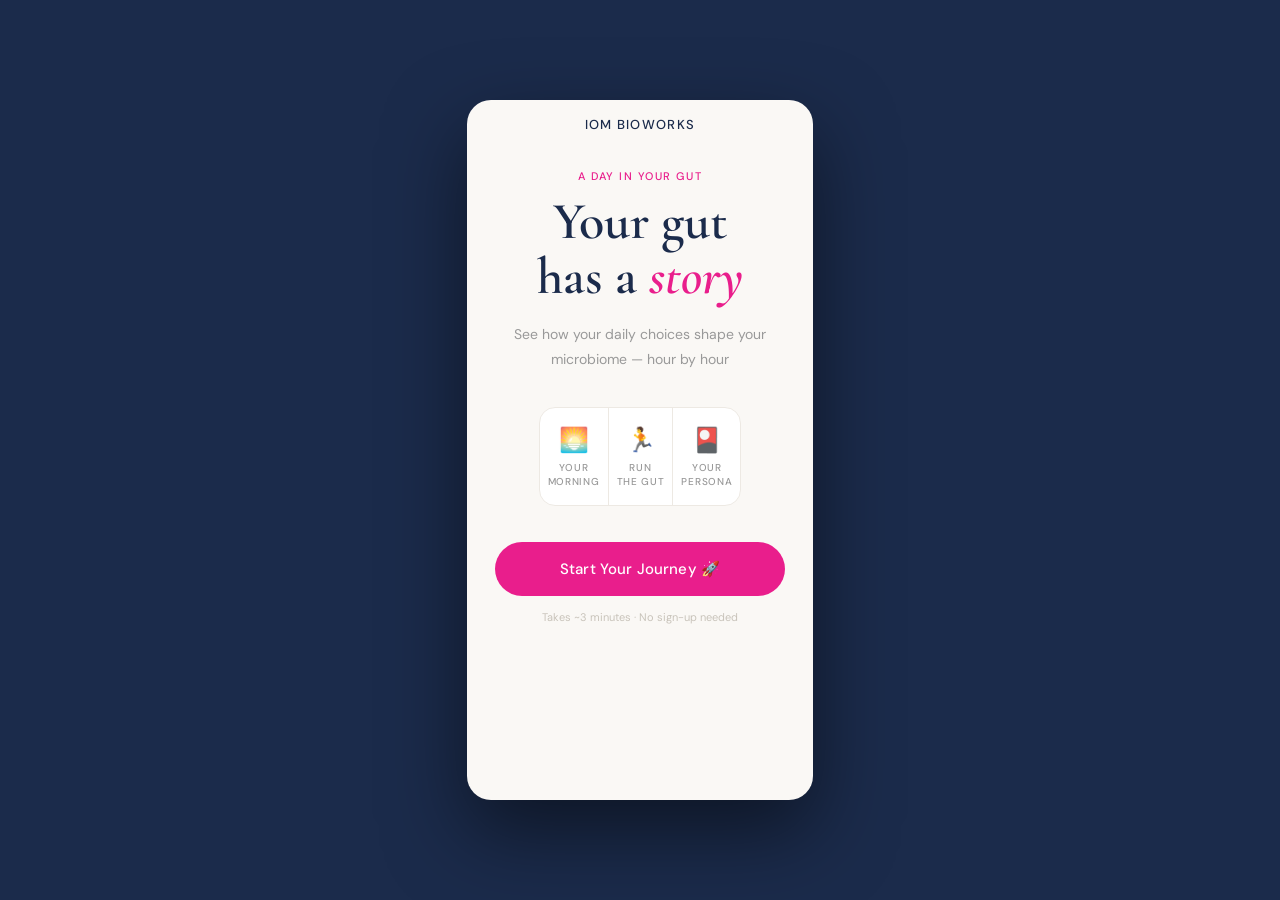
==== index.html @ d0a03de6 "Add files via upload" ====
<!DOCTYPE html>
<html lang="en">
<head>
<meta charset="UTF-8">
<meta name="viewport" content="width=device-width, initial-scale=1.0, maximum-scale=1.0, user-scalable=no">
<meta name="theme-color" content="#FAF8F5">
<title>A Day in Your Gut — iom Bioworks</title>
<link rel="preconnect" href="https://fonts.googleapis.com">
<link href="https://fonts.googleapis.com/css2?family=Cormorant+Garamond:ital,wght@0,400;0,600;1,400;1,600&family=DM+Sans:wght@300;400;500&display=swap" rel="stylesheet">
<link rel="stylesheet" href="css/style.css">
</head>
<body>
<div id="gut-app">

  <!-- SCREEN 1: LANDING -->
  <div id="screen-landing" class="screen active">
    <div class="particle-bg" id="particles"></div>
    <div style="padding:16px 20px;display:flex;justify-content:center;position:relative;z-index:2;flex-shrink:0;">
      <a href="https://iombio.com" target="_blank" class="header-logo">
        <img src="https://iombio.com/wp-content/uploads/2025/11/IOM_BLACK.png" alt="iom Bioworks" style="height:28px;width:auto;" onerror="this.style.display='none';this.nextElementSibling.style.display='block';">
        <span class="logo-fallback" style="display:none;">iom Bioworks</span>
      </a>
    </div>
    <div style="flex:1;display:flex;flex-direction:column;align-items:center;justify-content:center;padding:20px 28px 40px;text-align:center;position:relative;z-index:2;">
      <div style="font-size:11px;font-weight:500;letter-spacing:0.14em;text-transform:uppercase;color:var(--pink);margin-bottom:12px;">A Day in Your Gut</div>
      <h1 class="serif" style="font-size:52px;color:var(--navy);line-height:1.05;margin-bottom:18px;font-weight:600;">Your gut<br>has a <em style="color:var(--pink);">story</em></h1>
      <p style="font-size:14px;color:var(--muted);line-height:1.75;margin-bottom:36px;max-width:290px;">See how your daily choices shape your microbiome — hour by hour</p>
      <div class="landing-icons">
        <div class="landing-icon-item"><span class="landing-icon-emoji">🌅</span><div class="landing-icon-label">Your<br>Morning</div></div>
        <div class="landing-icon-item"><span class="landing-icon-emoji">🏃</span><div class="landing-icon-label">Run<br>The Gut</div></div>
        <div class="landing-icon-item"><span class="landing-icon-emoji">🎴</span><div class="landing-icon-label">Your<br>Persona</div></div>
      </div>
      <button class="btn-primary" id="start-btn" style="max-width:320px;">Start Your Journey 🚀</button>
      <p style="font-size:11px;color:#C8C3BA;margin-top:14px;">Takes ~3 minutes · No sign-up needed</p>
    </div>
  </div>

  <!-- SCREEN 2: PERSONALISE -->
  <div id="screen-personalise" class="screen">
    <div class="header">
      <button class="back-btn" id="back-to-landing">← Back</button>
      <div class="logo-text">iom Bioworks</div>
      <div style="width:48px;"></div>
    </div>
    <div style="padding:28px 22px 36px;flex:1;">
      <div class="time-stamp" style="margin-bottom:10px;">Let's trace your gut day</div>
      <h2 class="serif" style="font-size:34px;color:var(--navy);line-height:1.15;margin-bottom:8px;font-weight:600;">What should<br>we call you?</h2>
      <p style="font-size:13px;color:var(--muted);margin-bottom:28px;line-height:1.6;">Your journey adapts to your choices</p>
      <input class="name-input" type="text" id="name-input" placeholder="Your name" maxlength="20" autocomplete="off" autocorrect="off" />
      <p style="font-size:13px;font-weight:500;color:var(--navy);margin:28px 0 14px;">Choose your gut explorer</p>
      <div style="display:flex;gap:14px;margin-bottom:36px;">
        <div class="avatar-card" id="av-male"><span class="avatar-emoji">🚶</span><div class="avatar-label">Explorer</div></div>
        <div class="avatar-card" id="av-female"><span class="avatar-emoji">🚶‍♀️</span><div class="avatar-label">Explorer</div></div>
      </div>
      <button class="btn-primary" id="btn-go" disabled>Let's Go 🚀</button>
    </div>
  </div>

  <!-- SCREEN 3: HEALTH GOAL -->
  <div id="screen-goal" class="screen">
    <div class="header">
      <button class="back-btn" id="back-to-personalise">← Back</button>
      <div class="pill">Gut Goal</div>
      <button class="mute-btn" id="mute-btn">🔊</button>
    </div>
    <div style="padding:24px 22px 36px;flex:1;">
      <div class="time-stamp">Your gut goal</div>
      <h2 class="serif" style="font-size:32px;color:var(--navy);line-height:1.2;margin-bottom:8px;font-weight:600;"><span id="goal-name">Hey</span>, what does<br>your gut <em style="color:var(--pink);">want most?</em></h2>
      <p style="font-size:13px;color:var(--muted);margin-bottom:22px;line-height:1.6;">Choose one — your journey adapts to it</p>
      <div style="display:flex;flex-direction:column;gap:11px;margin-bottom:28px;">
        <div class="option-card" data-goal="mood"><span class="option-emoji">🧠</span><div style="flex:1;padding-right:28px;"><div class="option-title">Better Mood</div><div class="option-sub">Your gut makes 90% of your serotonin. Let's fix the source.</div></div><div class="option-check">✓</div></div>
        <div class="option-card" data-goal="immunity"><span class="option-emoji">🛡️</span><div style="flex:1;padding-right:28px;"><div class="option-title">Stronger Immunity</div><div class="option-sub">70% of your immune system lives in your gut. Feed it right.</div></div><div class="option-check">✓</div></div>
        <div class="option-card" data-goal="energy"><span class="option-emoji">⚡</span><div style="flex:1;padding-right:28px;"><div class="option-title">More Energy</div><div class="option-sub">Your gut bacteria fuel every cell. Let's power you up.</div></div><div class="option-check">✓</div></div>
      </div>
      <button class="btn-primary" id="btn-goal-next" disabled>Next →</button>
    </div>
  </div>

  <div id="footer-landing"></div>
</div>

<script src="js/state.js"></script>
<script src="js/constants.js"></script>
<script src="js/components.js"></script>
<script>
  GS.clear();

  /* Render shared components */
  const hP = document.getElementById('header-personalise');
  if (hP) { hP.innerHTML = renderHeader({ showBack:true, backHref:'#', backLabel:'Back' }); }
  const hG = document.getElementById('header-goal');
  if (hG) { hG.innerHTML = renderHeader({ pill:'Gut Goal', showMute:true }); }
  const fL = document.getElementById('footer-landing');
  if (fL) { fL.innerHTML = renderFooter(); }
  /* Re-bind back buttons after innerHTML render */
  const backToLanding = document.querySelector('#header-personalise .back-btn');
  if (backToLanding) backToLanding.addEventListener('click', (e) => { e.preventDefault(); goTo('landing'); });
  const backToPersonalise = document.querySelector('#header-goal .back-btn');
  if (backToPersonalise) backToPersonalise.addEventListener('click', (e) => { e.preventDefault(); goTo('personalise'); });

  /* Read URL parameters on game start and save to state */
  (function readUrlParams() {
    const params = new URLSearchParams(window.location.search);
    const wa  = params.get('wa')  || '';
    const utm = params.get('utm_source') || 'direct';
    if (wa || utm !== 'direct') {
      GS.save({ whatsapp_number: wa, channel: utm });
    }
  })();

  function goTo(id) {
    document.querySelectorAll('.screen').forEach(s => {
      if (s.classList.contains('active')) { s.classList.remove('active'); s.classList.add('exit'); setTimeout(() => s.classList.remove('exit'), 400); }
    });
    setTimeout(() => document.getElementById('screen-' + id).classList.add('active'), 60);
  }

  document.getElementById('start-btn').addEventListener('click', () => goTo('personalise'));
  document.getElementById('back-to-landing').addEventListener('click', () => goTo('landing'));
  document.getElementById('back-to-personalise').addEventListener('click', () => goTo('personalise'));

  let avatar = null;
  document.getElementById('av-male').addEventListener('click', () => { avatar = 'male'; document.getElementById('av-male').classList.add('selected'); document.getElementById('av-female').classList.remove('selected'); check(); });
  document.getElementById('av-female').addEventListener('click', () => { avatar = 'female'; document.getElementById('av-female').classList.add('selected'); document.getElementById('av-male').classList.remove('selected'); check(); });

  document.getElementById('name-input').addEventListener('input', check);

  function check() {
    const name = document.getElementById('name-input').value.trim();
    document.getElementById('btn-go').disabled = !(name.length > 0 && avatar);
  }

  document.getElementById('btn-go').addEventListener('click', () => {
    const name = document.getElementById('name-input').value.trim();
    GS.save({ name, avatar });
    document.getElementById('goal-name').textContent = name;
    goTo('goal');
  });

  let goal = null;
  document.querySelectorAll('[data-goal]').forEach(card => {
    card.addEventListener('click', () => {
      document.querySelectorAll('[data-goal]').forEach(c => c.classList.remove('selected'));
      card.classList.add('selected');
      goal = card.dataset.goal;
      document.getElementById('btn-goal-next').disabled = false;
    });
  });

  document.getElementById('btn-goal-next').addEventListener('click', () => {
    GS.save({ goal });
    window.location.href = 'game.html';
  });

  let muted = false;
  document.getElementById('mute-btn').addEventListener('click', () => { muted = !muted; document.getElementById('mute-btn').textContent = muted ? '🔇' : '🔊'; });

  const pBg = document.getElementById('particles');
  const pColors = ['#E91E8C','#4CAF50','#1B2B4B'];
  for (let i = 0; i < 22; i++) {
    const d = document.createElement('div'); d.className = 'particle';
    const size = 6 + Math.random() * 32;
    d.style.cssText = `width:${size}px;height:${size}px;background:${pColors[Math.floor(Math.random()*3)]};left:${Math.random()*100}%;top:${Math.random()*100}%;animation-duration:${8+Math.random()*12}s;animation-delay:${-Math.random()*12}s;`;
    pBg.appendChild(d);
  }
</script>
</body>
</html>
---- css/style.css ----
@import url('https://fonts.googleapis.com/css2?family=Cormorant+Garamond:ital,wght@0,400;0,600;1,400;1,600&family=DM+Sans:wght@300;400;500&display=swap');
*,*::before,*::after{box-sizing:border-box;margin:0;padding:0;}
:root{--navy:#1B2B4B;--pink:#E91E8C;--green:#4CAF50;--green-light:#81C784;--cream:#FAF8F5;--border:#EDE9E3;--muted:#999;--runner-bg:#0d1f3c;}
html,body{height:100%;background:var(--navy);display:flex;align-items:center;justify-content:center;overscroll-behavior:none;-webkit-font-smoothing:antialiased;}
#gut-app{font-family:'DM Sans',sans-serif;background:var(--cream);width:100%;max-width:430px;min-height:100vh;position:relative;overflow:hidden;display:flex;flex-direction:column;}
@media(min-width:500px){#gut-app{min-height:700px;max-height:860px;border-radius:24px;box-shadow:0 32px 80px rgba(0,0,0,0.5);}html,body{padding:24px;}}
.screen{position:absolute;inset:0;display:flex;flex-direction:column;opacity:0;pointer-events:none;transition:opacity 0.32s ease,transform 0.32s ease;transform:translateX(40px);overflow-y:auto;-webkit-overflow-scrolling:touch;}
.screen.active{opacity:1;pointer-events:all;transform:translateX(0);position:relative;z-index:1;}
.screen.exit{position:absolute;opacity:0;transform:translateX(-40px);pointer-events:none;z-index:0;}
.header{display:flex;align-items:center;justify-content:space-between;padding:14px 20px;border-bottom:1px solid rgba(27,43,75,0.08);background:var(--cream);position:sticky;top:0;z-index:10;min-height:54px;flex-shrink:0;}
.logo-text{font-size:11px;font-weight:500;letter-spacing:0.14em;color:var(--navy);text-transform:uppercase;}
.pill{background:var(--navy);color:white;font-size:11px;font-weight:500;padding:5px 14px;border-radius:20px;letter-spacing:0.04em;white-space:nowrap;}
.mute-btn{background:none;border:none;cursor:pointer;font-size:18px;padding:4px 8px;opacity:0.5;transition:opacity 0.2s;line-height:1;}
.mute-btn:hover{opacity:1;}
.back-btn{background:none;border:none;cursor:pointer;font-size:13px;color:var(--navy);font-family:'DM Sans',sans-serif;display:flex;align-items:center;gap:4px;opacity:0.55;transition:opacity 0.2s;padding:4px 0;text-decoration:none;}
.back-btn:hover{opacity:1;}
.btn-primary{background:var(--pink);color:white;border:none;border-radius:50px;padding:17px 24px;font-family:'DM Sans',sans-serif;font-size:15px;font-weight:500;cursor:pointer;transition:transform 0.15s,opacity 0.15s;width:100%;letter-spacing:0.01em;-webkit-tap-highlight-color:transparent;position:relative;z-index:2;}
.btn-primary:hover{opacity:0.9;}
.btn-primary:active{transform:scale(0.97);}
.btn-primary:disabled{background:#D5D0C8;cursor:not-allowed;color:var(--cream);}
.btn-secondary{background:white;color:var(--navy);border:1.5px solid var(--navy);border-radius:50px;padding:15px 24px;font-family:'DM Sans',sans-serif;font-size:14px;font-weight:500;cursor:pointer;transition:transform 0.15s,background 0.15s;width:100%;-webkit-tap-highlight-color:transparent;}
.btn-secondary:hover{background:#f0f0f0;}
.btn-secondary:active{transform:scale(0.97);}
.btn-wa{background:#25D366;color:white;border:none;border-radius:50px;padding:17px 24px;font-family:'DM Sans',sans-serif;font-size:15px;font-weight:500;cursor:pointer;width:100%;-webkit-tap-highlight-color:transparent;transition:transform 0.15s,opacity 0.15s;}
.btn-wa:active{transform:scale(0.97);}
.btn-ig{background:white;color:var(--navy);border:1.5px solid var(--navy);border-radius:50px;padding:15px 24px;font-family:'DM Sans',sans-serif;font-size:14px;font-weight:500;cursor:pointer;width:100%;-webkit-tap-highlight-color:transparent;transition:transform 0.15s;}
.btn-ig:active{transform:scale(0.97);}
.serif{font-family:'Cormorant Garamond',serif;}
.time-stamp{font-size:12px;font-weight:500;color:var(--pink);letter-spacing:0.08em;text-transform:uppercase;margin-bottom:8px;}
.option-card{background:white;border:1.5px solid var(--border);border-radius:16px;padding:15px 16px;cursor:pointer;display:flex;align-items:flex-start;gap:13px;transition:border-color 0.2s,transform 0.15s,box-shadow 0.2s;position:relative;-webkit-tap-highlight-color:transparent;}
.option-card:active{transform:scale(0.98);}
.option-card.selected{border-color:var(--pink);background:#FFF5FB;box-shadow:0 0 0 3px rgba(233,30,140,0.08);}
.option-emoji{font-size:24px;flex-shrink:0;margin-top:1px;}
.option-title{font-size:15px;font-weight:500;color:var(--navy);margin-bottom:3px;line-height:1.3;}
.option-sub{font-size:12px;color:var(--muted);line-height:1.55;}
.option-check{position:absolute;right:14px;top:50%;transform:translateY(-50%);width:22px;height:22px;border-radius:50%;background:var(--pink);display:none;align-items:center;justify-content:center;color:white;font-size:12px;flex-shrink:0;}
.option-card.selected .option-check{display:flex;}
.avatar-card{background:white;border:2px solid var(--border);border-radius:18px;padding:22px 12px;cursor:pointer;text-align:center;transition:border-color 0.2s,transform 0.15s,box-shadow 0.2s;flex:1;-webkit-tap-highlight-color:transparent;}
.avatar-card:active{transform:scale(0.97);}
.avatar-card.selected{border-color:var(--pink);background:#FFF5FB;box-shadow:0 0 0 3px rgba(233,30,140,0.08);}
.avatar-emoji{font-size:40px;display:block;margin-bottom:10px;}
.avatar-label{font-size:13px;font-weight:500;color:var(--navy);}
.name-input{width:100%;padding:15px 20px;border:1.5px solid var(--border);border-radius:50px;font-family:'DM Sans',sans-serif;font-size:16px;color:var(--navy);background:white;outline:none;transition:border-color 0.2s,box-shadow 0.2s;-webkit-appearance:none;}
.name-input:focus{border-color:var(--pink);box-shadow:0 0 0 3px rgba(233,30,140,0.08);}
.name-input::placeholder{color:#C8C3BA;}
.runner-header{background:var(--runner-bg);padding:12px 18px 8px;display:flex;justify-content:space-between;align-items:center;flex-shrink:0;}
.runner-label{font-size:11px;color:rgba(255,255,255,0.5);text-transform:uppercase;letter-spacing:0.1em;}
.orb-count{font-size:13px;font-weight:500;color:var(--green);font-family:'DM Sans',sans-serif;}
.timer-bar-wrap{height:3px;background:rgba(255,255,255,0.15);margin:0 18px 10px;}
.timer-bar-fill{height:3px;background:var(--pink);transition:width 0.1s linear;}
.flash-overlay{position:absolute;inset:0;display:flex;flex-direction:column;align-items:center;justify-content:center;background:rgba(20,80,40,0.95);opacity:0;pointer-events:none;transition:opacity 0.4s;z-index:5;padding:28px 24px;text-align:center;}
.flash-overlay.visible{opacity:1;}
.flash-tag{font-size:11px;font-weight:500;color:rgba(255,255,255,0.7);letter-spacing:0.14em;text-transform:uppercase;margin-bottom:10px;border:1px solid rgba(255,255,255,0.25);padding:4px 14px;border-radius:20px;}
.flash-main{font-family:'Cormorant Garamond',serif;font-size:30px;color:white;line-height:1.25;margin-bottom:10px;font-style:italic;}
.flash-sub{font-size:13px;color:rgba(255,255,255,0.75);line-height:1.6;max-width:270px;}
.summary-overlay{position:absolute;inset:0;display:flex;flex-direction:column;align-items:center;justify-content:center;background:rgba(13,31,60,0.97);opacity:0;pointer-events:none;transition:opacity 0.4s;z-index:6;padding:32px 28px;text-align:center;overflow-y:auto;}
.summary-overlay.visible{opacity:1;pointer-events:all;}
.summary-label-top{font-size:11px;color:rgba(255,255,255,0.4);text-transform:uppercase;letter-spacing:0.12em;margin-bottom:16px;}
.summary-score{font-family:'Cormorant Garamond',serif;font-size:72px;color:var(--green);font-weight:600;line-height:1;margin-bottom:4px;}
.summary-of{font-size:13px;color:rgba(255,255,255,0.4);margin-bottom:24px;text-transform:uppercase;letter-spacing:0.08em;}
.summary-bar-wrap{width:100%;height:6px;background:rgba(255,255,255,0.1);border-radius:3px;overflow:hidden;margin-bottom:24px;}
.summary-bar-fill{height:100%;background:var(--green);border-radius:3px;transition:width 1.2s cubic-bezier(0.4,0,0.2,1);width:0%;}
.summary-msg{font-size:14px;color:rgba(255,255,255,0.8);line-height:1.65;margin-bottom:14px;}
.summary-hint{font-size:12px;color:var(--pink);line-height:1.55;margin-bottom:28px;padding:10px 16px;background:rgba(233,30,140,0.1);border-radius:10px;border:1px solid rgba(233,30,140,0.2);}
.prerunner-overlay{position:absolute;inset:0;display:flex;flex-direction:column;align-items:center;justify-content:center;background:var(--runner-bg);z-index:8;padding:36px 28px;text-align:center;opacity:0;pointer-events:none;transition:opacity 0.35s;}
.prerunner-overlay.visible{opacity:1;pointer-events:all;}
.prerunner-icon{font-size:44px;margin-bottom:18px;}
.prerunner-title{font-family:'Cormorant Garamond',serif;font-size:26px;color:white;margin-bottom:14px;line-height:1.3;font-style:italic;}
.prerunner-body{font-size:14px;color:rgba(255,255,255,0.65);line-height:1.7;margin-bottom:24px;max-width:290px;}
.tap-hint{display:flex;gap:12px;margin-bottom:24px;width:100%;max-width:280px;}
.tap-hint-item{flex:1;background:rgba(255,255,255,0.06);border:1px solid rgba(255,255,255,0.12);border-radius:12px;padding:12px 8px;text-align:center;}
.tap-hint-arrow{font-size:20px;margin-bottom:6px;}
.tap-hint-label{font-size:11px;color:rgba(255,255,255,0.5);line-height:1.4;}
.prerunner-countdown{font-size:13px;color:rgba(255,255,255,0.35);letter-spacing:0.06em;}
.plate-section{margin-bottom:18px;}
.plate-section-label{font-size:12px;font-weight:500;color:var(--navy);text-transform:uppercase;letter-spacing:0.08em;margin-bottom:8px;}
.plate-options{display:flex;gap:8px;flex-wrap:wrap;}
.plate-chip{padding:8px 14px;border-radius:50px;border:1.5px solid var(--border);background:white;font-size:13px;color:var(--navy);cursor:pointer;transition:all 0.2s;-webkit-tap-highlight-color:transparent;white-space:nowrap;}
.plate-chip:active{transform:scale(0.96);}
.plate-chip.selected{border-color:var(--pink);background:#FFF5FB;color:var(--pink);font-weight:500;}
.persona-card{width:100%;border-radius:24px;overflow:hidden;box-shadow:0 20px 60px rgba(0,0,0,0.4);}
.persona-card-header{padding:28px 24px 20px;display:flex;flex-direction:column;align-items:center;text-align:center;}
.persona-card-body{background:white;padding:20px 24px;}
.persona-card-footer{background:#F8F6F2;padding:16px 24px 20px;}
.stat-bar-row{display:flex;align-items:center;gap:10px;margin-bottom:12px;}
.stat-bar-label{font-size:11px;color:var(--muted);width:80px;flex-shrink:0;text-transform:uppercase;letter-spacing:0.06em;}
.stat-bar-wrap{flex:1;height:6px;background:#F0EBE3;border-radius:3px;overflow:hidden;}
.stat-bar-fill{height:100%;background:var(--green);border-radius:3px;transition:width 1s ease;width:0%;}
.stat-bar-val{font-size:12px;font-weight:500;color:var(--navy);width:28px;text-align:right;}
.product-card{background:white;border-radius:16px;border:1.5px solid var(--border);overflow:hidden;margin-bottom:14px;}
.product-card-img{width:100%;height:140px;background:#F5F2EE;display:flex;align-items:center;justify-content:center;border-bottom:1px solid var(--border);}
.product-card-img img{max-width:100%;max-height:100%;object-fit:contain;padding:12px;}
.img-placeholder{text-align:center;color:var(--muted);font-size:13px;}
.product-card-body{padding:16px 18px 18px;}
.product-label{font-size:10px;font-weight:500;text-transform:uppercase;letter-spacing:0.1em;padding:3px 10px;border-radius:20px;display:inline-block;margin-bottom:10px;}
.product-label.primary{background:var(--pink);color:white;}
.product-label.secondary{background:var(--navy);color:white;}
.product-label.tertiary{background:#F0EBE3;color:var(--navy);}
.product-name{font-size:18px;font-weight:500;color:var(--navy);margin-bottom:6px;}
.product-why{font-size:13px;color:var(--muted);line-height:1.65;margin-bottom:14px;}
.product-stat{font-size:11px;color:var(--pink);margin-bottom:14px;}
.edu-strip{background:#F0FFF4;border-left:3px solid var(--green);padding:12px 16px;border-radius:0 10px 10px 0;margin-bottom:14px;}
.edu-strip-title{font-size:13px;font-weight:500;color:var(--navy);margin-bottom:4px;}
.edu-strip-body{font-size:12px;color:var(--muted);line-height:1.6;}
.particle-bg{position:absolute;inset:0;pointer-events:none;overflow:hidden;z-index:0;}
.particle{position:absolute;border-radius:50%;opacity:0.1;animation:floatP linear infinite;}
@keyframes floatP{0%{transform:translateY(20px) rotate(0deg);}50%{transform:translateY(-40px) rotate(180deg);}100%{transform:translateY(20px) rotate(360deg);}}
.landing-icons{display:flex;gap:0;background:white;border-radius:16px;overflow:hidden;border:1px solid var(--border);margin-bottom:36px;}
.landing-icon-item{flex:1;padding:16px 8px;text-align:center;border-right:1px solid var(--border);}
.landing-icon-item:last-child{border-right:none;}
.landing-icon-emoji{font-size:24px;display:block;margin-bottom:6px;}
.landing-icon-label{font-size:10px;color:var(--muted);font-weight:500;text-transform:uppercase;letter-spacing:0.07em;line-height:1.4;}
.toast{position:fixed;bottom:24px;left:50%;transform:translateX(-50%) translateY(80px);background:var(--navy);color:white;padding:12px 20px;border-radius:50px;font-size:13px;font-weight:500;transition:transform 0.35s ease;z-index:100;white-space:nowrap;max-width:320px;text-align:center;}
.toast.visible{transform:translateX(-50%) translateY(0);}

/* Runner screen height fixes */
#screen-runner1,
#screen-runner2,
#screen-runner3 {
  min-height: 100%;
}

#screen-runner1.active,
#screen-runner2.active,
#screen-runner3.active {
  min-height: 100vh;
}

#screen-runner1 canvas,
#screen-runner2 canvas,
#screen-runner3 canvas {
  display: block;
  width: 100%;
  height: 100%;
  touch-action: none;
}

/* Fix gut-app overflow for runner screens */
#gut-app {
  overflow: visible;
}

/* Plate visual transitions */
#plate-items span {
  transition: opacity 0.3s ease, transform 0.2s ease;
  display: flex;
  align-items: center;
  justify-content: center;
  width: 100%;
  height: 100%;
}

/* ── Shared Header ── */
.site-header {
  display: flex;
  align-items: center;
  justify-content: space-between;
  padding: 12px 20px;
  border-bottom: 1px solid rgba(27,43,75,0.08);
  background: #FAF8F5;
  position: sticky;
  top: 0;
  z-index: 10;
  min-height: 54px;
  flex-shrink: 0;
}

.site-header.dark {
  background: #0d1f3c;
  border-bottom-color: rgba(255,255,255,0.06);
}

.header-logo {
  display: flex;
  align-items: center;
  text-decoration: none;
  flex-shrink: 0;
}

.header-logo img {
  height: 28px;
  width: auto;
  display: block;
}

.header-logo .logo-fallback {
  font-size: 13px;
  font-weight: 500;
  letter-spacing: 0.1em;
  text-transform: uppercase;
  color: var(--navy);
}

.site-header.dark .logo-fallback { color: rgba(255,255,255,0.7); }

.header-center {
  position: absolute;
  left: 50%;
  transform: translateX(-50%);
}

.header-right {
  display: flex;
  align-items: center;
  gap: 8px;
  flex-shrink: 0;
}

/* ── Shared Footer ── */
.site-footer {
  background: #FAF8F5;
  border-top: 1px solid rgba(27,43,75,0.08);
  padding: 24px 20px 32px;
  flex-shrink: 0;
}

.site-footer.dark {
  background: #0d1f3c;
  border-top-color: rgba(255,255,255,0.06);
}

.footer-logo {
  display: flex;
  justify-content: center;
  margin-bottom: 14px;
}

.footer-logo img { height: 24px; width: auto; }

.footer-tagline {
  text-align: center;
  font-size: 12px;
  color: var(--muted);
  margin-bottom: 16px;
  line-height: 1.6;
}

.footer-links {
  display: flex;
  justify-content: center;
  gap: 20px;
  flex-wrap: wrap;
  margin-bottom: 16px;
}

.footer-link {
  font-size: 12px;
  color: var(--muted);
  text-decoration: none;
  transition: color 0.2s;
}
.footer-link:hover { color: var(--navy); }

.site-footer.dark .footer-link { color: rgba(255,255,255,0.35); }
.site-footer.dark .footer-link:hover { color: rgba(255,255,255,0.7); }
.site-footer.dark .footer-tagline { color: rgba(255,255,255,0.3); }

.footer-copy {
  text-align: center;
  font-size: 11px;
  color: #C8C3BA;
}

.site-footer.dark .footer-copy { color: rgba(255,255,255,0.2); }
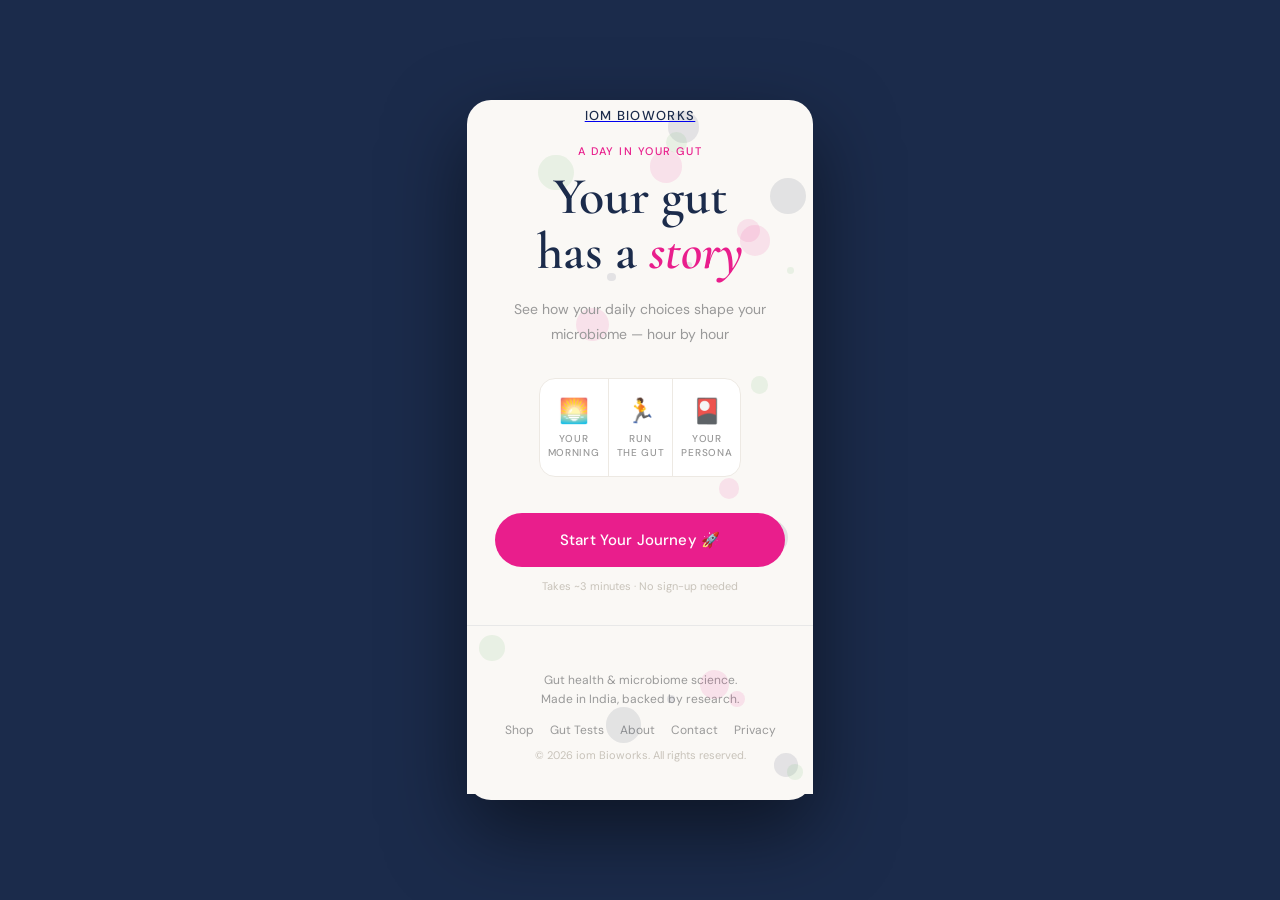
==== commit 739fd741: "Add files via upload" ====
--- a/index.html
+++ b/index.html
@@ -8,6 +8,25 @@
 <link rel="preconnect" href="https://fonts.googleapis.com">
 <link href="https://fonts.googleapis.com/css2?family=Cormorant+Garamond:ital,wght@0,400;0,600;1,400;1,600&family=DM+Sans:wght@300;400;500&display=swap" rel="stylesheet">
 <link rel="stylesheet" href="css/style.css">
+<style>
+.iom-logo { height:28px; width:auto; display:block; }
+.site-footer-inline {
+  background:#FAF8F5;
+  border-top:1px solid rgba(27,43,75,0.08);
+  padding:24px 20px 32px;
+  text-align:center;
+  flex-shrink:0;
+}
+.footer-links-row {
+  display:flex; justify-content:center; gap:16px;
+  flex-wrap:wrap; margin:12px 0 10px;
+}
+.footer-link-item {
+  font-size:12px; color:#999; text-decoration:none;
+  transition:color 0.2s;
+}
+.footer-link-item:hover { color:#1B2B4B; }
+</style>
 </head>
 <body>
 <div id="gut-app">
@@ -16,22 +35,41 @@
   <div id="screen-landing" class="screen active">
     <div class="particle-bg" id="particles"></div>
     <div style="padding:16px 20px;display:flex;justify-content:center;position:relative;z-index:2;flex-shrink:0;">
-      <a href="https://iombio.com" target="_blank" class="header-logo">
-        <img src="https://iombio.com/wp-content/uploads/2025/11/IOM_BLACK.png" alt="iom Bioworks" style="height:28px;width:auto;" onerror="this.style.display='none';this.nextElementSibling.style.display='block';">
-        <span class="logo-fallback" style="display:none;">iom Bioworks</span>
-      </a>
-    </div>
-    <div style="flex:1;display:flex;flex-direction:column;align-items:center;justify-content:center;padding:20px 28px 40px;text-align:center;position:relative;z-index:2;">
-      <div style="font-size:11px;font-weight:500;letter-spacing:0.14em;text-transform:uppercase;color:var(--pink);margin-bottom:12px;">A Day in Your Gut</div>
-      <h1 class="serif" style="font-size:52px;color:var(--navy);line-height:1.05;margin-bottom:18px;font-weight:600;">Your gut<br>has a <em style="color:var(--pink);">story</em></h1>
-      <p style="font-size:14px;color:var(--muted);line-height:1.75;margin-bottom:36px;max-width:290px;">See how your daily choices shape your microbiome — hour by hour</p>
+      <a href="https://iombio.com" target="_blank" style="display:block;line-height:0;">
+        <img src="https://iombio.com/wp-content/uploads/2025/11/IOM_BLACK.png"
+             alt="iom Bioworks" class="iom-logo"
+             onerror="this.style.display='none';this.nextElementSibling.style.display='block';">
+        <span style="display:none;font-size:13px;font-weight:500;letter-spacing:0.1em;text-transform:uppercase;color:#1B2B4B;">iom Bioworks</span>
+      </a>
+    </div>
+    <div style="flex:1;display:flex;flex-direction:column;align-items:center;justify-content:center;padding:12px 28px 32px;text-align:center;position:relative;z-index:2;">
+      <div style="font-size:11px;font-weight:500;letter-spacing:0.14em;text-transform:uppercase;color:#E91E8C;margin-bottom:12px;">A Day in Your Gut</div>
+      <h1 class="serif" style="font-size:52px;color:#1B2B4B;line-height:1.05;margin-bottom:18px;font-weight:600;">Your gut<br>has a <em style="color:#E91E8C;">story</em></h1>
+      <p style="font-size:14px;color:#999;line-height:1.75;margin-bottom:32px;max-width:290px;">See how your daily choices shape your microbiome — hour by hour</p>
       <div class="landing-icons">
         <div class="landing-icon-item"><span class="landing-icon-emoji">🌅</span><div class="landing-icon-label">Your<br>Morning</div></div>
         <div class="landing-icon-item"><span class="landing-icon-emoji">🏃</span><div class="landing-icon-label">Run<br>The Gut</div></div>
         <div class="landing-icon-item"><span class="landing-icon-emoji">🎴</span><div class="landing-icon-label">Your<br>Persona</div></div>
       </div>
-      <button class="btn-primary" id="start-btn" style="max-width:320px;">Start Your Journey 🚀</button>
-      <p style="font-size:11px;color:#C8C3BA;margin-top:14px;">Takes ~3 minutes · No sign-up needed</p>
+      <button class="btn-primary" id="start-btn" style="max-width:320px;margin-bottom:12px;">Start Your Journey 🚀</button>
+      <p style="font-size:11px;color:#C8C3BA;">Takes ~3 minutes · No sign-up needed</p>
+    </div>
+    <!-- FOOTER on landing -->
+    <div class="site-footer-inline">
+      <a href="https://iombio.com" target="_blank" style="display:inline-block;line-height:0;margin-bottom:12px;">
+        <img src="https://iombio.com/wp-content/uploads/2025/11/IOM_BLACK.png"
+             alt="iom Bioworks" style="height:22px;width:auto;"
+             onerror="this.style.display='none';">
+      </a>
+      <p style="font-size:12px;color:#999;line-height:1.6;margin-bottom:10px;">Gut health &amp; microbiome science.<br>Made in India, backed by research.</p>
+      <div class="footer-links-row">
+        <a href="https://iombio.com/shop" target="_blank" class="footer-link-item">Shop</a>
+        <a href="https://iombio.com/gut-microbiome-tests" target="_blank" class="footer-link-item">Gut Tests</a>
+        <a href="https://iombio.com/about" target="_blank" class="footer-link-item">About</a>
+        <a href="https://iombio.com/contact" target="_blank" class="footer-link-item">Contact</a>
+        <a href="https://iombio.com/privacy-policy" target="_blank" class="footer-link-item">Privacy</a>
+      </div>
+      <p style="font-size:11px;color:#C8C3BA;">&copy; 2026 iom Bioworks. All rights reserved.</p>
     </div>
   </div>
 
@@ -39,15 +77,20 @@
   <div id="screen-personalise" class="screen">
     <div class="header">
       <button class="back-btn" id="back-to-landing">← Back</button>
-      <div class="logo-text">iom Bioworks</div>
+      <a href="https://iombio.com" target="_blank" style="position:absolute;left:50%;transform:translateX(-50%);line-height:0;">
+        <img src="https://iombio.com/wp-content/uploads/2025/11/IOM_BLACK.png"
+             alt="iom Bioworks" class="iom-logo"
+             onerror="this.style.display='none';this.nextElementSibling.style.display='block';">
+        <span style="display:none;font-size:11px;font-weight:500;letter-spacing:0.1em;text-transform:uppercase;color:#1B2B4B;">iom Bioworks</span>
+      </a>
       <div style="width:48px;"></div>
     </div>
     <div style="padding:28px 22px 36px;flex:1;">
       <div class="time-stamp" style="margin-bottom:10px;">Let's trace your gut day</div>
-      <h2 class="serif" style="font-size:34px;color:var(--navy);line-height:1.15;margin-bottom:8px;font-weight:600;">What should<br>we call you?</h2>
-      <p style="font-size:13px;color:var(--muted);margin-bottom:28px;line-height:1.6;">Your journey adapts to your choices</p>
+      <h2 class="serif" style="font-size:34px;color:#1B2B4B;line-height:1.15;margin-bottom:8px;font-weight:600;">What should<br>we call you?</h2>
+      <p style="font-size:13px;color:#999;margin-bottom:28px;line-height:1.6;">Your journey adapts to your choices</p>
       <input class="name-input" type="text" id="name-input" placeholder="Your name" maxlength="20" autocomplete="off" autocorrect="off" />
-      <p style="font-size:13px;font-weight:500;color:var(--navy);margin:28px 0 14px;">Choose your gut explorer</p>
+      <p style="font-size:13px;font-weight:500;color:#1B2B4B;margin:28px 0 14px;">Choose your gut explorer</p>
       <div style="display:flex;gap:14px;margin-bottom:36px;">
         <div class="avatar-card" id="av-male"><span class="avatar-emoji">🚶</span><div class="avatar-label">Explorer</div></div>
         <div class="avatar-card" id="av-female"><span class="avatar-emoji">🚶‍♀️</span><div class="avatar-label">Explorer</div></div>
@@ -60,109 +103,142 @@
   <div id="screen-goal" class="screen">
     <div class="header">
       <button class="back-btn" id="back-to-personalise">← Back</button>
-      <div class="pill">Gut Goal</div>
-      <button class="mute-btn" id="mute-btn">🔊</button>
+      <a href="https://iombio.com" target="_blank" style="position:absolute;left:50%;transform:translateX(-50%);line-height:0;">
+        <img src="https://iombio.com/wp-content/uploads/2025/11/IOM_BLACK.png"
+             alt="iom Bioworks" class="iom-logo"
+             onerror="this.style.display='none';this.nextElementSibling.style.display='block';">
+        <span style="display:none;font-size:11px;font-weight:500;letter-spacing:0.1em;text-transform:uppercase;color:#1B2B4B;">iom Bioworks</span>
+      </a>
+      <div class="pill" id="pill-goal" style="position:relative;z-index:2;">1 of 4</div>
     </div>
     <div style="padding:24px 22px 36px;flex:1;">
       <div class="time-stamp">Your gut goal</div>
-      <h2 class="serif" style="font-size:32px;color:var(--navy);line-height:1.2;margin-bottom:8px;font-weight:600;"><span id="goal-name">Hey</span>, what does<br>your gut <em style="color:var(--pink);">want most?</em></h2>
-      <p style="font-size:13px;color:var(--muted);margin-bottom:22px;line-height:1.6;">Choose one — your journey adapts to it</p>
+      <h2 class="serif" style="font-size:32px;color:#1B2B4B;line-height:1.2;margin-bottom:8px;font-weight:600;"><span id="goal-name">Hey</span>, what does<br>your gut <em style="color:#E91E8C;">want most?</em></h2>
+      <p style="font-size:13px;color:#999;margin-bottom:22px;line-height:1.6;">Choose one — your journey adapts to it</p>
       <div style="display:flex;flex-direction:column;gap:11px;margin-bottom:28px;">
-        <div class="option-card" data-goal="mood"><span class="option-emoji">🧠</span><div style="flex:1;padding-right:28px;"><div class="option-title">Better Mood</div><div class="option-sub">Your gut makes 90% of your serotonin. Let's fix the source.</div></div><div class="option-check">✓</div></div>
-        <div class="option-card" data-goal="immunity"><span class="option-emoji">🛡️</span><div style="flex:1;padding-right:28px;"><div class="option-title">Stronger Immunity</div><div class="option-sub">70% of your immune system lives in your gut. Feed it right.</div></div><div class="option-check">✓</div></div>
-        <div class="option-card" data-goal="energy"><span class="option-emoji">⚡</span><div style="flex:1;padding-right:28px;"><div class="option-title">More Energy</div><div class="option-sub">Your gut bacteria fuel every cell. Let's power you up.</div></div><div class="option-check">✓</div></div>
+        <div class="option-card" data-goal="mood">
+          <span class="option-emoji">🧠</span>
+          <div style="flex:1;padding-right:28px;"><div class="option-title">Better Mood</div><div class="option-sub">Your gut makes 90% of your serotonin. Let's fix the source.</div></div>
+          <div class="option-check">✓</div>
+        </div>
+        <div class="option-card" data-goal="immunity">
+          <span class="option-emoji">🛡️</span>
+          <div style="flex:1;padding-right:28px;"><div class="option-title">Stronger Immunity</div><div class="option-sub">70% of your immune system lives in your gut. Feed it right.</div></div>
+          <div class="option-check">✓</div>
+        </div>
+        <div class="option-card" data-goal="energy">
+          <span class="option-emoji">⚡</span>
+          <div style="flex:1;padding-right:28px;"><div class="option-title">More Energy</div><div class="option-sub">Your gut bacteria fuel every cell. Let's power you up.</div></div>
+          <div class="option-check">✓</div>
+        </div>
       </div>
       <button class="btn-primary" id="btn-goal-next" disabled>Next →</button>
     </div>
   </div>
 
-  <div id="footer-landing"></div>
 </div>
 
 <script src="js/state.js"></script>
 <script src="js/constants.js"></script>
-<script src="js/components.js"></script>
 <script>
-  GS.clear();
-
-  /* Render shared components */
-  const hP = document.getElementById('header-personalise');
-  if (hP) { hP.innerHTML = renderHeader({ showBack:true, backHref:'#', backLabel:'Back' }); }
-  const hG = document.getElementById('header-goal');
-  if (hG) { hG.innerHTML = renderHeader({ pill:'Gut Goal', showMute:true }); }
-  const fL = document.getElementById('footer-landing');
-  if (fL) { fL.innerHTML = renderFooter(); }
-  /* Re-bind back buttons after innerHTML render */
-  const backToLanding = document.querySelector('#header-personalise .back-btn');
-  if (backToLanding) backToLanding.addEventListener('click', (e) => { e.preventDefault(); goTo('landing'); });
-  const backToPersonalise = document.querySelector('#header-goal .back-btn');
-  if (backToPersonalise) backToPersonalise.addEventListener('click', (e) => { e.preventDefault(); goTo('personalise'); });
-
-  /* Read URL parameters on game start and save to state */
-  (function readUrlParams() {
-    const params = new URLSearchParams(window.location.search);
-    const wa  = params.get('wa')  || '';
-    const utm = params.get('utm_source') || 'direct';
-    if (wa || utm !== 'direct') {
-      GS.save({ whatsapp_number: wa, channel: utm });
+
+/* ── All functions at TOP LEVEL — never inside DOMContentLoaded ── */
+
+function goTo(id) {
+  document.querySelectorAll('.screen').forEach(s => {
+    if (s.classList.contains('active')) {
+      s.classList.remove('active');
+      s.classList.add('exit');
+      setTimeout(() => s.classList.remove('exit'), 400);
     }
-  })();
-
-  function goTo(id) {
-    document.querySelectorAll('.screen').forEach(s => {
-      if (s.classList.contains('active')) { s.classList.remove('active'); s.classList.add('exit'); setTimeout(() => s.classList.remove('exit'), 400); }
-    });
-    setTimeout(() => document.getElementById('screen-' + id).classList.add('active'), 60);
-  }
-
-  document.getElementById('start-btn').addEventListener('click', () => goTo('personalise'));
-  document.getElementById('back-to-landing').addEventListener('click', () => goTo('landing'));
-  document.getElementById('back-to-personalise').addEventListener('click', () => goTo('personalise'));
-
-  let avatar = null;
-  document.getElementById('av-male').addEventListener('click', () => { avatar = 'male'; document.getElementById('av-male').classList.add('selected'); document.getElementById('av-female').classList.remove('selected'); check(); });
-  document.getElementById('av-female').addEventListener('click', () => { avatar = 'female'; document.getElementById('av-female').classList.add('selected'); document.getElementById('av-male').classList.remove('selected'); check(); });
-
-  document.getElementById('name-input').addEventListener('input', check);
-
-  function check() {
-    const name = document.getElementById('name-input').value.trim();
-    document.getElementById('btn-go').disabled = !(name.length > 0 && avatar);
-  }
-
-  document.getElementById('btn-go').addEventListener('click', () => {
-    const name = document.getElementById('name-input').value.trim();
-    GS.save({ name, avatar });
-    document.getElementById('goal-name').textContent = name;
-    goTo('goal');
   });
-
-  let goal = null;
-  document.querySelectorAll('[data-goal]').forEach(card => {
-    card.addEventListener('click', () => {
-      document.querySelectorAll('[data-goal]').forEach(c => c.classList.remove('selected'));
-      card.classList.add('selected');
-      goal = card.dataset.goal;
-      document.getElementById('btn-goal-next').disabled = false;
-    });
+  setTimeout(() => {
+    const el = document.getElementById('screen-' + id);
+    if (el) el.classList.add('active');
+  }, 60);
+}
+
+/* ── Init on load ── */
+GS.clear();
+
+/* Read URL parameters */
+(function() {
+  const p = new URLSearchParams(window.location.search);
+  const wa  = p.get('wa')  || '';
+  const utm = p.get('utm_source') || 'direct';
+  if (wa || utm !== 'direct') GS.save({ whatsapp_number: wa, channel: utm });
+})();
+
+/* Start button */
+document.getElementById('start-btn').addEventListener('click', function() {
+  goTo('personalise');
+});
+
+/* Back buttons */
+document.getElementById('back-to-landing').addEventListener('click', function() {
+  goTo('landing');
+});
+document.getElementById('back-to-personalise').addEventListener('click', function() {
+  goTo('personalise');
+});
+
+/* Avatar selection */
+var selectedAvatar = null;
+document.getElementById('av-male').addEventListener('click', function() {
+  selectedAvatar = 'male';
+  document.getElementById('av-male').classList.add('selected');
+  document.getElementById('av-female').classList.remove('selected');
+  checkPersonalise();
+});
+document.getElementById('av-female').addEventListener('click', function() {
+  selectedAvatar = 'female';
+  document.getElementById('av-female').classList.add('selected');
+  document.getElementById('av-male').classList.remove('selected');
+  checkPersonalise();
+});
+
+function checkPersonalise() {
+  var name = document.getElementById('name-input').value.trim();
+  document.getElementById('btn-go').disabled = !(name.length > 0 && selectedAvatar);
+}
+
+document.getElementById('name-input').addEventListener('input', checkPersonalise);
+
+/* Let's Go button */
+document.getElementById('btn-go').addEventListener('click', function() {
+  var name = document.getElementById('name-input').value.trim();
+  GS.save({ name: name, avatar: selectedAvatar });
+  document.getElementById('goal-name').textContent = name;
+  goTo('goal');
+});
+
+/* Goal selection */
+var selectedGoal = null;
+document.querySelectorAll('[data-goal]').forEach(function(card) {
+  card.addEventListener('click', function() {
+    document.querySelectorAll('[data-goal]').forEach(function(c) { c.classList.remove('selected'); });
+    card.classList.add('selected');
+    selectedGoal = card.dataset.goal;
+    document.getElementById('btn-goal-next').disabled = false;
   });
-
-  document.getElementById('btn-goal-next').addEventListener('click', () => {
-    GS.save({ goal });
-    window.location.href = 'game.html';
-  });
-
-  let muted = false;
-  document.getElementById('mute-btn').addEventListener('click', () => { muted = !muted; document.getElementById('mute-btn').textContent = muted ? '🔇' : '🔊'; });
-
-  const pBg = document.getElementById('particles');
-  const pColors = ['#E91E8C','#4CAF50','#1B2B4B'];
-  for (let i = 0; i < 22; i++) {
-    const d = document.createElement('div'); d.className = 'particle';
-    const size = 6 + Math.random() * 32;
-    d.style.cssText = `width:${size}px;height:${size}px;background:${pColors[Math.floor(Math.random()*3)]};left:${Math.random()*100}%;top:${Math.random()*100}%;animation-duration:${8+Math.random()*12}s;animation-delay:${-Math.random()*12}s;`;
-    pBg.appendChild(d);
-  }
+});
+
+/* Goal next */
+document.getElementById('btn-goal-next').addEventListener('click', function() {
+  GS.save({ goal: selectedGoal });
+  window.location.href = 'game.html';
+});
+
+/* Floating particles */
+var pBg = document.getElementById('particles');
+var pColors = ['#E91E8C','#4CAF50','#1B2B4B'];
+for (var i = 0; i < 22; i++) {
+  var d = document.createElement('div');
+  d.className = 'particle';
+  var size = 6 + Math.random() * 32;
+  d.style.cssText = 'width:'+size+'px;height:'+size+'px;background:'+pColors[Math.floor(Math.random()*3)]+';left:'+Math.random()*100+'%;top:'+Math.random()*100+'%;animation-duration:'+(8+Math.random()*12)+'s;animation-delay:'+(-Math.random()*12)+'s;';
+  pBg.appendChild(d);
+}
 </script>
 </body>
 </html>
--- a/css/style.css
+++ b/css/style.css
@@ -197,6 +197,15 @@
   position: absolute;
   left: 50%;
   transform: translateX(-50%);
+  pointer-events: auto;
+  z-index: 1;
+}
+
+/* Back btn and right controls sit above the centered logo */
+.site-header .back-btn,
+.site-header .header-right {
+  position: relative;
+  z-index: 2;
 }
 
 .header-right {
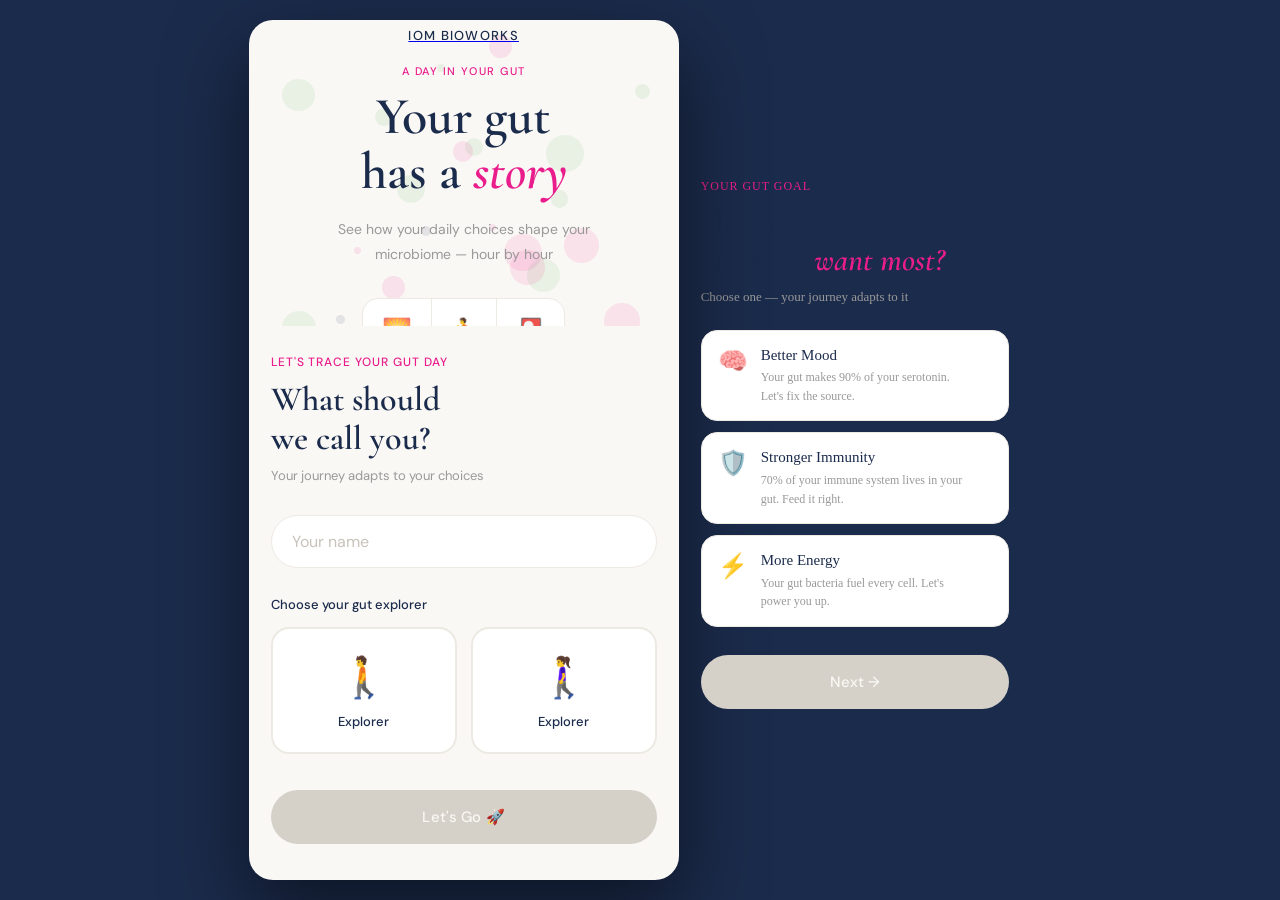
==== commit b303165f: "Add files via upload" ====
--- a/index.html
+++ b/index.html
@@ -75,15 +75,17 @@
 
   <!-- SCREEN 2: PERSONALISE -->
   <div id="screen-personalise" class="screen">
-    <div class="header">
-      <button class="back-btn" id="back-to-landing">← Back</button>
-      <a href="https://iombio.com" target="_blank" style="position:absolute;left:50%;transform:translateX(-50%);line-height:0;">
-        <img src="https://iombio.com/wp-content/uploads/2025/11/IOM_BLACK.png"
-             alt="iom Bioworks" class="iom-logo"
-             onerror="this.style.display='none';this.nextElementSibling.style.display='block';">
-        <span style="display:none;font-size:11px;font-weight:500;letter-spacing:0.1em;text-transform:uppercase;color:#1B2B4B;">iom Bioworks</span>
-      </a>
-      <div style="width:48px;"></div>
+    <div class="header" style="">
+      <div class="header-left"><button class="back-btn" id="back-to-landing">← Back</button></div>
+      <div class="header-mid">
+        <a href="https://iombio.com" target="_blank" style="line-height:0;">
+          <img src="https://iombio.com/wp-content/uploads/2025/11/IOM_BLACK.png" alt="iom Bioworks" style="height:24px;width:auto;"
+               onerror="this.style.display='none';this.nextElementSibling.style.display='block';">
+          <span style="display:none;font-size:11px;font-weight:500;color:#1B2B4B;letter-spacing:0.08em;text-transform:uppercase;">iom</span>
+        </a>
+      </div>
+      <div class="header-right"><div style="width:36px;"></div></div>
+    </div>
     </div>
     <div style="padding:28px 22px 36px;flex:1;">
       <div class="time-stamp" style="margin-bottom:10px;">Let's trace your gut day</div>
@@ -101,15 +103,17 @@
 
   <!-- SCREEN 3: HEALTH GOAL -->
   <div id="screen-goal" class="screen">
-    <div class="header">
-      <button class="back-btn" id="back-to-personalise">← Back</button>
-      <a href="https://iombio.com" target="_blank" style="position:absolute;left:50%;transform:translateX(-50%);line-height:0;">
-        <img src="https://iombio.com/wp-content/uploads/2025/11/IOM_BLACK.png"
-             alt="iom Bioworks" class="iom-logo"
-             onerror="this.style.display='none';this.nextElementSibling.style.display='block';">
-        <span style="display:none;font-size:11px;font-weight:500;letter-spacing:0.1em;text-transform:uppercase;color:#1B2B4B;">iom Bioworks</span>
-      </a>
-      <div class="pill" id="pill-goal" style="position:relative;z-index:2;">1 of 4</div>
+    <div class="header" style="">
+      <div class="header-left"><button class="back-btn" id="back-to-personalise">← Back</button></div>
+      <div class="header-mid">
+        <a href="https://iombio.com" target="_blank" style="line-height:0;">
+          <img src="https://iombio.com/wp-content/uploads/2025/11/IOM_BLACK.png" alt="iom Bioworks" style="height:24px;width:auto;"
+               onerror="this.style.display='none';this.nextElementSibling.style.display='block';">
+          <span style="display:none;font-size:11px;font-weight:500;color:#1B2B4B;letter-spacing:0.08em;text-transform:uppercase;">iom</span>
+        </a>
+      </div>
+      <div class="header-right"><div class="pill">1 of 4</div></div>
+    </div>
     </div>
     <div style="padding:24px 22px 36px;flex:1;">
       <div class="time-stamp">Your gut goal</div>
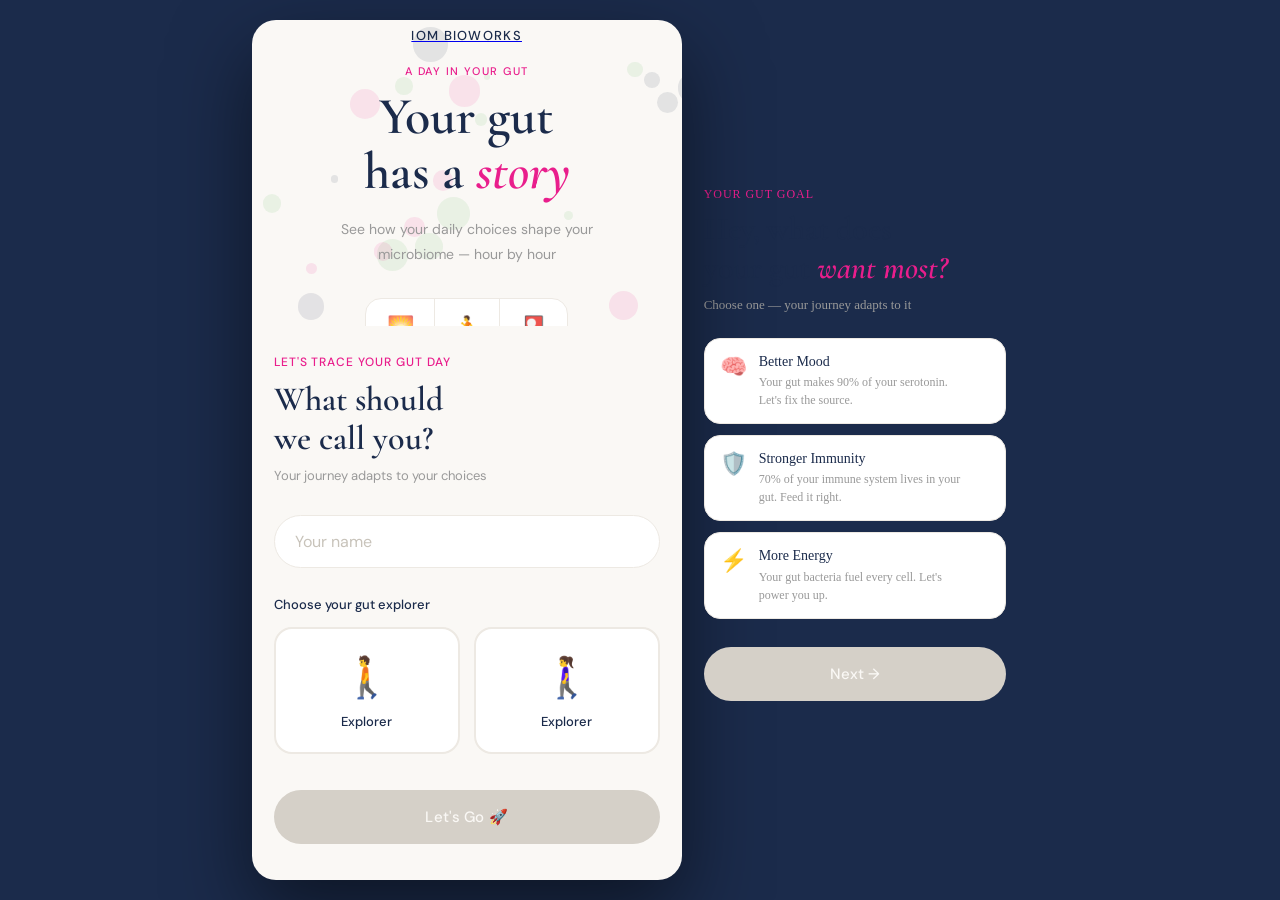
==== commit 932832e3: "Refactor goTo function to simplify screen transitions" ====
--- a/index.html
+++ b/index.html
@@ -149,17 +149,9 @@
 /* ── All functions at TOP LEVEL — never inside DOMContentLoaded ── */
 
 function goTo(id) {
-  document.querySelectorAll('.screen').forEach(s => {
-    if (s.classList.contains('active')) {
-      s.classList.remove('active');
-      s.classList.add('exit');
-      setTimeout(() => s.classList.remove('exit'), 400);
-    }
-  });
-  setTimeout(() => {
-    const el = document.getElementById('screen-' + id);
-    if (el) el.classList.add('active');
-  }, 60);
+  document.querySelectorAll('.screen').forEach(s => s.classList.remove('active'));
+  const el = document.getElementById('screen-' + id);
+  if (el) el.classList.add('active');
 }
 
 /* ── Init on load ── */
--- a/css/style.css
+++ b/css/style.css
@@ -1,273 +1,354 @@
 @import url('https://fonts.googleapis.com/css2?family=Cormorant+Garamond:ital,wght@0,400;0,600;1,400;1,600&family=DM+Sans:wght@300;400;500&display=swap');
-*,*::before,*::after{box-sizing:border-box;margin:0;padding:0;}
-:root{--navy:#1B2B4B;--pink:#E91E8C;--green:#4CAF50;--green-light:#81C784;--cream:#FAF8F5;--border:#EDE9E3;--muted:#999;--runner-bg:#0d1f3c;}
-html,body{height:100%;background:var(--navy);display:flex;align-items:center;justify-content:center;overscroll-behavior:none;-webkit-font-smoothing:antialiased;}
-#gut-app{font-family:'DM Sans',sans-serif;background:var(--cream);width:100%;max-width:430px;min-height:100vh;position:relative;overflow:hidden;display:flex;flex-direction:column;}
-@media(min-width:500px){#gut-app{min-height:700px;max-height:860px;border-radius:24px;box-shadow:0 32px 80px rgba(0,0,0,0.5);}html,body{padding:24px;}}
-.screen{position:absolute;inset:0;display:flex;flex-direction:column;opacity:0;pointer-events:none;transition:opacity 0.32s ease,transform 0.32s ease;transform:translateX(40px);overflow-y:auto;-webkit-overflow-scrolling:touch;}
-.screen.active{opacity:1;pointer-events:all;transform:translateX(0);position:relative;z-index:1;}
-.screen.exit{position:absolute;opacity:0;transform:translateX(-40px);pointer-events:none;z-index:0;}
-.header{display:flex;align-items:center;justify-content:space-between;padding:14px 20px;border-bottom:1px solid rgba(27,43,75,0.08);background:var(--cream);position:sticky;top:0;z-index:10;min-height:54px;flex-shrink:0;}
-.logo-text{font-size:11px;font-weight:500;letter-spacing:0.14em;color:var(--navy);text-transform:uppercase;}
-.pill{background:var(--navy);color:white;font-size:11px;font-weight:500;padding:5px 14px;border-radius:20px;letter-spacing:0.04em;white-space:nowrap;}
-.mute-btn{background:none;border:none;cursor:pointer;font-size:18px;padding:4px 8px;opacity:0.5;transition:opacity 0.2s;line-height:1;}
-.mute-btn:hover{opacity:1;}
-.back-btn{background:none;border:none;cursor:pointer;font-size:13px;color:var(--navy);font-family:'DM Sans',sans-serif;display:flex;align-items:center;gap:4px;opacity:0.55;transition:opacity 0.2s;padding:4px 0;text-decoration:none;}
-.back-btn:hover{opacity:1;}
-.btn-primary{background:var(--pink);color:white;border:none;border-radius:50px;padding:17px 24px;font-family:'DM Sans',sans-serif;font-size:15px;font-weight:500;cursor:pointer;transition:transform 0.15s,opacity 0.15s;width:100%;letter-spacing:0.01em;-webkit-tap-highlight-color:transparent;position:relative;z-index:2;}
-.btn-primary:hover{opacity:0.9;}
-.btn-primary:active{transform:scale(0.97);}
-.btn-primary:disabled{background:#D5D0C8;cursor:not-allowed;color:var(--cream);}
-.btn-secondary{background:white;color:var(--navy);border:1.5px solid var(--navy);border-radius:50px;padding:15px 24px;font-family:'DM Sans',sans-serif;font-size:14px;font-weight:500;cursor:pointer;transition:transform 0.15s,background 0.15s;width:100%;-webkit-tap-highlight-color:transparent;}
-.btn-secondary:hover{background:#f0f0f0;}
-.btn-secondary:active{transform:scale(0.97);}
-.btn-wa{background:#25D366;color:white;border:none;border-radius:50px;padding:17px 24px;font-family:'DM Sans',sans-serif;font-size:15px;font-weight:500;cursor:pointer;width:100%;-webkit-tap-highlight-color:transparent;transition:transform 0.15s,opacity 0.15s;}
-.btn-wa:active{transform:scale(0.97);}
-.btn-ig{background:white;color:var(--navy);border:1.5px solid var(--navy);border-radius:50px;padding:15px 24px;font-family:'DM Sans',sans-serif;font-size:14px;font-weight:500;cursor:pointer;width:100%;-webkit-tap-highlight-color:transparent;transition:transform 0.15s;}
-.btn-ig:active{transform:scale(0.97);}
-.serif{font-family:'Cormorant Garamond',serif;}
-.time-stamp{font-size:12px;font-weight:500;color:var(--pink);letter-spacing:0.08em;text-transform:uppercase;margin-bottom:8px;}
-.option-card{background:white;border:1.5px solid var(--border);border-radius:16px;padding:15px 16px;cursor:pointer;display:flex;align-items:flex-start;gap:13px;transition:border-color 0.2s,transform 0.15s,box-shadow 0.2s;position:relative;-webkit-tap-highlight-color:transparent;}
-.option-card:active{transform:scale(0.98);}
-.option-card.selected{border-color:var(--pink);background:#FFF5FB;box-shadow:0 0 0 3px rgba(233,30,140,0.08);}
-.option-emoji{font-size:24px;flex-shrink:0;margin-top:1px;}
-.option-title{font-size:15px;font-weight:500;color:var(--navy);margin-bottom:3px;line-height:1.3;}
-.option-sub{font-size:12px;color:var(--muted);line-height:1.55;}
-.option-check{position:absolute;right:14px;top:50%;transform:translateY(-50%);width:22px;height:22px;border-radius:50%;background:var(--pink);display:none;align-items:center;justify-content:center;color:white;font-size:12px;flex-shrink:0;}
-.option-card.selected .option-check{display:flex;}
-.avatar-card{background:white;border:2px solid var(--border);border-radius:18px;padding:22px 12px;cursor:pointer;text-align:center;transition:border-color 0.2s,transform 0.15s,box-shadow 0.2s;flex:1;-webkit-tap-highlight-color:transparent;}
-.avatar-card:active{transform:scale(0.97);}
-.avatar-card.selected{border-color:var(--pink);background:#FFF5FB;box-shadow:0 0 0 3px rgba(233,30,140,0.08);}
-.avatar-emoji{font-size:40px;display:block;margin-bottom:10px;}
-.avatar-label{font-size:13px;font-weight:500;color:var(--navy);}
-.name-input{width:100%;padding:15px 20px;border:1.5px solid var(--border);border-radius:50px;font-family:'DM Sans',sans-serif;font-size:16px;color:var(--navy);background:white;outline:none;transition:border-color 0.2s,box-shadow 0.2s;-webkit-appearance:none;}
-.name-input:focus{border-color:var(--pink);box-shadow:0 0 0 3px rgba(233,30,140,0.08);}
-.name-input::placeholder{color:#C8C3BA;}
-.runner-header{background:var(--runner-bg);padding:12px 18px 8px;display:flex;justify-content:space-between;align-items:center;flex-shrink:0;}
-.runner-label{font-size:11px;color:rgba(255,255,255,0.5);text-transform:uppercase;letter-spacing:0.1em;}
-.orb-count{font-size:13px;font-weight:500;color:var(--green);font-family:'DM Sans',sans-serif;}
-.timer-bar-wrap{height:3px;background:rgba(255,255,255,0.15);margin:0 18px 10px;}
-.timer-bar-fill{height:3px;background:var(--pink);transition:width 0.1s linear;}
-.flash-overlay{position:absolute;inset:0;display:flex;flex-direction:column;align-items:center;justify-content:center;background:rgba(20,80,40,0.95);opacity:0;pointer-events:none;transition:opacity 0.4s;z-index:5;padding:28px 24px;text-align:center;}
-.flash-overlay.visible{opacity:1;}
-.flash-tag{font-size:11px;font-weight:500;color:rgba(255,255,255,0.7);letter-spacing:0.14em;text-transform:uppercase;margin-bottom:10px;border:1px solid rgba(255,255,255,0.25);padding:4px 14px;border-radius:20px;}
-.flash-main{font-family:'Cormorant Garamond',serif;font-size:30px;color:white;line-height:1.25;margin-bottom:10px;font-style:italic;}
-.flash-sub{font-size:13px;color:rgba(255,255,255,0.75);line-height:1.6;max-width:270px;}
-.summary-overlay{position:absolute;inset:0;display:flex;flex-direction:column;align-items:center;justify-content:center;background:rgba(13,31,60,0.97);opacity:0;pointer-events:none;transition:opacity 0.4s;z-index:6;padding:32px 28px;text-align:center;overflow-y:auto;}
-.summary-overlay.visible{opacity:1;pointer-events:all;}
-.summary-label-top{font-size:11px;color:rgba(255,255,255,0.4);text-transform:uppercase;letter-spacing:0.12em;margin-bottom:16px;}
-.summary-score{font-family:'Cormorant Garamond',serif;font-size:72px;color:var(--green);font-weight:600;line-height:1;margin-bottom:4px;}
-.summary-of{font-size:13px;color:rgba(255,255,255,0.4);margin-bottom:24px;text-transform:uppercase;letter-spacing:0.08em;}
-.summary-bar-wrap{width:100%;height:6px;background:rgba(255,255,255,0.1);border-radius:3px;overflow:hidden;margin-bottom:24px;}
-.summary-bar-fill{height:100%;background:var(--green);border-radius:3px;transition:width 1.2s cubic-bezier(0.4,0,0.2,1);width:0%;}
-.summary-msg{font-size:14px;color:rgba(255,255,255,0.8);line-height:1.65;margin-bottom:14px;}
-.summary-hint{font-size:12px;color:var(--pink);line-height:1.55;margin-bottom:28px;padding:10px 16px;background:rgba(233,30,140,0.1);border-radius:10px;border:1px solid rgba(233,30,140,0.2);}
-.prerunner-overlay{position:absolute;inset:0;display:flex;flex-direction:column;align-items:center;justify-content:center;background:var(--runner-bg);z-index:8;padding:36px 28px;text-align:center;opacity:0;pointer-events:none;transition:opacity 0.35s;}
-.prerunner-overlay.visible{opacity:1;pointer-events:all;}
-.prerunner-icon{font-size:44px;margin-bottom:18px;}
-.prerunner-title{font-family:'Cormorant Garamond',serif;font-size:26px;color:white;margin-bottom:14px;line-height:1.3;font-style:italic;}
-.prerunner-body{font-size:14px;color:rgba(255,255,255,0.65);line-height:1.7;margin-bottom:24px;max-width:290px;}
-.tap-hint{display:flex;gap:12px;margin-bottom:24px;width:100%;max-width:280px;}
-.tap-hint-item{flex:1;background:rgba(255,255,255,0.06);border:1px solid rgba(255,255,255,0.12);border-radius:12px;padding:12px 8px;text-align:center;}
-.tap-hint-arrow{font-size:20px;margin-bottom:6px;}
-.tap-hint-label{font-size:11px;color:rgba(255,255,255,0.5);line-height:1.4;}
-.prerunner-countdown{font-size:13px;color:rgba(255,255,255,0.35);letter-spacing:0.06em;}
-.plate-section{margin-bottom:18px;}
-.plate-section-label{font-size:12px;font-weight:500;color:var(--navy);text-transform:uppercase;letter-spacing:0.08em;margin-bottom:8px;}
-.plate-options{display:flex;gap:8px;flex-wrap:wrap;}
-.plate-chip{padding:8px 14px;border-radius:50px;border:1.5px solid var(--border);background:white;font-size:13px;color:var(--navy);cursor:pointer;transition:all 0.2s;-webkit-tap-highlight-color:transparent;white-space:nowrap;}
-.plate-chip:active{transform:scale(0.96);}
-.plate-chip.selected{border-color:var(--pink);background:#FFF5FB;color:var(--pink);font-weight:500;}
-.persona-card{width:100%;border-radius:24px;overflow:hidden;box-shadow:0 20px 60px rgba(0,0,0,0.4);}
-.persona-card-header{padding:28px 24px 20px;display:flex;flex-direction:column;align-items:center;text-align:center;}
-.persona-card-body{background:white;padding:20px 24px;}
-.persona-card-footer{background:#F8F6F2;padding:16px 24px 20px;}
-.stat-bar-row{display:flex;align-items:center;gap:10px;margin-bottom:12px;}
-.stat-bar-label{font-size:11px;color:var(--muted);width:80px;flex-shrink:0;text-transform:uppercase;letter-spacing:0.06em;}
-.stat-bar-wrap{flex:1;height:6px;background:#F0EBE3;border-radius:3px;overflow:hidden;}
-.stat-bar-fill{height:100%;background:var(--green);border-radius:3px;transition:width 1s ease;width:0%;}
-.stat-bar-val{font-size:12px;font-weight:500;color:var(--navy);width:28px;text-align:right;}
-.product-card{background:white;border-radius:16px;border:1.5px solid var(--border);overflow:hidden;margin-bottom:14px;}
-.product-card-img{width:100%;height:140px;background:#F5F2EE;display:flex;align-items:center;justify-content:center;border-bottom:1px solid var(--border);}
-.product-card-img img{max-width:100%;max-height:100%;object-fit:contain;padding:12px;}
-.img-placeholder{text-align:center;color:var(--muted);font-size:13px;}
-.product-card-body{padding:16px 18px 18px;}
-.product-label{font-size:10px;font-weight:500;text-transform:uppercase;letter-spacing:0.1em;padding:3px 10px;border-radius:20px;display:inline-block;margin-bottom:10px;}
-.product-label.primary{background:var(--pink);color:white;}
-.product-label.secondary{background:var(--navy);color:white;}
-.product-label.tertiary{background:#F0EBE3;color:var(--navy);}
-.product-name{font-size:18px;font-weight:500;color:var(--navy);margin-bottom:6px;}
-.product-why{font-size:13px;color:var(--muted);line-height:1.65;margin-bottom:14px;}
-.product-stat{font-size:11px;color:var(--pink);margin-bottom:14px;}
-.edu-strip{background:#F0FFF4;border-left:3px solid var(--green);padding:12px 16px;border-radius:0 10px 10px 0;margin-bottom:14px;}
-.edu-strip-title{font-size:13px;font-weight:500;color:var(--navy);margin-bottom:4px;}
-.edu-strip-body{font-size:12px;color:var(--muted);line-height:1.6;}
-.particle-bg{position:absolute;inset:0;pointer-events:none;overflow:hidden;z-index:0;}
-.particle{position:absolute;border-radius:50%;opacity:0.1;animation:floatP linear infinite;}
-@keyframes floatP{0%{transform:translateY(20px) rotate(0deg);}50%{transform:translateY(-40px) rotate(180deg);}100%{transform:translateY(20px) rotate(360deg);}}
-.landing-icons{display:flex;gap:0;background:white;border-radius:16px;overflow:hidden;border:1px solid var(--border);margin-bottom:36px;}
-.landing-icon-item{flex:1;padding:16px 8px;text-align:center;border-right:1px solid var(--border);}
-.landing-icon-item:last-child{border-right:none;}
-.landing-icon-emoji{font-size:24px;display:block;margin-bottom:6px;}
-.landing-icon-label{font-size:10px;color:var(--muted);font-weight:500;text-transform:uppercase;letter-spacing:0.07em;line-height:1.4;}
-.toast{position:fixed;bottom:24px;left:50%;transform:translateX(-50%) translateY(80px);background:var(--navy);color:white;padding:12px 20px;border-radius:50px;font-size:13px;font-weight:500;transition:transform 0.35s ease;z-index:100;white-space:nowrap;max-width:320px;text-align:center;}
-.toast.visible{transform:translateX(-50%) translateY(0);}
-
-/* Runner screen height fixes */
-#screen-runner1,
-#screen-runner2,
-#screen-runner3 {
-  min-height: 100%;
-}
-
-#screen-runner1.active,
-#screen-runner2.active,
-#screen-runner3.active {
-  min-height: 100vh;
-}
-
-#screen-runner1 canvas,
-#screen-runner2 canvas,
-#screen-runner3 canvas {
-  display: block;
-  width: 100%;
+
+*, *::before, *::after { box-sizing: border-box; margin: 0; padding: 0; }
+
+:root {
+  --navy: #1B2B4B;
+  --pink: #E91E8C;
+  --green: #4CAF50;
+  --green-light: #81C784;
+  --cream: #FAF8F5;
+  --border: #EDE9E3;
+  --muted: #999;
+  --runner-bg: #0d1f3c;
+}
+
+html, body {
   height: 100%;
-  touch-action: none;
-}
-
-/* Fix gut-app overflow for runner screens */
-#gut-app {
-  overflow: visible;
-}
-
-/* Plate visual transitions */
-#plate-items span {
-  transition: opacity 0.3s ease, transform 0.2s ease;
+  background: var(--navy);
   display: flex;
   align-items: center;
   justify-content: center;
+  overscroll-behavior: none;
+  -webkit-font-smoothing: antialiased;
+}
+
+#gut-app {
+  font-family: 'DM Sans', sans-serif;
+  background: var(--cream);
   width: 100%;
-  height: 100%;
-}
-
-/* ── Shared Header ── */
-.site-header {
+  max-width: 430px;
+  min-height: 100vh;
+  position: relative;
+  overflow: hidden;
   display: flex;
+  flex-direction: column;
+}
+
+@media (min-width: 500px) {
+  #gut-app {
+    min-height: 700px;
+    max-height: 860px;
+    border-radius: 24px;
+    box-shadow: 0 32px 80px rgba(0,0,0,0.5);
+  }
+  html, body { padding: 24px; }
+}
+
+/* ── Screen transitions ── */
+.screen {
+  position: absolute;
+  inset: 0;
+  display: flex;
+  flex-direction: column;
+  opacity: 0;
+  pointer-events: none;
+  transition: opacity 0.32s ease, transform 0.32s ease;
+  transform: translateX(40px);
+  overflow-y: auto;
+  -webkit-overflow-scrolling: touch;
+}
+
+.screen.active {
+  opacity: 1;
+  pointer-events: all;
+  transform: translateX(0);
+  position: relative;
+  z-index: 1;
+}
+
+.screen.exit {
+  position: absolute;
+  opacity: 0;
+  transform: translateX(-40px);
+  pointer-events: none;
+  z-index: 0;
+}
+
+/* ── Header — 3-column grid, works at any width ── */
+.header {
+  display: grid;
+  grid-template-columns: 1fr auto 1fr;
   align-items: center;
-  justify-content: space-between;
-  padding: 12px 20px;
+  gap: 4px;
+  padding: 10px 14px;
   border-bottom: 1px solid rgba(27,43,75,0.08);
-  background: #FAF8F5;
+  background: var(--cream);
   position: sticky;
   top: 0;
   z-index: 10;
-  min-height: 54px;
+  min-height: 50px;
   flex-shrink: 0;
 }
 
-.site-header.dark {
-  background: #0d1f3c;
-  border-bottom-color: rgba(255,255,255,0.06);
-}
-
-.header-logo {
-  display: flex;
-  align-items: center;
-  text-decoration: none;
-  flex-shrink: 0;
-}
-
-.header-logo img {
-  height: 28px;
-  width: auto;
-  display: block;
-}
-
-.header-logo .logo-fallback {
-  font-size: 13px;
+.header-left  { display: flex; align-items: center; justify-content: flex-start; min-width: 0; }
+.header-mid   { display: flex; align-items: center; justify-content: center; flex-shrink: 0; }
+.header-right { display: flex; align-items: center; justify-content: flex-end; gap: 6px; min-width: 0; }
+.header-mid img { height: 24px; width: auto; display: block; }
+
+/* ── Pill ── */
+.pill {
+  background: var(--navy);
+  color: white;
+  font-size: 10px;
   font-weight: 500;
-  letter-spacing: 0.1em;
-  text-transform: uppercase;
-  color: var(--navy);
-}
-
-.site-header.dark .logo-fallback { color: rgba(255,255,255,0.7); }
-
-.header-center {
-  position: absolute;
-  left: 50%;
-  transform: translateX(-50%);
-  pointer-events: auto;
-  z-index: 1;
-}
-
-/* Back btn and right controls sit above the centered logo */
-.site-header .back-btn,
-.site-header .header-right {
-  position: relative;
-  z-index: 2;
-}
-
-.header-right {
-  display: flex;
-  align-items: center;
-  gap: 8px;
-  flex-shrink: 0;
-}
-
-/* ── Shared Footer ── */
-.site-footer {
-  background: #FAF8F5;
-  border-top: 1px solid rgba(27,43,75,0.08);
-  padding: 24px 20px 32px;
-  flex-shrink: 0;
-}
-
-.site-footer.dark {
-  background: #0d1f3c;
-  border-top-color: rgba(255,255,255,0.06);
-}
-
-.footer-logo {
-  display: flex;
-  justify-content: center;
-  margin-bottom: 14px;
-}
-
-.footer-logo img { height: 24px; width: auto; }
-
-.footer-tagline {
-  text-align: center;
-  font-size: 12px;
-  color: var(--muted);
-  margin-bottom: 16px;
-  line-height: 1.6;
-}
-
-.footer-links {
-  display: flex;
-  justify-content: center;
-  gap: 20px;
-  flex-wrap: wrap;
-  margin-bottom: 16px;
-}
-
-.footer-link {
-  font-size: 12px;
-  color: var(--muted);
-  text-decoration: none;
-  transition: color 0.2s;
-}
-.footer-link:hover { color: var(--navy); }
-
-.site-footer.dark .footer-link { color: rgba(255,255,255,0.35); }
-.site-footer.dark .footer-link:hover { color: rgba(255,255,255,0.7); }
-.site-footer.dark .footer-tagline { color: rgba(255,255,255,0.3); }
-
-.footer-copy {
-  text-align: center;
-  font-size: 11px;
-  color: #C8C3BA;
-}
-
-.site-footer.dark .footer-copy { color: rgba(255,255,255,0.2); }
+  padding: 4px 9px;
+  border-radius: 20px;
+  white-space: nowrap;
+  max-width: 130px;
+  overflow: hidden;
+  text-overflow: ellipsis;
+}
+
+/* ── Buttons ── */
+.mute-btn { background: none; border: none; cursor: pointer; font-size: 18px; padding: 4px 8px; opacity: 0.5; transition: opacity 0.2s; line-height: 1; }
+.mute-btn:hover { opacity: 1; }
+
+.back-btn {
+  background: none; border: none; cursor: pointer; font-size: 13px;
+  color: var(--navy); font-family: 'DM Sans', sans-serif;
+  display: flex; align-items: center; gap: 4px;
+  opacity: 0.55; transition: opacity 0.2s; padding: 4px 0;
+  text-decoration: none; white-space: nowrap; flex-shrink: 0;
+}
+.back-btn:hover { opacity: 1; }
+
+.btn-primary {
+  background: var(--pink); color: white; border: none;
+  border-radius: 50px; padding: 17px 24px;
+  font-family: 'DM Sans', sans-serif; font-size: 15px; font-weight: 500;
+  cursor: pointer; transition: transform 0.15s, opacity 0.15s;
+  width: 100%; letter-spacing: 0.01em; -webkit-tap-highlight-color: transparent;
+  position: relative; z-index: 2;
+}
+.btn-primary:hover { opacity: 0.9; }
+.btn-primary:active { transform: scale(0.97); }
+.btn-primary:disabled { background: #D5D0C8; cursor: not-allowed; color: var(--cream); }
+
+.btn-secondary {
+  background: white; color: var(--navy); border: 1.5px solid var(--navy);
+  border-radius: 50px; padding: 15px 24px;
+  font-family: 'DM Sans', sans-serif; font-size: 14px; font-weight: 500;
+  cursor: pointer; transition: transform 0.15s, background 0.15s;
+  width: 100%; -webkit-tap-highlight-color: transparent;
+}
+.btn-secondary:hover { background: #f0f0f0; }
+.btn-secondary:active { transform: scale(0.97); }
+
+.btn-wa {
+  background: #25D366; color: white; border: none; border-radius: 50px;
+  padding: 17px 24px; font-family: 'DM Sans', sans-serif;
+  font-size: 15px; font-weight: 500; cursor: pointer; width: 100%;
+  -webkit-tap-highlight-color: transparent; transition: transform 0.15s;
+}
+.btn-wa:active { transform: scale(0.97); }
+
+.btn-ig {
+  background: white; color: var(--navy); border: 1.5px solid var(--navy);
+  border-radius: 50px; padding: 15px 24px; font-family: 'DM Sans', sans-serif;
+  font-size: 14px; font-weight: 500; cursor: pointer; width: 100%;
+  -webkit-tap-highlight-color: transparent; transition: transform 0.15s;
+}
+.btn-ig:active { transform: scale(0.97); }
+
+/* ── Typography ── */
+.serif { font-family: 'Cormorant Garamond', serif; }
+
+.time-stamp {
+  font-size: 12px; font-weight: 500; color: var(--pink);
+  letter-spacing: 0.08em; text-transform: uppercase; margin-bottom: 8px;
+}
+
+/* ── Option cards ── */
+.option-card {
+  background: white; border: 1.5px solid var(--border); border-radius: 16px;
+  padding: 14px 15px; cursor: pointer; display: flex; align-items: flex-start;
+  gap: 12px; transition: border-color 0.2s, transform 0.15s;
+  position: relative; -webkit-tap-highlight-color: transparent;
+}
+.option-card:active { transform: scale(0.98); }
+.option-card.selected { border-color: var(--pink); background: #FFF5FB; box-shadow: 0 0 0 3px rgba(233,30,140,0.08); }
+
+.option-emoji { font-size: 22px; flex-shrink: 0; margin-top: 1px; }
+.option-title { font-size: 14px; font-weight: 500; color: var(--navy); margin-bottom: 2px; line-height: 1.3; }
+.option-sub { font-size: 12px; color: var(--muted); line-height: 1.5; }
+
+.option-check {
+  position: absolute; right: 13px; top: 50%; transform: translateY(-50%);
+  width: 20px; height: 20px; border-radius: 50%; background: var(--pink);
+  display: none; align-items: center; justify-content: center;
+  color: white; font-size: 11px; flex-shrink: 0;
+}
+.option-card.selected .option-check { display: flex; }
+
+/* ── Avatar cards ── */
+.avatar-card {
+  background: white; border: 2px solid var(--border); border-radius: 18px;
+  padding: 22px 12px; cursor: pointer; text-align: center;
+  transition: border-color 0.2s, transform 0.15s; flex: 1;
+  -webkit-tap-highlight-color: transparent;
+}
+.avatar-card:active { transform: scale(0.97); }
+.avatar-card.selected { border-color: var(--pink); background: #FFF5FB; box-shadow: 0 0 0 3px rgba(233,30,140,0.08); }
+.avatar-emoji { font-size: 40px; display: block; margin-bottom: 10px; }
+.avatar-label { font-size: 13px; font-weight: 500; color: var(--navy); }
+
+/* ── Name input ── */
+.name-input {
+  width: 100%; padding: 15px 20px; border: 1.5px solid var(--border);
+  border-radius: 50px; font-family: 'DM Sans', sans-serif; font-size: 16px;
+  color: var(--navy); background: white; outline: none;
+  transition: border-color 0.2s; -webkit-appearance: none;
+}
+.name-input:focus { border-color: var(--pink); box-shadow: 0 0 0 3px rgba(233,30,140,0.08); }
+.name-input::placeholder { color: #C8C3BA; }
+
+/* ── Runner screens ── */
+.runner-header {
+  background: var(--runner-bg); padding: 12px 18px 8px;
+  display: flex; justify-content: space-between; align-items: center; flex-shrink: 0;
+}
+.runner-label { font-size: 11px; color: rgba(255,255,255,0.5); text-transform: uppercase; letter-spacing: 0.1em; }
+.orb-count { font-size: 13px; font-weight: 500; color: var(--green); font-family: 'DM Sans', sans-serif; }
+
+.timer-bar-wrap { height: 3px; background: rgba(255,255,255,0.15); margin: 0 18px 10px; }
+.timer-bar-fill { height: 3px; background: var(--pink); transition: width 0.1s linear; }
+
+/* ── Flash overlay ── */
+.flash-overlay {
+  position: absolute; inset: 0; display: flex; flex-direction: column;
+  align-items: center; justify-content: center; background: rgba(20,80,40,0.95);
+  opacity: 0; pointer-events: none; transition: opacity 0.4s; z-index: 5;
+  padding: 28px 24px; text-align: center;
+}
+.flash-overlay.visible { opacity: 1; }
+.flash-tag { font-size: 11px; font-weight: 500; color: rgba(255,255,255,0.7); letter-spacing: 0.14em; text-transform: uppercase; margin-bottom: 10px; border: 1px solid rgba(255,255,255,0.25); padding: 4px 14px; border-radius: 20px; }
+.flash-main { font-family: 'Cormorant Garamond', serif; font-size: 28px; color: white; line-height: 1.25; margin-bottom: 10px; font-style: italic; }
+.flash-sub { font-size: 13px; color: rgba(255,255,255,0.75); line-height: 1.6; max-width: 270px; }
+
+/* ── Summary overlay ── */
+.summary-overlay {
+  position: absolute; inset: 0; display: flex; flex-direction: column;
+  align-items: center; justify-content: center; background: rgba(13,31,60,0.97);
+  opacity: 0; pointer-events: none; transition: opacity 0.4s; z-index: 6;
+  padding: 32px 28px; text-align: center; overflow-y: auto;
+}
+.summary-overlay.visible { opacity: 1; pointer-events: all; }
+.summary-label-top { font-size: 11px; color: rgba(255,255,255,0.4); text-transform: uppercase; letter-spacing: 0.12em; margin-bottom: 16px; }
+.summary-score { font-family: 'Cormorant Garamond', serif; font-size: 72px; color: var(--green); font-weight: 600; line-height: 1; margin-bottom: 4px; }
+.summary-of { font-size: 13px; color: rgba(255,255,255,0.4); margin-bottom: 24px; text-transform: uppercase; letter-spacing: 0.08em; }
+.summary-bar-wrap { width: 100%; height: 6px; background: rgba(255,255,255,0.1); border-radius: 3px; overflow: hidden; margin-bottom: 24px; }
+.summary-bar-fill { height: 100%; background: var(--green); border-radius: 3px; transition: width 1.2s cubic-bezier(0.4,0,0.2,1); width: 0%; }
+.summary-msg { font-size: 14px; color: rgba(255,255,255,0.8); line-height: 1.65; margin-bottom: 14px; }
+.summary-hint { font-size: 12px; color: var(--pink); line-height: 1.55; margin-bottom: 28px; padding: 10px 16px; background: rgba(233,30,140,0.1); border-radius: 10px; border: 1px solid rgba(233,30,140,0.2); }
+
+/* ── Pre-runner overlay ── */
+.prerunner-overlay {
+  position: absolute; inset: 0; display: flex; flex-direction: column;
+  align-items: center; justify-content: center; background: var(--runner-bg);
+  z-index: 8; padding: 36px 28px; text-align: center;
+  opacity: 0; pointer-events: none; transition: opacity 0.35s;
+}
+.prerunner-overlay.visible { opacity: 1; pointer-events: all; }
+.prerunner-icon { font-size: 44px; margin-bottom: 18px; }
+.prerunner-title { font-family: 'Cormorant Garamond', serif; font-size: 26px; color: white; margin-bottom: 14px; line-height: 1.3; font-style: italic; }
+.prerunner-body { font-size: 14px; color: rgba(255,255,255,0.65); line-height: 1.7; margin-bottom: 24px; max-width: 290px; }
+.tap-hint { display: flex; gap: 12px; margin-bottom: 24px; width: 100%; max-width: 280px; }
+.tap-hint-item { flex: 1; background: rgba(255,255,255,0.06); border: 1px solid rgba(255,255,255,0.12); border-radius: 12px; padding: 12px 8px; text-align: center; }
+.tap-hint-arrow { font-size: 20px; margin-bottom: 6px; }
+.tap-hint-label { font-size: 11px; color: rgba(255,255,255,0.5); line-height: 1.4; }
+.prerunner-countdown { font-size: 13px; color: rgba(255,255,255,0.35); letter-spacing: 0.06em; }
+
+/* ── Plate builder ── */
+.plate-section { margin-bottom: 16px; }
+.plate-section-label { font-size: 12px; font-weight: 500; color: var(--navy); text-transform: uppercase; letter-spacing: 0.08em; margin-bottom: 8px; }
+.plate-options { display: flex; gap: 7px; flex-wrap: wrap; }
+.plate-chip {
+  padding: 7px 12px; border-radius: 50px; border: 1.5px solid var(--border);
+  background: white; font-size: 12px; color: var(--navy); cursor: pointer;
+  transition: all 0.2s; -webkit-tap-highlight-color: transparent; white-space: nowrap;
+}
+.plate-chip:active { transform: scale(0.96); }
+.plate-chip.selected { border-color: var(--pink); background: #FFF5FB; color: var(--pink); font-weight: 500; }
+
+/* ── Plate visual ── */
+#plate-items span { transition: opacity 0.3s ease, transform 0.2s ease; display: flex; align-items: center; justify-content: center; width: 100%; height: 100%; }
+
+/* ── Persona card ── */
+.persona-card { width: 100%; border-radius: 24px; overflow: hidden; box-shadow: 0 20px 60px rgba(0,0,0,0.4); }
+.persona-card-header { padding: 28px 24px 20px; display: flex; flex-direction: column; align-items: center; text-align: center; }
+.persona-card-body { background: white; padding: 20px 24px; }
+.persona-card-footer { background: #F8F6F2; padding: 16px 24px 20px; }
+
+.stat-bar-row { display: flex; align-items: center; gap: 10px; margin-bottom: 12px; }
+.stat-bar-label { font-size: 11px; color: var(--muted); width: 72px; flex-shrink: 0; text-transform: uppercase; letter-spacing: 0.06em; }
+.stat-bar-wrap { flex: 1; height: 6px; background: #F0EBE3; border-radius: 3px; overflow: hidden; }
+.stat-bar-fill { height: 100%; background: var(--green); border-radius: 3px; transition: width 1s ease; width: 0%; }
+.stat-bar-val { font-size: 12px; font-weight: 500; color: var(--navy); width: 28px; text-align: right; }
+
+/* ── Product cards ── */
+.product-card { background: white; border-radius: 16px; border: 1.5px solid var(--border); overflow: hidden; margin-bottom: 14px; }
+.product-card-img { width: 100%; height: 130px; background: #F5F2EE; display: flex; align-items: center; justify-content: center; border-bottom: 1px solid var(--border); }
+.product-card-img img { max-width: 100%; max-height: 100%; object-fit: contain; padding: 12px; }
+.img-placeholder { text-align: center; color: var(--muted); font-size: 13px; }
+.product-card-body { padding: 14px 16px 16px; }
+.product-label { font-size: 10px; font-weight: 500; text-transform: uppercase; letter-spacing: 0.1em; padding: 3px 10px; border-radius: 20px; display: inline-block; margin-bottom: 8px; }
+.product-label.primary { background: var(--pink); color: white; }
+.product-label.secondary { background: var(--navy); color: white; }
+.product-label.tertiary { background: #F0EBE3; color: var(--navy); }
+.product-name { font-size: 17px; font-weight: 500; color: var(--navy); margin-bottom: 6px; }
+.product-why { font-size: 12px; color: var(--muted); line-height: 1.6; margin-bottom: 12px; }
+.product-stat { font-size: 11px; color: var(--pink); margin-bottom: 12px; }
+
+/* ── Education strip ── */
+.edu-strip { background: #F0FFF4; border-left: 3px solid var(--green); padding: 12px 16px; border-radius: 0 10px 10px 0; margin-bottom: 14px; }
+.edu-strip-title { font-size: 13px; font-weight: 500; color: var(--navy); margin-bottom: 4px; }
+.edu-strip-body { font-size: 12px; color: var(--muted); line-height: 1.6; }
+
+/* ── Particles ── */
+.particle-bg { position: absolute; inset: 0; pointer-events: none; overflow: hidden; z-index: 0; }
+.particle { position: absolute; border-radius: 50%; opacity: 0.1; animation: floatP linear infinite; }
+@keyframes floatP { 0%{transform:translateY(20px) rotate(0deg);} 50%{transform:translateY(-40px) rotate(180deg);} 100%{transform:translateY(20px) rotate(360deg);} }
+
+/* ── Landing icons ── */
+.landing-icons { display: flex; gap: 0; background: white; border-radius: 16px; overflow: hidden; border: 1px solid var(--border); margin-bottom: 32px; }
+.landing-icon-item { flex: 1; padding: 14px 8px; text-align: center; border-right: 1px solid var(--border); }
+.landing-icon-item:last-child { border-right: none; }
+.landing-icon-emoji { font-size: 22px; display: block; margin-bottom: 5px; }
+.landing-icon-label { font-size: 10px; color: var(--muted); font-weight: 500; text-transform: uppercase; letter-spacing: 0.07em; line-height: 1.4; }
+
+/* ── Toast ── */
+.toast { position: fixed; bottom: 24px; left: 50%; transform: translateX(-50%) translateY(80px); background: var(--navy); color: white; padding: 12px 20px; border-radius: 50px; font-size: 13px; font-weight: 500; transition: transform 0.35s ease; z-index: 100; white-space: nowrap; max-width: 320px; text-align: center; }
+.toast.visible { transform: translateX(-50%) translateY(0); }
+
+/* ── Share loading spinner ── */
+.share-loading { display: inline-block; width: 16px; height: 16px; border: 2px solid rgba(255,255,255,0.4); border-top-color: white; border-radius: 50%; animation: spin 0.7s linear infinite; vertical-align: middle; margin-right: 6px; }
+@keyframes spin { to { transform: rotate(360deg); } }
+
+/* ── Runner canvas ── */
+#l4-canvas { display: block; width: 100%; height: 100%; touch-action: none; }
+#screen-runner1, #screen-runner2, #screen-runner3 { min-height: 100%; }
+#screen-runner1.active, #screen-runner2.active, #screen-runner3.active { min-height: 100vh; }
+
+/* ── Narrow screen safe adjustments ── */
+@media (max-width: 360px) {
+  .header { padding: 8px 10px; }
+  .header-mid img { height: 20px; }
+  .back-btn { font-size: 11px; }
+  .pill { max-width: 80px; font-size: 9px; padding: 3px 6px; }
+  .option-card { padding: 11px 12px; gap: 10px; }
+  .option-title { font-size: 13px; }
+  .option-sub { font-size: 11px; }
+  .plate-chip { font-size: 11px; padding: 6px 10px; }
+  .btn-primary { padding: 14px 20px; font-size: 14px; }
+}
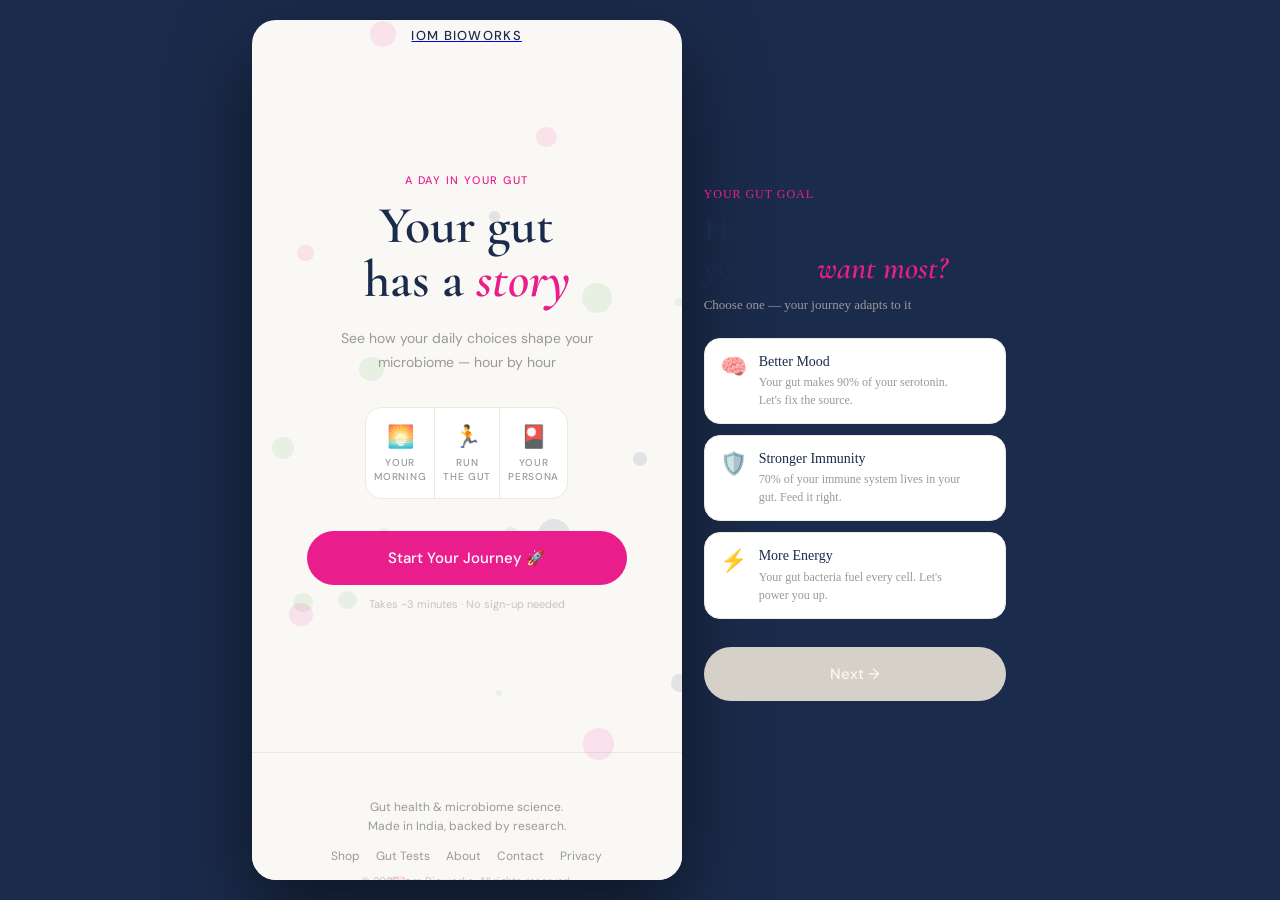
==== commit 814ef8ba: "Update index.html" ====
--- a/index.html
+++ b/index.html
@@ -149,9 +149,19 @@
 /* ── All functions at TOP LEVEL — never inside DOMContentLoaded ── */
 
 function goTo(id) {
-  document.querySelectorAll('.screen').forEach(s => s.classList.remove('active'));
-  const el = document.getElementById('screen-' + id);
-  if (el) el.classList.add('active');
+  const allScreens = document.querySelectorAll('.screen');
+  const nextScreen = document.getElementById('screen-' + id);
+  if (!nextScreen) return;
+  allScreens.forEach(s => {
+    if (s.classList.contains('active')) {
+      s.classList.remove('active');
+      s.classList.add('exit');
+      setTimeout(() => s.classList.remove('exit'), 400);
+    }
+  });
+  setTimeout(() => {
+    nextScreen.classList.add('active');
+  }, 60);
 }
 
 /* ── Init on load ── */
--- a/css/style.css
+++ b/css/style.css
@@ -6,7 +6,6 @@
   --navy: #1B2B4B;
   --pink: #E91E8C;
   --green: #4CAF50;
-  --green-light: #81C784;
   --cream: #FAF8F5;
   --border: #EDE9E3;
   --muted: #999;
@@ -29,8 +28,6 @@
   width: 100%;
   max-width: 430px;
   min-height: 100vh;
-  position: relative;
-  overflow: hidden;
   display: flex;
   flex-direction: column;
 }
@@ -41,38 +38,31 @@
     max-height: 860px;
     border-radius: 24px;
     box-shadow: 0 32px 80px rgba(0,0,0,0.5);
+    overflow: hidden;
   }
   html, body { padding: 24px; }
 }
 
-/* ── Screen transitions ── */
+/* ── Screens: hidden by default, shown when active ── */
+/* Simple display:none approach — no absolute positioning, no stacking issues */
 .screen {
-  position: absolute;
-  inset: 0;
+  display: none;
+  flex-direction: column;
+  min-height: 100vh;
+  width: 100%;
+}
+
+.screen.active {
   display: flex;
-  flex-direction: column;
-  opacity: 0;
-  pointer-events: none;
-  transition: opacity 0.32s ease, transform 0.32s ease;
-  transform: translateX(40px);
-  overflow-y: auto;
-  -webkit-overflow-scrolling: touch;
-}
-
+}
+
+/* Fade-in animation on active screens */
+@keyframes screenIn {
+  from { opacity: 0; transform: translateX(20px); }
+  to   { opacity: 1; transform: translateX(0); }
+}
 .screen.active {
-  opacity: 1;
-  pointer-events: all;
-  transform: translateX(0);
-  position: relative;
-  z-index: 1;
-}
-
-.screen.exit {
-  position: absolute;
-  opacity: 0;
-  transform: translateX(-40px);
-  pointer-events: none;
-  z-index: 0;
+  animation: screenIn 0.28s ease forwards;
 }
 
 /* ── Header — 3-column grid, works at any width ── */
@@ -111,27 +101,23 @@
 }
 
 /* ── Buttons ── */
-.mute-btn { background: none; border: none; cursor: pointer; font-size: 18px; padding: 4px 8px; opacity: 0.5; transition: opacity 0.2s; line-height: 1; }
-.mute-btn:hover { opacity: 1; }
+.mute-btn { background: none; border: none; cursor: pointer; font-size: 18px; padding: 4px 8px; opacity: 0.5; line-height: 1; }
 
 .back-btn {
   background: none; border: none; cursor: pointer; font-size: 13px;
   color: var(--navy); font-family: 'DM Sans', sans-serif;
   display: flex; align-items: center; gap: 4px;
-  opacity: 0.55; transition: opacity 0.2s; padding: 4px 0;
+  opacity: 0.55; padding: 4px 0;
   text-decoration: none; white-space: nowrap; flex-shrink: 0;
 }
-.back-btn:hover { opacity: 1; }
 
 .btn-primary {
   background: var(--pink); color: white; border: none;
   border-radius: 50px; padding: 17px 24px;
   font-family: 'DM Sans', sans-serif; font-size: 15px; font-weight: 500;
   cursor: pointer; transition: transform 0.15s, opacity 0.15s;
-  width: 100%; letter-spacing: 0.01em; -webkit-tap-highlight-color: transparent;
-  position: relative; z-index: 2;
-}
-.btn-primary:hover { opacity: 0.9; }
+  width: 100%; -webkit-tap-highlight-color: transparent;
+}
 .btn-primary:active { transform: scale(0.97); }
 .btn-primary:disabled { background: #D5D0C8; cursor: not-allowed; color: var(--cream); }
 
@@ -139,17 +125,15 @@
   background: white; color: var(--navy); border: 1.5px solid var(--navy);
   border-radius: 50px; padding: 15px 24px;
   font-family: 'DM Sans', sans-serif; font-size: 14px; font-weight: 500;
-  cursor: pointer; transition: transform 0.15s, background 0.15s;
-  width: 100%; -webkit-tap-highlight-color: transparent;
-}
-.btn-secondary:hover { background: #f0f0f0; }
+  cursor: pointer; width: 100%; -webkit-tap-highlight-color: transparent;
+}
 .btn-secondary:active { transform: scale(0.97); }
 
 .btn-wa {
   background: #25D366; color: white; border: none; border-radius: 50px;
   padding: 17px 24px; font-family: 'DM Sans', sans-serif;
   font-size: 15px; font-weight: 500; cursor: pointer; width: 100%;
-  -webkit-tap-highlight-color: transparent; transition: transform 0.15s;
+  -webkit-tap-highlight-color: transparent;
 }
 .btn-wa:active { transform: scale(0.97); }
 
@@ -157,7 +141,7 @@
   background: white; color: var(--navy); border: 1.5px solid var(--navy);
   border-radius: 50px; padding: 15px 24px; font-family: 'DM Sans', sans-serif;
   font-size: 14px; font-weight: 500; cursor: pointer; width: 100%;
-  -webkit-tap-highlight-color: transparent; transition: transform 0.15s;
+  -webkit-tap-highlight-color: transparent;
 }
 .btn-ig:active { transform: scale(0.97); }
 
@@ -173,33 +157,30 @@
 .option-card {
   background: white; border: 1.5px solid var(--border); border-radius: 16px;
   padding: 14px 15px; cursor: pointer; display: flex; align-items: flex-start;
-  gap: 12px; transition: border-color 0.2s, transform 0.15s;
-  position: relative; -webkit-tap-highlight-color: transparent;
-}
-.option-card:active { transform: scale(0.98); }
-.option-card.selected { border-color: var(--pink); background: #FFF5FB; box-shadow: 0 0 0 3px rgba(233,30,140,0.08); }
-
+  gap: 12px; transition: border-color 0.2s; position: relative;
+  -webkit-tap-highlight-color: transparent;
+}
+.option-card:active { opacity: 0.85; }
+.option-card.selected { border-color: var(--pink); background: #FFF5FB; }
 .option-emoji { font-size: 22px; flex-shrink: 0; margin-top: 1px; }
 .option-title { font-size: 14px; font-weight: 500; color: var(--navy); margin-bottom: 2px; line-height: 1.3; }
 .option-sub { font-size: 12px; color: var(--muted); line-height: 1.5; }
-
 .option-check {
   position: absolute; right: 13px; top: 50%; transform: translateY(-50%);
   width: 20px; height: 20px; border-radius: 50%; background: var(--pink);
   display: none; align-items: center; justify-content: center;
-  color: white; font-size: 11px; flex-shrink: 0;
+  color: white; font-size: 11px;
 }
 .option-card.selected .option-check { display: flex; }
 
 /* ── Avatar cards ── */
 .avatar-card {
   background: white; border: 2px solid var(--border); border-radius: 18px;
-  padding: 22px 12px; cursor: pointer; text-align: center;
-  transition: border-color 0.2s, transform 0.15s; flex: 1;
+  padding: 22px 12px; cursor: pointer; text-align: center; flex: 1;
   -webkit-tap-highlight-color: transparent;
 }
-.avatar-card:active { transform: scale(0.97); }
-.avatar-card.selected { border-color: var(--pink); background: #FFF5FB; box-shadow: 0 0 0 3px rgba(233,30,140,0.08); }
+.avatar-card:active { opacity: 0.85; }
+.avatar-card.selected { border-color: var(--pink); background: #FFF5FB; }
 .avatar-emoji { font-size: 40px; display: block; margin-bottom: 10px; }
 .avatar-label { font-size: 13px; font-weight: 500; color: var(--navy); }
 
@@ -207,10 +188,9 @@
 .name-input {
   width: 100%; padding: 15px 20px; border: 1.5px solid var(--border);
   border-radius: 50px; font-family: 'DM Sans', sans-serif; font-size: 16px;
-  color: var(--navy); background: white; outline: none;
-  transition: border-color 0.2s; -webkit-appearance: none;
-}
-.name-input:focus { border-color: var(--pink); box-shadow: 0 0 0 3px rgba(233,30,140,0.08); }
+  color: var(--navy); background: white; outline: none; -webkit-appearance: none;
+}
+.name-input:focus { border-color: var(--pink); }
 .name-input::placeholder { color: #C8C3BA; }
 
 /* ── Runner screens ── */
@@ -219,8 +199,7 @@
   display: flex; justify-content: space-between; align-items: center; flex-shrink: 0;
 }
 .runner-label { font-size: 11px; color: rgba(255,255,255,0.5); text-transform: uppercase; letter-spacing: 0.1em; }
-.orb-count { font-size: 13px; font-weight: 500; color: var(--green); font-family: 'DM Sans', sans-serif; }
-
+.orb-count { font-size: 13px; font-weight: 500; color: var(--green); }
 .timer-bar-wrap { height: 3px; background: rgba(255,255,255,0.15); margin: 0 18px 10px; }
 .timer-bar-fill { height: 3px; background: var(--pink); transition: width 0.1s linear; }
 
@@ -232,7 +211,7 @@
   padding: 28px 24px; text-align: center;
 }
 .flash-overlay.visible { opacity: 1; }
-.flash-tag { font-size: 11px; font-weight: 500; color: rgba(255,255,255,0.7); letter-spacing: 0.14em; text-transform: uppercase; margin-bottom: 10px; border: 1px solid rgba(255,255,255,0.25); padding: 4px 14px; border-radius: 20px; }
+.flash-tag { font-size: 11px; color: rgba(255,255,255,0.7); letter-spacing: 0.14em; text-transform: uppercase; margin-bottom: 10px; border: 1px solid rgba(255,255,255,0.25); padding: 4px 14px; border-radius: 20px; }
 .flash-main { font-family: 'Cormorant Garamond', serif; font-size: 28px; color: white; line-height: 1.25; margin-bottom: 10px; font-style: italic; }
 .flash-sub { font-size: 13px; color: rgba(255,255,255,0.75); line-height: 1.6; max-width: 270px; }
 
@@ -278,10 +257,8 @@
   background: white; font-size: 12px; color: var(--navy); cursor: pointer;
   transition: all 0.2s; -webkit-tap-highlight-color: transparent; white-space: nowrap;
 }
-.plate-chip:active { transform: scale(0.96); }
+.plate-chip:active { opacity: 0.8; }
 .plate-chip.selected { border-color: var(--pink); background: #FFF5FB; color: var(--pink); font-weight: 500; }
-
-/* ── Plate visual ── */
 #plate-items span { transition: opacity 0.3s ease, transform 0.2s ease; display: flex; align-items: center; justify-content: center; width: 100%; height: 100%; }
 
 /* ── Persona card ── */
@@ -289,7 +266,6 @@
 .persona-card-header { padding: 28px 24px 20px; display: flex; flex-direction: column; align-items: center; text-align: center; }
 .persona-card-body { background: white; padding: 20px 24px; }
 .persona-card-footer { background: #F8F6F2; padding: 16px 24px 20px; }
-
 .stat-bar-row { display: flex; align-items: center; gap: 10px; margin-bottom: 12px; }
 .stat-bar-label { font-size: 11px; color: var(--muted); width: 72px; flex-shrink: 0; text-transform: uppercase; letter-spacing: 0.06em; }
 .stat-bar-wrap { flex: 1; height: 6px; background: #F0EBE3; border-radius: 3px; overflow: hidden; }
@@ -331,24 +307,25 @@
 .toast { position: fixed; bottom: 24px; left: 50%; transform: translateX(-50%) translateY(80px); background: var(--navy); color: white; padding: 12px 20px; border-radius: 50px; font-size: 13px; font-weight: 500; transition: transform 0.35s ease; z-index: 100; white-space: nowrap; max-width: 320px; text-align: center; }
 .toast.visible { transform: translateX(-50%) translateY(0); }
 
-/* ── Share loading spinner ── */
+/* ── Share loading ── */
 .share-loading { display: inline-block; width: 16px; height: 16px; border: 2px solid rgba(255,255,255,0.4); border-top-color: white; border-radius: 50%; animation: spin 0.7s linear infinite; vertical-align: middle; margin-right: 6px; }
 @keyframes spin { to { transform: rotate(360deg); } }
 
 /* ── Runner canvas ── */
 #l4-canvas { display: block; width: 100%; height: 100%; touch-action: none; }
-#screen-runner1, #screen-runner2, #screen-runner3 { min-height: 100%; }
-#screen-runner1.active, #screen-runner2.active, #screen-runner3.active { min-height: 100vh; }
-
-/* ── Narrow screen safe adjustments ── */
+
+/* ── Runner screens need full height ── */
+#screen-runner1, #screen-runner2, #screen-runner3, #screen-level4 {
+  min-height: 100vh;
+}
+
+/* ── Narrow screen adjustments ── */
 @media (max-width: 360px) {
   .header { padding: 8px 10px; }
   .header-mid img { height: 20px; }
   .back-btn { font-size: 11px; }
   .pill { max-width: 80px; font-size: 9px; padding: 3px 6px; }
-  .option-card { padding: 11px 12px; gap: 10px; }
+  .option-card { padding: 11px 12px; }
   .option-title { font-size: 13px; }
-  .option-sub { font-size: 11px; }
-  .plate-chip { font-size: 11px; padding: 6px 10px; }
   .btn-primary { padding: 14px 20px; font-size: 14px; }
 }
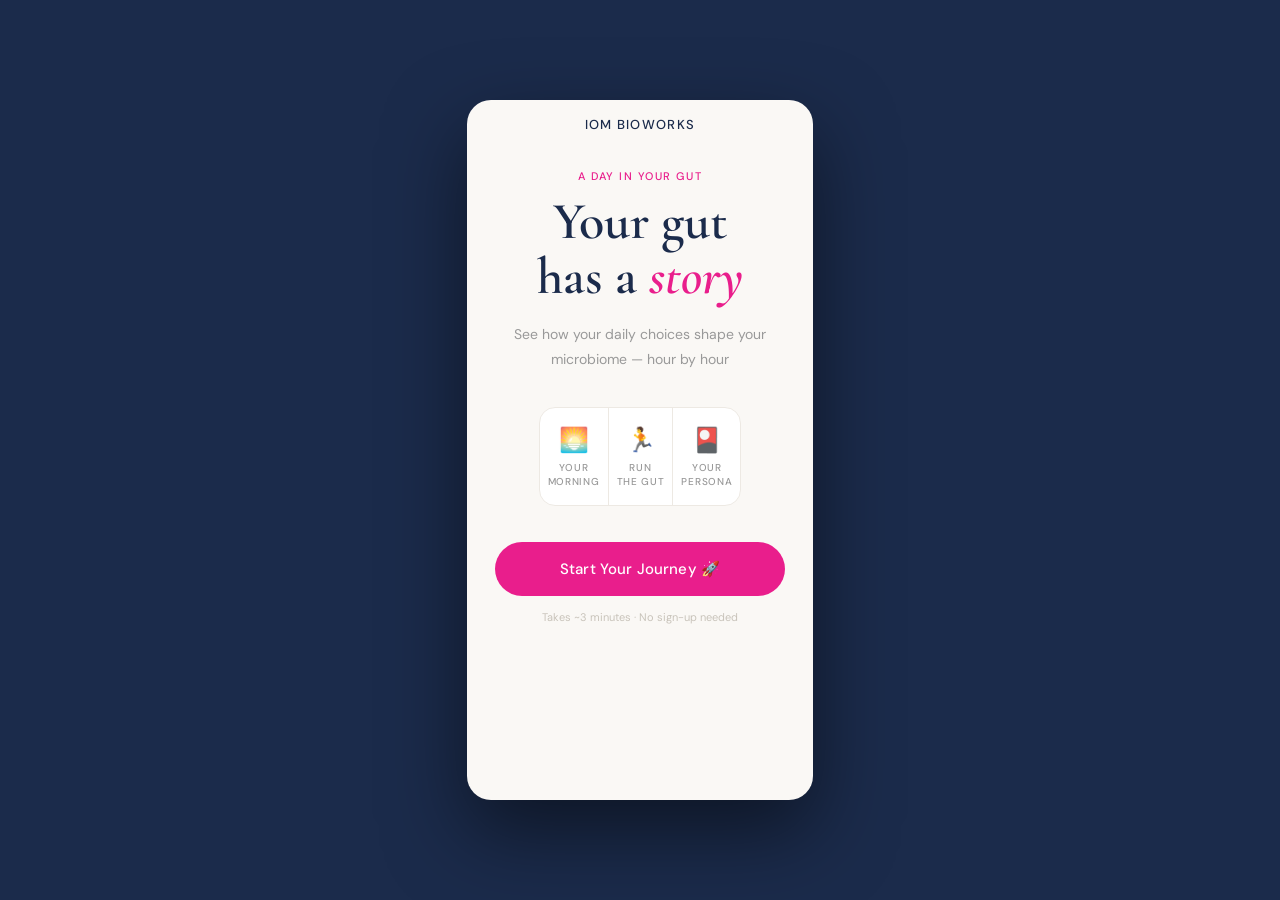
==== commit 5142743c: "Revert to last known good version" ====
--- a/index.html
+++ b/index.html
@@ -8,25 +8,6 @@
 <link rel="preconnect" href="https://fonts.googleapis.com">
 <link href="https://fonts.googleapis.com/css2?family=Cormorant+Garamond:ital,wght@0,400;0,600;1,400;1,600&family=DM+Sans:wght@300;400;500&display=swap" rel="stylesheet">
 <link rel="stylesheet" href="css/style.css">
-<style>
-.iom-logo { height:28px; width:auto; display:block; }
-.site-footer-inline {
-  background:#FAF8F5;
-  border-top:1px solid rgba(27,43,75,0.08);
-  padding:24px 20px 32px;
-  text-align:center;
-  flex-shrink:0;
-}
-.footer-links-row {
-  display:flex; justify-content:center; gap:16px;
-  flex-wrap:wrap; margin:12px 0 10px;
-}
-.footer-link-item {
-  font-size:12px; color:#999; text-decoration:none;
-  transition:color 0.2s;
-}
-.footer-link-item:hover { color:#1B2B4B; }
-</style>
 </head>
 <body>
 <div id="gut-app">
@@ -35,64 +16,38 @@
   <div id="screen-landing" class="screen active">
     <div class="particle-bg" id="particles"></div>
     <div style="padding:16px 20px;display:flex;justify-content:center;position:relative;z-index:2;flex-shrink:0;">
-      <a href="https://iombio.com" target="_blank" style="display:block;line-height:0;">
-        <img src="https://iombio.com/wp-content/uploads/2025/11/IOM_BLACK.png"
-             alt="iom Bioworks" class="iom-logo"
-             onerror="this.style.display='none';this.nextElementSibling.style.display='block';">
-        <span style="display:none;font-size:13px;font-weight:500;letter-spacing:0.1em;text-transform:uppercase;color:#1B2B4B;">iom Bioworks</span>
+      <a href="https://iombio.com" target="_blank" class="header-logo">
+        <img src="https://iombio.com/wp-content/uploads/2025/11/IOM_BLACK.png" alt="iom Bioworks" style="height:28px;width:auto;" onerror="this.style.display='none';this.nextElementSibling.style.display='block';">
+        <span class="logo-fallback" style="display:none;">iom Bioworks</span>
       </a>
     </div>
-    <div style="flex:1;display:flex;flex-direction:column;align-items:center;justify-content:center;padding:12px 28px 32px;text-align:center;position:relative;z-index:2;">
-      <div style="font-size:11px;font-weight:500;letter-spacing:0.14em;text-transform:uppercase;color:#E91E8C;margin-bottom:12px;">A Day in Your Gut</div>
-      <h1 class="serif" style="font-size:52px;color:#1B2B4B;line-height:1.05;margin-bottom:18px;font-weight:600;">Your gut<br>has a <em style="color:#E91E8C;">story</em></h1>
-      <p style="font-size:14px;color:#999;line-height:1.75;margin-bottom:32px;max-width:290px;">See how your daily choices shape your microbiome — hour by hour</p>
+    <div style="flex:1;display:flex;flex-direction:column;align-items:center;justify-content:center;padding:20px 28px 40px;text-align:center;position:relative;z-index:2;">
+      <div style="font-size:11px;font-weight:500;letter-spacing:0.14em;text-transform:uppercase;color:var(--pink);margin-bottom:12px;">A Day in Your Gut</div>
+      <h1 class="serif" style="font-size:52px;color:var(--navy);line-height:1.05;margin-bottom:18px;font-weight:600;">Your gut<br>has a <em style="color:var(--pink);">story</em></h1>
+      <p style="font-size:14px;color:var(--muted);line-height:1.75;margin-bottom:36px;max-width:290px;">See how your daily choices shape your microbiome — hour by hour</p>
       <div class="landing-icons">
         <div class="landing-icon-item"><span class="landing-icon-emoji">🌅</span><div class="landing-icon-label">Your<br>Morning</div></div>
         <div class="landing-icon-item"><span class="landing-icon-emoji">🏃</span><div class="landing-icon-label">Run<br>The Gut</div></div>
         <div class="landing-icon-item"><span class="landing-icon-emoji">🎴</span><div class="landing-icon-label">Your<br>Persona</div></div>
       </div>
-      <button class="btn-primary" id="start-btn" style="max-width:320px;margin-bottom:12px;">Start Your Journey 🚀</button>
-      <p style="font-size:11px;color:#C8C3BA;">Takes ~3 minutes · No sign-up needed</p>
-    </div>
-    <!-- FOOTER on landing -->
-    <div class="site-footer-inline">
-      <a href="https://iombio.com" target="_blank" style="display:inline-block;line-height:0;margin-bottom:12px;">
-        <img src="https://iombio.com/wp-content/uploads/2025/11/IOM_BLACK.png"
-             alt="iom Bioworks" style="height:22px;width:auto;"
-             onerror="this.style.display='none';">
-      </a>
-      <p style="font-size:12px;color:#999;line-height:1.6;margin-bottom:10px;">Gut health &amp; microbiome science.<br>Made in India, backed by research.</p>
-      <div class="footer-links-row">
-        <a href="https://iombio.com/shop" target="_blank" class="footer-link-item">Shop</a>
-        <a href="https://iombio.com/gut-microbiome-tests" target="_blank" class="footer-link-item">Gut Tests</a>
-        <a href="https://iombio.com/about" target="_blank" class="footer-link-item">About</a>
-        <a href="https://iombio.com/contact" target="_blank" class="footer-link-item">Contact</a>
-        <a href="https://iombio.com/privacy-policy" target="_blank" class="footer-link-item">Privacy</a>
-      </div>
-      <p style="font-size:11px;color:#C8C3BA;">&copy; 2026 iom Bioworks. All rights reserved.</p>
+      <button class="btn-primary" id="start-btn" style="max-width:320px;">Start Your Journey 🚀</button>
+      <p style="font-size:11px;color:#C8C3BA;margin-top:14px;">Takes ~3 minutes · No sign-up needed</p>
     </div>
   </div>
 
   <!-- SCREEN 2: PERSONALISE -->
   <div id="screen-personalise" class="screen">
-    <div class="header" style="">
-      <div class="header-left"><button class="back-btn" id="back-to-landing">← Back</button></div>
-      <div class="header-mid">
-        <a href="https://iombio.com" target="_blank" style="line-height:0;">
-          <img src="https://iombio.com/wp-content/uploads/2025/11/IOM_BLACK.png" alt="iom Bioworks" style="height:24px;width:auto;"
-               onerror="this.style.display='none';this.nextElementSibling.style.display='block';">
-          <span style="display:none;font-size:11px;font-weight:500;color:#1B2B4B;letter-spacing:0.08em;text-transform:uppercase;">iom</span>
-        </a>
-      </div>
-      <div class="header-right"><div style="width:36px;"></div></div>
-    </div>
+    <div class="header">
+      <button class="back-btn" id="back-to-landing">← Back</button>
+      <div class="logo-text">iom Bioworks</div>
+      <div style="width:48px;"></div>
     </div>
     <div style="padding:28px 22px 36px;flex:1;">
       <div class="time-stamp" style="margin-bottom:10px;">Let's trace your gut day</div>
-      <h2 class="serif" style="font-size:34px;color:#1B2B4B;line-height:1.15;margin-bottom:8px;font-weight:600;">What should<br>we call you?</h2>
-      <p style="font-size:13px;color:#999;margin-bottom:28px;line-height:1.6;">Your journey adapts to your choices</p>
+      <h2 class="serif" style="font-size:34px;color:var(--navy);line-height:1.15;margin-bottom:8px;font-weight:600;">What should<br>we call you?</h2>
+      <p style="font-size:13px;color:var(--muted);margin-bottom:28px;line-height:1.6;">Your journey adapts to your choices</p>
       <input class="name-input" type="text" id="name-input" placeholder="Your name" maxlength="20" autocomplete="off" autocorrect="off" />
-      <p style="font-size:13px;font-weight:500;color:#1B2B4B;margin:28px 0 14px;">Choose your gut explorer</p>
+      <p style="font-size:13px;font-weight:500;color:var(--navy);margin:28px 0 14px;">Choose your gut explorer</p>
       <div style="display:flex;gap:14px;margin-bottom:36px;">
         <div class="avatar-card" id="av-male"><span class="avatar-emoji">🚶</span><div class="avatar-label">Explorer</div></div>
         <div class="avatar-card" id="av-female"><span class="avatar-emoji">🚶‍♀️</span><div class="avatar-label">Explorer</div></div>
@@ -103,148 +58,108 @@
 
   <!-- SCREEN 3: HEALTH GOAL -->
   <div id="screen-goal" class="screen">
-    <div class="header" style="">
-      <div class="header-left"><button class="back-btn" id="back-to-personalise">← Back</button></div>
-      <div class="header-mid">
-        <a href="https://iombio.com" target="_blank" style="line-height:0;">
-          <img src="https://iombio.com/wp-content/uploads/2025/11/IOM_BLACK.png" alt="iom Bioworks" style="height:24px;width:auto;"
-               onerror="this.style.display='none';this.nextElementSibling.style.display='block';">
-          <span style="display:none;font-size:11px;font-weight:500;color:#1B2B4B;letter-spacing:0.08em;text-transform:uppercase;">iom</span>
-        </a>
-      </div>
-      <div class="header-right"><div class="pill">1 of 4</div></div>
-    </div>
+    <div class="header">
+      <button class="back-btn" id="back-to-personalise">← Back</button>
+      <div class="pill">Gut Goal</div>
+      <button class="mute-btn" id="mute-btn">🔊</button>
     </div>
     <div style="padding:24px 22px 36px;flex:1;">
       <div class="time-stamp">Your gut goal</div>
-      <h2 class="serif" style="font-size:32px;color:#1B2B4B;line-height:1.2;margin-bottom:8px;font-weight:600;"><span id="goal-name">Hey</span>, what does<br>your gut <em style="color:#E91E8C;">want most?</em></h2>
-      <p style="font-size:13px;color:#999;margin-bottom:22px;line-height:1.6;">Choose one — your journey adapts to it</p>
+      <h2 class="serif" style="font-size:32px;color:var(--navy);line-height:1.2;margin-bottom:8px;font-weight:600;"><span id="goal-name">Hey</span>, what does<br>your gut <em style="color:var(--pink);">want most?</em></h2>
+      <p style="font-size:13px;color:var(--muted);margin-bottom:22px;line-height:1.6;">Choose one — your journey adapts to it</p>
       <div style="display:flex;flex-direction:column;gap:11px;margin-bottom:28px;">
-        <div class="option-card" data-goal="mood">
-          <span class="option-emoji">🧠</span>
-          <div style="flex:1;padding-right:28px;"><div class="option-title">Better Mood</div><div class="option-sub">Your gut makes 90% of your serotonin. Let's fix the source.</div></div>
-          <div class="option-check">✓</div>
-        </div>
-        <div class="option-card" data-goal="immunity">
-          <span class="option-emoji">🛡️</span>
-          <div style="flex:1;padding-right:28px;"><div class="option-title">Stronger Immunity</div><div class="option-sub">70% of your immune system lives in your gut. Feed it right.</div></div>
-          <div class="option-check">✓</div>
-        </div>
-        <div class="option-card" data-goal="energy">
-          <span class="option-emoji">⚡</span>
-          <div style="flex:1;padding-right:28px;"><div class="option-title">More Energy</div><div class="option-sub">Your gut bacteria fuel every cell. Let's power you up.</div></div>
-          <div class="option-check">✓</div>
-        </div>
+        <div class="option-card" data-goal="mood"><span class="option-emoji">🧠</span><div style="flex:1;padding-right:28px;"><div class="option-title">Better Mood</div><div class="option-sub">Your gut makes 90% of your serotonin. Let's fix the source.</div></div><div class="option-check">✓</div></div>
+        <div class="option-card" data-goal="immunity"><span class="option-emoji">🛡️</span><div style="flex:1;padding-right:28px;"><div class="option-title">Stronger Immunity</div><div class="option-sub">70% of your immune system lives in your gut. Feed it right.</div></div><div class="option-check">✓</div></div>
+        <div class="option-card" data-goal="energy"><span class="option-emoji">⚡</span><div style="flex:1;padding-right:28px;"><div class="option-title">More Energy</div><div class="option-sub">Your gut bacteria fuel every cell. Let's power you up.</div></div><div class="option-check">✓</div></div>
       </div>
       <button class="btn-primary" id="btn-goal-next" disabled>Next →</button>
     </div>
   </div>
 
+  <div id="footer-landing"></div>
 </div>
 
 <script src="js/state.js"></script>
 <script src="js/constants.js"></script>
+<script src="js/components.js"></script>
 <script>
+  GS.clear();
 
-/* ── All functions at TOP LEVEL — never inside DOMContentLoaded ── */
+  /* Render shared components */
+  const hP = document.getElementById('header-personalise');
+  if (hP) hP.outerHTML = renderHeader({ showBack:true, backHref:'#', backLabel:'Back' });
+  const hG = document.getElementById('header-goal');
+  if (hG) hG.outerHTML = renderHeader({ pill:'Gut Goal', showMute:true });
+  const fL = document.getElementById('footer-landing');
+  if (fL) fL.outerHTML = renderFooter();
+  document.getElementById('back-to-landing').onclick = () => goTo('landing');
+  document.getElementById('back-to-personalise').onclick = () => goTo('personalise');
 
-function goTo(id) {
-  const allScreens = document.querySelectorAll('.screen');
-  const nextScreen = document.getElementById('screen-' + id);
-  if (!nextScreen) return;
-  allScreens.forEach(s => {
-    if (s.classList.contains('active')) {
-      s.classList.remove('active');
-      s.classList.add('exit');
-      setTimeout(() => s.classList.remove('exit'), 400);
+  /* Read URL parameters on game start and save to state */
+  (function readUrlParams() {
+    const params = new URLSearchParams(window.location.search);
+    const wa  = params.get('wa')  || '';
+    const utm = params.get('utm_source') || 'direct';
+    if (wa || utm !== 'direct') {
+      GS.save({ whatsapp_number: wa, channel: utm });
     }
+  })();
+
+  function goTo(id) {
+    document.querySelectorAll('.screen').forEach(s => {
+      if (s.classList.contains('active')) { s.classList.remove('active'); s.classList.add('exit'); setTimeout(() => s.classList.remove('exit'), 400); }
+    });
+    setTimeout(() => document.getElementById('screen-' + id).classList.add('active'), 60);
+  }
+
+  document.getElementById('start-btn').addEventListener('click', () => goTo('personalise'));
+  document.getElementById('back-to-landing').addEventListener('click', () => goTo('landing'));
+  document.getElementById('back-to-personalise').addEventListener('click', () => goTo('personalise'));
+
+  let avatar = null;
+  document.getElementById('av-male').addEventListener('click', () => { avatar = 'male'; document.getElementById('av-male').classList.add('selected'); document.getElementById('av-female').classList.remove('selected'); check(); });
+  document.getElementById('av-female').addEventListener('click', () => { avatar = 'female'; document.getElementById('av-female').classList.add('selected'); document.getElementById('av-male').classList.remove('selected'); check(); });
+
+  document.getElementById('name-input').addEventListener('input', check);
+
+  function check() {
+    const name = document.getElementById('name-input').value.trim();
+    document.getElementById('btn-go').disabled = !(name.length > 0 && avatar);
+  }
+
+  document.getElementById('btn-go').addEventListener('click', () => {
+    const name = document.getElementById('name-input').value.trim();
+    GS.save({ name, avatar });
+    document.getElementById('goal-name').textContent = name;
+    goTo('goal');
   });
-  setTimeout(() => {
-    nextScreen.classList.add('active');
-  }, 60);
-}
 
-/* ── Init on load ── */
-GS.clear();
+  let goal = null;
+  document.querySelectorAll('[data-goal]').forEach(card => {
+    card.addEventListener('click', () => {
+      document.querySelectorAll('[data-goal]').forEach(c => c.classList.remove('selected'));
+      card.classList.add('selected');
+      goal = card.dataset.goal;
+      document.getElementById('btn-goal-next').disabled = false;
+    });
+  });
 
-/* Read URL parameters */
-(function() {
-  const p = new URLSearchParams(window.location.search);
-  const wa  = p.get('wa')  || '';
-  const utm = p.get('utm_source') || 'direct';
-  if (wa || utm !== 'direct') GS.save({ whatsapp_number: wa, channel: utm });
-})();
+  document.getElementById('btn-goal-next').addEventListener('click', () => {
+    GS.save({ goal });
+    window.location.href = 'game.html';
+  });
 
-/* Start button */
-document.getElementById('start-btn').addEventListener('click', function() {
-  goTo('personalise');
-});
+  let muted = false;
+  document.getElementById('mute-btn').addEventListener('click', () => { muted = !muted; document.getElementById('mute-btn').textContent = muted ? '🔇' : '🔊'; });
 
-/* Back buttons */
-document.getElementById('back-to-landing').addEventListener('click', function() {
-  goTo('landing');
-});
-document.getElementById('back-to-personalise').addEventListener('click', function() {
-  goTo('personalise');
-});
-
-/* Avatar selection */
-var selectedAvatar = null;
-document.getElementById('av-male').addEventListener('click', function() {
-  selectedAvatar = 'male';
-  document.getElementById('av-male').classList.add('selected');
-  document.getElementById('av-female').classList.remove('selected');
-  checkPersonalise();
-});
-document.getElementById('av-female').addEventListener('click', function() {
-  selectedAvatar = 'female';
-  document.getElementById('av-female').classList.add('selected');
-  document.getElementById('av-male').classList.remove('selected');
-  checkPersonalise();
-});
-
-function checkPersonalise() {
-  var name = document.getElementById('name-input').value.trim();
-  document.getElementById('btn-go').disabled = !(name.length > 0 && selectedAvatar);
-}
-
-document.getElementById('name-input').addEventListener('input', checkPersonalise);
-
-/* Let's Go button */
-document.getElementById('btn-go').addEventListener('click', function() {
-  var name = document.getElementById('name-input').value.trim();
-  GS.save({ name: name, avatar: selectedAvatar });
-  document.getElementById('goal-name').textContent = name;
-  goTo('goal');
-});
-
-/* Goal selection */
-var selectedGoal = null;
-document.querySelectorAll('[data-goal]').forEach(function(card) {
-  card.addEventListener('click', function() {
-    document.querySelectorAll('[data-goal]').forEach(function(c) { c.classList.remove('selected'); });
-    card.classList.add('selected');
-    selectedGoal = card.dataset.goal;
-    document.getElementById('btn-goal-next').disabled = false;
-  });
-});
-
-/* Goal next */
-document.getElementById('btn-goal-next').addEventListener('click', function() {
-  GS.save({ goal: selectedGoal });
-  window.location.href = 'game.html';
-});
-
-/* Floating particles */
-var pBg = document.getElementById('particles');
-var pColors = ['#E91E8C','#4CAF50','#1B2B4B'];
-for (var i = 0; i < 22; i++) {
-  var d = document.createElement('div');
-  d.className = 'particle';
-  var size = 6 + Math.random() * 32;
-  d.style.cssText = 'width:'+size+'px;height:'+size+'px;background:'+pColors[Math.floor(Math.random()*3)]+';left:'+Math.random()*100+'%;top:'+Math.random()*100+'%;animation-duration:'+(8+Math.random()*12)+'s;animation-delay:'+(-Math.random()*12)+'s;';
-  pBg.appendChild(d);
-}
+  const pBg = document.getElementById('particles');
+  const pColors = ['#E91E8C','#4CAF50','#1B2B4B'];
+  for (let i = 0; i < 22; i++) {
+    const d = document.createElement('div'); d.className = 'particle';
+    const size = 6 + Math.random() * 32;
+    d.style.cssText = `width:${size}px;height:${size}px;background:${pColors[Math.floor(Math.random()*3)]};left:${Math.random()*100}%;top:${Math.random()*100}%;animation-duration:${8+Math.random()*12}s;animation-delay:${-Math.random()*12}s;`;
+    pBg.appendChild(d);
+  }
 </script>
 </body>
 </html>
--- a/css/style.css
+++ b/css/style.css
@@ -1,331 +1,264 @@
 @import url('https://fonts.googleapis.com/css2?family=Cormorant+Garamond:ital,wght@0,400;0,600;1,400;1,600&family=DM+Sans:wght@300;400;500&display=swap');
-
-*, *::before, *::after { box-sizing: border-box; margin: 0; padding: 0; }
-
-:root {
-  --navy: #1B2B4B;
-  --pink: #E91E8C;
-  --green: #4CAF50;
-  --cream: #FAF8F5;
-  --border: #EDE9E3;
-  --muted: #999;
-  --runner-bg: #0d1f3c;
-}
-
-html, body {
+*,*::before,*::after{box-sizing:border-box;margin:0;padding:0;}
+:root{--navy:#1B2B4B;--pink:#E91E8C;--green:#4CAF50;--green-light:#81C784;--cream:#FAF8F5;--border:#EDE9E3;--muted:#999;--runner-bg:#0d1f3c;}
+html,body{height:100%;background:var(--navy);display:flex;align-items:center;justify-content:center;overscroll-behavior:none;-webkit-font-smoothing:antialiased;}
+#gut-app{font-family:'DM Sans',sans-serif;background:var(--cream);width:100%;max-width:430px;min-height:100vh;position:relative;overflow:hidden;display:flex;flex-direction:column;}
+@media(min-width:500px){#gut-app{min-height:700px;max-height:860px;border-radius:24px;box-shadow:0 32px 80px rgba(0,0,0,0.5);}html,body{padding:24px;}}
+.screen{position:absolute;inset:0;display:flex;flex-direction:column;opacity:0;pointer-events:none;transition:opacity 0.32s ease,transform 0.32s ease;transform:translateX(40px);overflow-y:auto;-webkit-overflow-scrolling:touch;}
+.screen.active{opacity:1;pointer-events:all;transform:translateX(0);position:relative;z-index:1;}
+.screen.exit{position:absolute;opacity:0;transform:translateX(-40px);pointer-events:none;z-index:0;}
+.header{display:flex;align-items:center;justify-content:space-between;padding:14px 20px;border-bottom:1px solid rgba(27,43,75,0.08);background:var(--cream);position:sticky;top:0;z-index:10;min-height:54px;flex-shrink:0;}
+.logo-text{font-size:11px;font-weight:500;letter-spacing:0.14em;color:var(--navy);text-transform:uppercase;}
+.pill{background:var(--navy);color:white;font-size:11px;font-weight:500;padding:5px 14px;border-radius:20px;letter-spacing:0.04em;white-space:nowrap;}
+.mute-btn{background:none;border:none;cursor:pointer;font-size:18px;padding:4px 8px;opacity:0.5;transition:opacity 0.2s;line-height:1;}
+.mute-btn:hover{opacity:1;}
+.back-btn{background:none;border:none;cursor:pointer;font-size:13px;color:var(--navy);font-family:'DM Sans',sans-serif;display:flex;align-items:center;gap:4px;opacity:0.55;transition:opacity 0.2s;padding:4px 0;text-decoration:none;}
+.back-btn:hover{opacity:1;}
+.btn-primary{background:var(--pink);color:white;border:none;border-radius:50px;padding:17px 24px;font-family:'DM Sans',sans-serif;font-size:15px;font-weight:500;cursor:pointer;transition:transform 0.15s,opacity 0.15s;width:100%;letter-spacing:0.01em;-webkit-tap-highlight-color:transparent;position:relative;z-index:2;}
+.btn-primary:hover{opacity:0.9;}
+.btn-primary:active{transform:scale(0.97);}
+.btn-primary:disabled{background:#D5D0C8;cursor:not-allowed;color:var(--cream);}
+.btn-secondary{background:white;color:var(--navy);border:1.5px solid var(--navy);border-radius:50px;padding:15px 24px;font-family:'DM Sans',sans-serif;font-size:14px;font-weight:500;cursor:pointer;transition:transform 0.15s,background 0.15s;width:100%;-webkit-tap-highlight-color:transparent;}
+.btn-secondary:hover{background:#f0f0f0;}
+.btn-secondary:active{transform:scale(0.97);}
+.btn-wa{background:#25D366;color:white;border:none;border-radius:50px;padding:17px 24px;font-family:'DM Sans',sans-serif;font-size:15px;font-weight:500;cursor:pointer;width:100%;-webkit-tap-highlight-color:transparent;transition:transform 0.15s,opacity 0.15s;}
+.btn-wa:active{transform:scale(0.97);}
+.btn-ig{background:white;color:var(--navy);border:1.5px solid var(--navy);border-radius:50px;padding:15px 24px;font-family:'DM Sans',sans-serif;font-size:14px;font-weight:500;cursor:pointer;width:100%;-webkit-tap-highlight-color:transparent;transition:transform 0.15s;}
+.btn-ig:active{transform:scale(0.97);}
+.serif{font-family:'Cormorant Garamond',serif;}
+.time-stamp{font-size:12px;font-weight:500;color:var(--pink);letter-spacing:0.08em;text-transform:uppercase;margin-bottom:8px;}
+.option-card{background:white;border:1.5px solid var(--border);border-radius:16px;padding:15px 16px;cursor:pointer;display:flex;align-items:flex-start;gap:13px;transition:border-color 0.2s,transform 0.15s,box-shadow 0.2s;position:relative;-webkit-tap-highlight-color:transparent;}
+.option-card:active{transform:scale(0.98);}
+.option-card.selected{border-color:var(--pink);background:#FFF5FB;box-shadow:0 0 0 3px rgba(233,30,140,0.08);}
+.option-emoji{font-size:24px;flex-shrink:0;margin-top:1px;}
+.option-title{font-size:15px;font-weight:500;color:var(--navy);margin-bottom:3px;line-height:1.3;}
+.option-sub{font-size:12px;color:var(--muted);line-height:1.55;}
+.option-check{position:absolute;right:14px;top:50%;transform:translateY(-50%);width:22px;height:22px;border-radius:50%;background:var(--pink);display:none;align-items:center;justify-content:center;color:white;font-size:12px;flex-shrink:0;}
+.option-card.selected .option-check{display:flex;}
+.avatar-card{background:white;border:2px solid var(--border);border-radius:18px;padding:22px 12px;cursor:pointer;text-align:center;transition:border-color 0.2s,transform 0.15s,box-shadow 0.2s;flex:1;-webkit-tap-highlight-color:transparent;}
+.avatar-card:active{transform:scale(0.97);}
+.avatar-card.selected{border-color:var(--pink);background:#FFF5FB;box-shadow:0 0 0 3px rgba(233,30,140,0.08);}
+.avatar-emoji{font-size:40px;display:block;margin-bottom:10px;}
+.avatar-label{font-size:13px;font-weight:500;color:var(--navy);}
+.name-input{width:100%;padding:15px 20px;border:1.5px solid var(--border);border-radius:50px;font-family:'DM Sans',sans-serif;font-size:16px;color:var(--navy);background:white;outline:none;transition:border-color 0.2s,box-shadow 0.2s;-webkit-appearance:none;}
+.name-input:focus{border-color:var(--pink);box-shadow:0 0 0 3px rgba(233,30,140,0.08);}
+.name-input::placeholder{color:#C8C3BA;}
+.runner-header{background:var(--runner-bg);padding:12px 18px 8px;display:flex;justify-content:space-between;align-items:center;flex-shrink:0;}
+.runner-label{font-size:11px;color:rgba(255,255,255,0.5);text-transform:uppercase;letter-spacing:0.1em;}
+.orb-count{font-size:13px;font-weight:500;color:var(--green);font-family:'DM Sans',sans-serif;}
+.timer-bar-wrap{height:3px;background:rgba(255,255,255,0.15);margin:0 18px 10px;}
+.timer-bar-fill{height:3px;background:var(--pink);transition:width 0.1s linear;}
+.flash-overlay{position:absolute;inset:0;display:flex;flex-direction:column;align-items:center;justify-content:center;background:rgba(20,80,40,0.95);opacity:0;pointer-events:none;transition:opacity 0.4s;z-index:5;padding:28px 24px;text-align:center;}
+.flash-overlay.visible{opacity:1;}
+.flash-tag{font-size:11px;font-weight:500;color:rgba(255,255,255,0.7);letter-spacing:0.14em;text-transform:uppercase;margin-bottom:10px;border:1px solid rgba(255,255,255,0.25);padding:4px 14px;border-radius:20px;}
+.flash-main{font-family:'Cormorant Garamond',serif;font-size:30px;color:white;line-height:1.25;margin-bottom:10px;font-style:italic;}
+.flash-sub{font-size:13px;color:rgba(255,255,255,0.75);line-height:1.6;max-width:270px;}
+.summary-overlay{position:absolute;inset:0;display:flex;flex-direction:column;align-items:center;justify-content:center;background:rgba(13,31,60,0.97);opacity:0;pointer-events:none;transition:opacity 0.4s;z-index:6;padding:32px 28px;text-align:center;overflow-y:auto;}
+.summary-overlay.visible{opacity:1;pointer-events:all;}
+.summary-label-top{font-size:11px;color:rgba(255,255,255,0.4);text-transform:uppercase;letter-spacing:0.12em;margin-bottom:16px;}
+.summary-score{font-family:'Cormorant Garamond',serif;font-size:72px;color:var(--green);font-weight:600;line-height:1;margin-bottom:4px;}
+.summary-of{font-size:13px;color:rgba(255,255,255,0.4);margin-bottom:24px;text-transform:uppercase;letter-spacing:0.08em;}
+.summary-bar-wrap{width:100%;height:6px;background:rgba(255,255,255,0.1);border-radius:3px;overflow:hidden;margin-bottom:24px;}
+.summary-bar-fill{height:100%;background:var(--green);border-radius:3px;transition:width 1.2s cubic-bezier(0.4,0,0.2,1);width:0%;}
+.summary-msg{font-size:14px;color:rgba(255,255,255,0.8);line-height:1.65;margin-bottom:14px;}
+.summary-hint{font-size:12px;color:var(--pink);line-height:1.55;margin-bottom:28px;padding:10px 16px;background:rgba(233,30,140,0.1);border-radius:10px;border:1px solid rgba(233,30,140,0.2);}
+.prerunner-overlay{position:absolute;inset:0;display:flex;flex-direction:column;align-items:center;justify-content:center;background:var(--runner-bg);z-index:8;padding:36px 28px;text-align:center;opacity:0;pointer-events:none;transition:opacity 0.35s;}
+.prerunner-overlay.visible{opacity:1;pointer-events:all;}
+.prerunner-icon{font-size:44px;margin-bottom:18px;}
+.prerunner-title{font-family:'Cormorant Garamond',serif;font-size:26px;color:white;margin-bottom:14px;line-height:1.3;font-style:italic;}
+.prerunner-body{font-size:14px;color:rgba(255,255,255,0.65);line-height:1.7;margin-bottom:24px;max-width:290px;}
+.tap-hint{display:flex;gap:12px;margin-bottom:24px;width:100%;max-width:280px;}
+.tap-hint-item{flex:1;background:rgba(255,255,255,0.06);border:1px solid rgba(255,255,255,0.12);border-radius:12px;padding:12px 8px;text-align:center;}
+.tap-hint-arrow{font-size:20px;margin-bottom:6px;}
+.tap-hint-label{font-size:11px;color:rgba(255,255,255,0.5);line-height:1.4;}
+.prerunner-countdown{font-size:13px;color:rgba(255,255,255,0.35);letter-spacing:0.06em;}
+.plate-section{margin-bottom:18px;}
+.plate-section-label{font-size:12px;font-weight:500;color:var(--navy);text-transform:uppercase;letter-spacing:0.08em;margin-bottom:8px;}
+.plate-options{display:flex;gap:8px;flex-wrap:wrap;}
+.plate-chip{padding:8px 14px;border-radius:50px;border:1.5px solid var(--border);background:white;font-size:13px;color:var(--navy);cursor:pointer;transition:all 0.2s;-webkit-tap-highlight-color:transparent;white-space:nowrap;}
+.plate-chip:active{transform:scale(0.96);}
+.plate-chip.selected{border-color:var(--pink);background:#FFF5FB;color:var(--pink);font-weight:500;}
+.persona-card{width:100%;border-radius:24px;overflow:hidden;box-shadow:0 20px 60px rgba(0,0,0,0.4);}
+.persona-card-header{padding:28px 24px 20px;display:flex;flex-direction:column;align-items:center;text-align:center;}
+.persona-card-body{background:white;padding:20px 24px;}
+.persona-card-footer{background:#F8F6F2;padding:16px 24px 20px;}
+.stat-bar-row{display:flex;align-items:center;gap:10px;margin-bottom:12px;}
+.stat-bar-label{font-size:11px;color:var(--muted);width:80px;flex-shrink:0;text-transform:uppercase;letter-spacing:0.06em;}
+.stat-bar-wrap{flex:1;height:6px;background:#F0EBE3;border-radius:3px;overflow:hidden;}
+.stat-bar-fill{height:100%;background:var(--green);border-radius:3px;transition:width 1s ease;width:0%;}
+.stat-bar-val{font-size:12px;font-weight:500;color:var(--navy);width:28px;text-align:right;}
+.product-card{background:white;border-radius:16px;border:1.5px solid var(--border);overflow:hidden;margin-bottom:14px;}
+.product-card-img{width:100%;height:140px;background:#F5F2EE;display:flex;align-items:center;justify-content:center;border-bottom:1px solid var(--border);}
+.product-card-img img{max-width:100%;max-height:100%;object-fit:contain;padding:12px;}
+.img-placeholder{text-align:center;color:var(--muted);font-size:13px;}
+.product-card-body{padding:16px 18px 18px;}
+.product-label{font-size:10px;font-weight:500;text-transform:uppercase;letter-spacing:0.1em;padding:3px 10px;border-radius:20px;display:inline-block;margin-bottom:10px;}
+.product-label.primary{background:var(--pink);color:white;}
+.product-label.secondary{background:var(--navy);color:white;}
+.product-label.tertiary{background:#F0EBE3;color:var(--navy);}
+.product-name{font-size:18px;font-weight:500;color:var(--navy);margin-bottom:6px;}
+.product-why{font-size:13px;color:var(--muted);line-height:1.65;margin-bottom:14px;}
+.product-stat{font-size:11px;color:var(--pink);margin-bottom:14px;}
+.edu-strip{background:#F0FFF4;border-left:3px solid var(--green);padding:12px 16px;border-radius:0 10px 10px 0;margin-bottom:14px;}
+.edu-strip-title{font-size:13px;font-weight:500;color:var(--navy);margin-bottom:4px;}
+.edu-strip-body{font-size:12px;color:var(--muted);line-height:1.6;}
+.particle-bg{position:absolute;inset:0;pointer-events:none;overflow:hidden;z-index:0;}
+.particle{position:absolute;border-radius:50%;opacity:0.1;animation:floatP linear infinite;}
+@keyframes floatP{0%{transform:translateY(20px) rotate(0deg);}50%{transform:translateY(-40px) rotate(180deg);}100%{transform:translateY(20px) rotate(360deg);}}
+.landing-icons{display:flex;gap:0;background:white;border-radius:16px;overflow:hidden;border:1px solid var(--border);margin-bottom:36px;}
+.landing-icon-item{flex:1;padding:16px 8px;text-align:center;border-right:1px solid var(--border);}
+.landing-icon-item:last-child{border-right:none;}
+.landing-icon-emoji{font-size:24px;display:block;margin-bottom:6px;}
+.landing-icon-label{font-size:10px;color:var(--muted);font-weight:500;text-transform:uppercase;letter-spacing:0.07em;line-height:1.4;}
+.toast{position:fixed;bottom:24px;left:50%;transform:translateX(-50%) translateY(80px);background:var(--navy);color:white;padding:12px 20px;border-radius:50px;font-size:13px;font-weight:500;transition:transform 0.35s ease;z-index:100;white-space:nowrap;max-width:320px;text-align:center;}
+.toast.visible{transform:translateX(-50%) translateY(0);}
+
+/* Runner screen height fixes */
+#screen-runner1,
+#screen-runner2,
+#screen-runner3 {
+  min-height: 100%;
+}
+
+#screen-runner1.active,
+#screen-runner2.active,
+#screen-runner3.active {
+  min-height: 100vh;
+}
+
+#screen-runner1 canvas,
+#screen-runner2 canvas,
+#screen-runner3 canvas {
+  display: block;
+  width: 100%;
   height: 100%;
-  background: var(--navy);
+  touch-action: none;
+}
+
+/* Fix gut-app overflow for runner screens */
+#gut-app {
+  overflow: visible;
+}
+
+/* Plate visual transitions */
+#plate-items span {
+  transition: opacity 0.3s ease, transform 0.2s ease;
   display: flex;
   align-items: center;
   justify-content: center;
-  overscroll-behavior: none;
-  -webkit-font-smoothing: antialiased;
-}
-
-#gut-app {
-  font-family: 'DM Sans', sans-serif;
-  background: var(--cream);
   width: 100%;
-  max-width: 430px;
-  min-height: 100vh;
-  display: flex;
-  flex-direction: column;
-}
-
-@media (min-width: 500px) {
-  #gut-app {
-    min-height: 700px;
-    max-height: 860px;
-    border-radius: 24px;
-    box-shadow: 0 32px 80px rgba(0,0,0,0.5);
-    overflow: hidden;
-  }
-  html, body { padding: 24px; }
-}
-
-/* ── Screens: hidden by default, shown when active ── */
-/* Simple display:none approach — no absolute positioning, no stacking issues */
-.screen {
-  display: none;
-  flex-direction: column;
-  min-height: 100vh;
-  width: 100%;
-}
-
-.screen.active {
-  display: flex;
-}
-
-/* Fade-in animation on active screens */
-@keyframes screenIn {
-  from { opacity: 0; transform: translateX(20px); }
-  to   { opacity: 1; transform: translateX(0); }
-}
-.screen.active {
-  animation: screenIn 0.28s ease forwards;
-}
-
-/* ── Header — 3-column grid, works at any width ── */
-.header {
-  display: grid;
-  grid-template-columns: 1fr auto 1fr;
-  align-items: center;
-  gap: 4px;
-  padding: 10px 14px;
+  height: 100%;
+}
+
+/* ── Shared Header ── */
+.site-header {
+  display: flex;
+  align-items: center;
+  justify-content: space-between;
+  padding: 12px 20px;
   border-bottom: 1px solid rgba(27,43,75,0.08);
-  background: var(--cream);
+  background: #FAF8F5;
   position: sticky;
   top: 0;
   z-index: 10;
-  min-height: 50px;
-  flex-shrink: 0;
-}
-
-.header-left  { display: flex; align-items: center; justify-content: flex-start; min-width: 0; }
-.header-mid   { display: flex; align-items: center; justify-content: center; flex-shrink: 0; }
-.header-right { display: flex; align-items: center; justify-content: flex-end; gap: 6px; min-width: 0; }
-.header-mid img { height: 24px; width: auto; display: block; }
-
-/* ── Pill ── */
-.pill {
-  background: var(--navy);
-  color: white;
-  font-size: 10px;
+  min-height: 54px;
+  flex-shrink: 0;
+}
+
+.site-header.dark {
+  background: #0d1f3c;
+  border-bottom-color: rgba(255,255,255,0.06);
+}
+
+.header-logo {
+  display: flex;
+  align-items: center;
+  text-decoration: none;
+  flex-shrink: 0;
+}
+
+.header-logo img {
+  height: 28px;
+  width: auto;
+  display: block;
+}
+
+.header-logo .logo-fallback {
+  font-size: 13px;
   font-weight: 500;
-  padding: 4px 9px;
-  border-radius: 20px;
-  white-space: nowrap;
-  max-width: 130px;
-  overflow: hidden;
-  text-overflow: ellipsis;
-}
-
-/* ── Buttons ── */
-.mute-btn { background: none; border: none; cursor: pointer; font-size: 18px; padding: 4px 8px; opacity: 0.5; line-height: 1; }
-
-.back-btn {
-  background: none; border: none; cursor: pointer; font-size: 13px;
-  color: var(--navy); font-family: 'DM Sans', sans-serif;
-  display: flex; align-items: center; gap: 4px;
-  opacity: 0.55; padding: 4px 0;
-  text-decoration: none; white-space: nowrap; flex-shrink: 0;
-}
-
-.btn-primary {
-  background: var(--pink); color: white; border: none;
-  border-radius: 50px; padding: 17px 24px;
-  font-family: 'DM Sans', sans-serif; font-size: 15px; font-weight: 500;
-  cursor: pointer; transition: transform 0.15s, opacity 0.15s;
-  width: 100%; -webkit-tap-highlight-color: transparent;
-}
-.btn-primary:active { transform: scale(0.97); }
-.btn-primary:disabled { background: #D5D0C8; cursor: not-allowed; color: var(--cream); }
-
-.btn-secondary {
-  background: white; color: var(--navy); border: 1.5px solid var(--navy);
-  border-radius: 50px; padding: 15px 24px;
-  font-family: 'DM Sans', sans-serif; font-size: 14px; font-weight: 500;
-  cursor: pointer; width: 100%; -webkit-tap-highlight-color: transparent;
-}
-.btn-secondary:active { transform: scale(0.97); }
-
-.btn-wa {
-  background: #25D366; color: white; border: none; border-radius: 50px;
-  padding: 17px 24px; font-family: 'DM Sans', sans-serif;
-  font-size: 15px; font-weight: 500; cursor: pointer; width: 100%;
-  -webkit-tap-highlight-color: transparent;
-}
-.btn-wa:active { transform: scale(0.97); }
-
-.btn-ig {
-  background: white; color: var(--navy); border: 1.5px solid var(--navy);
-  border-radius: 50px; padding: 15px 24px; font-family: 'DM Sans', sans-serif;
-  font-size: 14px; font-weight: 500; cursor: pointer; width: 100%;
-  -webkit-tap-highlight-color: transparent;
-}
-.btn-ig:active { transform: scale(0.97); }
-
-/* ── Typography ── */
-.serif { font-family: 'Cormorant Garamond', serif; }
-
-.time-stamp {
-  font-size: 12px; font-weight: 500; color: var(--pink);
-  letter-spacing: 0.08em; text-transform: uppercase; margin-bottom: 8px;
-}
-
-/* ── Option cards ── */
-.option-card {
-  background: white; border: 1.5px solid var(--border); border-radius: 16px;
-  padding: 14px 15px; cursor: pointer; display: flex; align-items: flex-start;
-  gap: 12px; transition: border-color 0.2s; position: relative;
-  -webkit-tap-highlight-color: transparent;
-}
-.option-card:active { opacity: 0.85; }
-.option-card.selected { border-color: var(--pink); background: #FFF5FB; }
-.option-emoji { font-size: 22px; flex-shrink: 0; margin-top: 1px; }
-.option-title { font-size: 14px; font-weight: 500; color: var(--navy); margin-bottom: 2px; line-height: 1.3; }
-.option-sub { font-size: 12px; color: var(--muted); line-height: 1.5; }
-.option-check {
-  position: absolute; right: 13px; top: 50%; transform: translateY(-50%);
-  width: 20px; height: 20px; border-radius: 50%; background: var(--pink);
-  display: none; align-items: center; justify-content: center;
-  color: white; font-size: 11px;
-}
-.option-card.selected .option-check { display: flex; }
-
-/* ── Avatar cards ── */
-.avatar-card {
-  background: white; border: 2px solid var(--border); border-radius: 18px;
-  padding: 22px 12px; cursor: pointer; text-align: center; flex: 1;
-  -webkit-tap-highlight-color: transparent;
-}
-.avatar-card:active { opacity: 0.85; }
-.avatar-card.selected { border-color: var(--pink); background: #FFF5FB; }
-.avatar-emoji { font-size: 40px; display: block; margin-bottom: 10px; }
-.avatar-label { font-size: 13px; font-weight: 500; color: var(--navy); }
-
-/* ── Name input ── */
-.name-input {
-  width: 100%; padding: 15px 20px; border: 1.5px solid var(--border);
-  border-radius: 50px; font-family: 'DM Sans', sans-serif; font-size: 16px;
-  color: var(--navy); background: white; outline: none; -webkit-appearance: none;
-}
-.name-input:focus { border-color: var(--pink); }
-.name-input::placeholder { color: #C8C3BA; }
-
-/* ── Runner screens ── */
-.runner-header {
-  background: var(--runner-bg); padding: 12px 18px 8px;
-  display: flex; justify-content: space-between; align-items: center; flex-shrink: 0;
-}
-.runner-label { font-size: 11px; color: rgba(255,255,255,0.5); text-transform: uppercase; letter-spacing: 0.1em; }
-.orb-count { font-size: 13px; font-weight: 500; color: var(--green); }
-.timer-bar-wrap { height: 3px; background: rgba(255,255,255,0.15); margin: 0 18px 10px; }
-.timer-bar-fill { height: 3px; background: var(--pink); transition: width 0.1s linear; }
-
-/* ── Flash overlay ── */
-.flash-overlay {
-  position: absolute; inset: 0; display: flex; flex-direction: column;
-  align-items: center; justify-content: center; background: rgba(20,80,40,0.95);
-  opacity: 0; pointer-events: none; transition: opacity 0.4s; z-index: 5;
-  padding: 28px 24px; text-align: center;
-}
-.flash-overlay.visible { opacity: 1; }
-.flash-tag { font-size: 11px; color: rgba(255,255,255,0.7); letter-spacing: 0.14em; text-transform: uppercase; margin-bottom: 10px; border: 1px solid rgba(255,255,255,0.25); padding: 4px 14px; border-radius: 20px; }
-.flash-main { font-family: 'Cormorant Garamond', serif; font-size: 28px; color: white; line-height: 1.25; margin-bottom: 10px; font-style: italic; }
-.flash-sub { font-size: 13px; color: rgba(255,255,255,0.75); line-height: 1.6; max-width: 270px; }
-
-/* ── Summary overlay ── */
-.summary-overlay {
-  position: absolute; inset: 0; display: flex; flex-direction: column;
-  align-items: center; justify-content: center; background: rgba(13,31,60,0.97);
-  opacity: 0; pointer-events: none; transition: opacity 0.4s; z-index: 6;
-  padding: 32px 28px; text-align: center; overflow-y: auto;
-}
-.summary-overlay.visible { opacity: 1; pointer-events: all; }
-.summary-label-top { font-size: 11px; color: rgba(255,255,255,0.4); text-transform: uppercase; letter-spacing: 0.12em; margin-bottom: 16px; }
-.summary-score { font-family: 'Cormorant Garamond', serif; font-size: 72px; color: var(--green); font-weight: 600; line-height: 1; margin-bottom: 4px; }
-.summary-of { font-size: 13px; color: rgba(255,255,255,0.4); margin-bottom: 24px; text-transform: uppercase; letter-spacing: 0.08em; }
-.summary-bar-wrap { width: 100%; height: 6px; background: rgba(255,255,255,0.1); border-radius: 3px; overflow: hidden; margin-bottom: 24px; }
-.summary-bar-fill { height: 100%; background: var(--green); border-radius: 3px; transition: width 1.2s cubic-bezier(0.4,0,0.2,1); width: 0%; }
-.summary-msg { font-size: 14px; color: rgba(255,255,255,0.8); line-height: 1.65; margin-bottom: 14px; }
-.summary-hint { font-size: 12px; color: var(--pink); line-height: 1.55; margin-bottom: 28px; padding: 10px 16px; background: rgba(233,30,140,0.1); border-radius: 10px; border: 1px solid rgba(233,30,140,0.2); }
-
-/* ── Pre-runner overlay ── */
-.prerunner-overlay {
-  position: absolute; inset: 0; display: flex; flex-direction: column;
-  align-items: center; justify-content: center; background: var(--runner-bg);
-  z-index: 8; padding: 36px 28px; text-align: center;
-  opacity: 0; pointer-events: none; transition: opacity 0.35s;
-}
-.prerunner-overlay.visible { opacity: 1; pointer-events: all; }
-.prerunner-icon { font-size: 44px; margin-bottom: 18px; }
-.prerunner-title { font-family: 'Cormorant Garamond', serif; font-size: 26px; color: white; margin-bottom: 14px; line-height: 1.3; font-style: italic; }
-.prerunner-body { font-size: 14px; color: rgba(255,255,255,0.65); line-height: 1.7; margin-bottom: 24px; max-width: 290px; }
-.tap-hint { display: flex; gap: 12px; margin-bottom: 24px; width: 100%; max-width: 280px; }
-.tap-hint-item { flex: 1; background: rgba(255,255,255,0.06); border: 1px solid rgba(255,255,255,0.12); border-radius: 12px; padding: 12px 8px; text-align: center; }
-.tap-hint-arrow { font-size: 20px; margin-bottom: 6px; }
-.tap-hint-label { font-size: 11px; color: rgba(255,255,255,0.5); line-height: 1.4; }
-.prerunner-countdown { font-size: 13px; color: rgba(255,255,255,0.35); letter-spacing: 0.06em; }
-
-/* ── Plate builder ── */
-.plate-section { margin-bottom: 16px; }
-.plate-section-label { font-size: 12px; font-weight: 500; color: var(--navy); text-transform: uppercase; letter-spacing: 0.08em; margin-bottom: 8px; }
-.plate-options { display: flex; gap: 7px; flex-wrap: wrap; }
-.plate-chip {
-  padding: 7px 12px; border-radius: 50px; border: 1.5px solid var(--border);
-  background: white; font-size: 12px; color: var(--navy); cursor: pointer;
-  transition: all 0.2s; -webkit-tap-highlight-color: transparent; white-space: nowrap;
-}
-.plate-chip:active { opacity: 0.8; }
-.plate-chip.selected { border-color: var(--pink); background: #FFF5FB; color: var(--pink); font-weight: 500; }
-#plate-items span { transition: opacity 0.3s ease, transform 0.2s ease; display: flex; align-items: center; justify-content: center; width: 100%; height: 100%; }
-
-/* ── Persona card ── */
-.persona-card { width: 100%; border-radius: 24px; overflow: hidden; box-shadow: 0 20px 60px rgba(0,0,0,0.4); }
-.persona-card-header { padding: 28px 24px 20px; display: flex; flex-direction: column; align-items: center; text-align: center; }
-.persona-card-body { background: white; padding: 20px 24px; }
-.persona-card-footer { background: #F8F6F2; padding: 16px 24px 20px; }
-.stat-bar-row { display: flex; align-items: center; gap: 10px; margin-bottom: 12px; }
-.stat-bar-label { font-size: 11px; color: var(--muted); width: 72px; flex-shrink: 0; text-transform: uppercase; letter-spacing: 0.06em; }
-.stat-bar-wrap { flex: 1; height: 6px; background: #F0EBE3; border-radius: 3px; overflow: hidden; }
-.stat-bar-fill { height: 100%; background: var(--green); border-radius: 3px; transition: width 1s ease; width: 0%; }
-.stat-bar-val { font-size: 12px; font-weight: 500; color: var(--navy); width: 28px; text-align: right; }
-
-/* ── Product cards ── */
-.product-card { background: white; border-radius: 16px; border: 1.5px solid var(--border); overflow: hidden; margin-bottom: 14px; }
-.product-card-img { width: 100%; height: 130px; background: #F5F2EE; display: flex; align-items: center; justify-content: center; border-bottom: 1px solid var(--border); }
-.product-card-img img { max-width: 100%; max-height: 100%; object-fit: contain; padding: 12px; }
-.img-placeholder { text-align: center; color: var(--muted); font-size: 13px; }
-.product-card-body { padding: 14px 16px 16px; }
-.product-label { font-size: 10px; font-weight: 500; text-transform: uppercase; letter-spacing: 0.1em; padding: 3px 10px; border-radius: 20px; display: inline-block; margin-bottom: 8px; }
-.product-label.primary { background: var(--pink); color: white; }
-.product-label.secondary { background: var(--navy); color: white; }
-.product-label.tertiary { background: #F0EBE3; color: var(--navy); }
-.product-name { font-size: 17px; font-weight: 500; color: var(--navy); margin-bottom: 6px; }
-.product-why { font-size: 12px; color: var(--muted); line-height: 1.6; margin-bottom: 12px; }
-.product-stat { font-size: 11px; color: var(--pink); margin-bottom: 12px; }
-
-/* ── Education strip ── */
-.edu-strip { background: #F0FFF4; border-left: 3px solid var(--green); padding: 12px 16px; border-radius: 0 10px 10px 0; margin-bottom: 14px; }
-.edu-strip-title { font-size: 13px; font-weight: 500; color: var(--navy); margin-bottom: 4px; }
-.edu-strip-body { font-size: 12px; color: var(--muted); line-height: 1.6; }
-
-/* ── Particles ── */
-.particle-bg { position: absolute; inset: 0; pointer-events: none; overflow: hidden; z-index: 0; }
-.particle { position: absolute; border-radius: 50%; opacity: 0.1; animation: floatP linear infinite; }
-@keyframes floatP { 0%{transform:translateY(20px) rotate(0deg);} 50%{transform:translateY(-40px) rotate(180deg);} 100%{transform:translateY(20px) rotate(360deg);} }
-
-/* ── Landing icons ── */
-.landing-icons { display: flex; gap: 0; background: white; border-radius: 16px; overflow: hidden; border: 1px solid var(--border); margin-bottom: 32px; }
-.landing-icon-item { flex: 1; padding: 14px 8px; text-align: center; border-right: 1px solid var(--border); }
-.landing-icon-item:last-child { border-right: none; }
-.landing-icon-emoji { font-size: 22px; display: block; margin-bottom: 5px; }
-.landing-icon-label { font-size: 10px; color: var(--muted); font-weight: 500; text-transform: uppercase; letter-spacing: 0.07em; line-height: 1.4; }
-
-/* ── Toast ── */
-.toast { position: fixed; bottom: 24px; left: 50%; transform: translateX(-50%) translateY(80px); background: var(--navy); color: white; padding: 12px 20px; border-radius: 50px; font-size: 13px; font-weight: 500; transition: transform 0.35s ease; z-index: 100; white-space: nowrap; max-width: 320px; text-align: center; }
-.toast.visible { transform: translateX(-50%) translateY(0); }
-
-/* ── Share loading ── */
-.share-loading { display: inline-block; width: 16px; height: 16px; border: 2px solid rgba(255,255,255,0.4); border-top-color: white; border-radius: 50%; animation: spin 0.7s linear infinite; vertical-align: middle; margin-right: 6px; }
-@keyframes spin { to { transform: rotate(360deg); } }
-
-/* ── Runner canvas ── */
-#l4-canvas { display: block; width: 100%; height: 100%; touch-action: none; }
-
-/* ── Runner screens need full height ── */
-#screen-runner1, #screen-runner2, #screen-runner3, #screen-level4 {
-  min-height: 100vh;
-}
-
-/* ── Narrow screen adjustments ── */
-@media (max-width: 360px) {
-  .header { padding: 8px 10px; }
-  .header-mid img { height: 20px; }
-  .back-btn { font-size: 11px; }
-  .pill { max-width: 80px; font-size: 9px; padding: 3px 6px; }
-  .option-card { padding: 11px 12px; }
-  .option-title { font-size: 13px; }
-  .btn-primary { padding: 14px 20px; font-size: 14px; }
-}
+  letter-spacing: 0.1em;
+  text-transform: uppercase;
+  color: var(--navy);
+}
+
+.site-header.dark .logo-fallback { color: rgba(255,255,255,0.7); }
+
+.header-center {
+  position: absolute;
+  left: 50%;
+  transform: translateX(-50%);
+}
+
+.header-right {
+  display: flex;
+  align-items: center;
+  gap: 8px;
+  flex-shrink: 0;
+}
+
+/* ── Shared Footer ── */
+.site-footer {
+  background: #FAF8F5;
+  border-top: 1px solid rgba(27,43,75,0.08);
+  padding: 24px 20px 32px;
+  flex-shrink: 0;
+}
+
+.site-footer.dark {
+  background: #0d1f3c;
+  border-top-color: rgba(255,255,255,0.06);
+}
+
+.footer-logo {
+  display: flex;
+  justify-content: center;
+  margin-bottom: 14px;
+}
+
+.footer-logo img { height: 24px; width: auto; }
+
+.footer-tagline {
+  text-align: center;
+  font-size: 12px;
+  color: var(--muted);
+  margin-bottom: 16px;
+  line-height: 1.6;
+}
+
+.footer-links {
+  display: flex;
+  justify-content: center;
+  gap: 20px;
+  flex-wrap: wrap;
+  margin-bottom: 16px;
+}
+
+.footer-link {
+  font-size: 12px;
+  color: var(--muted);
+  text-decoration: none;
+  transition: color 0.2s;
+}
+.footer-link:hover { color: var(--navy); }
+
+.site-footer.dark .footer-link { color: rgba(255,255,255,0.35); }
+.site-footer.dark .footer-link:hover { color: rgba(255,255,255,0.7); }
+.site-footer.dark .footer-tagline { color: rgba(255,255,255,0.3); }
+
+.footer-copy {
+  text-align: center;
+  font-size: 11px;
+  color: #C8C3BA;
+}
+
+.site-footer.dark .footer-copy { color: rgba(255,255,255,0.2); }
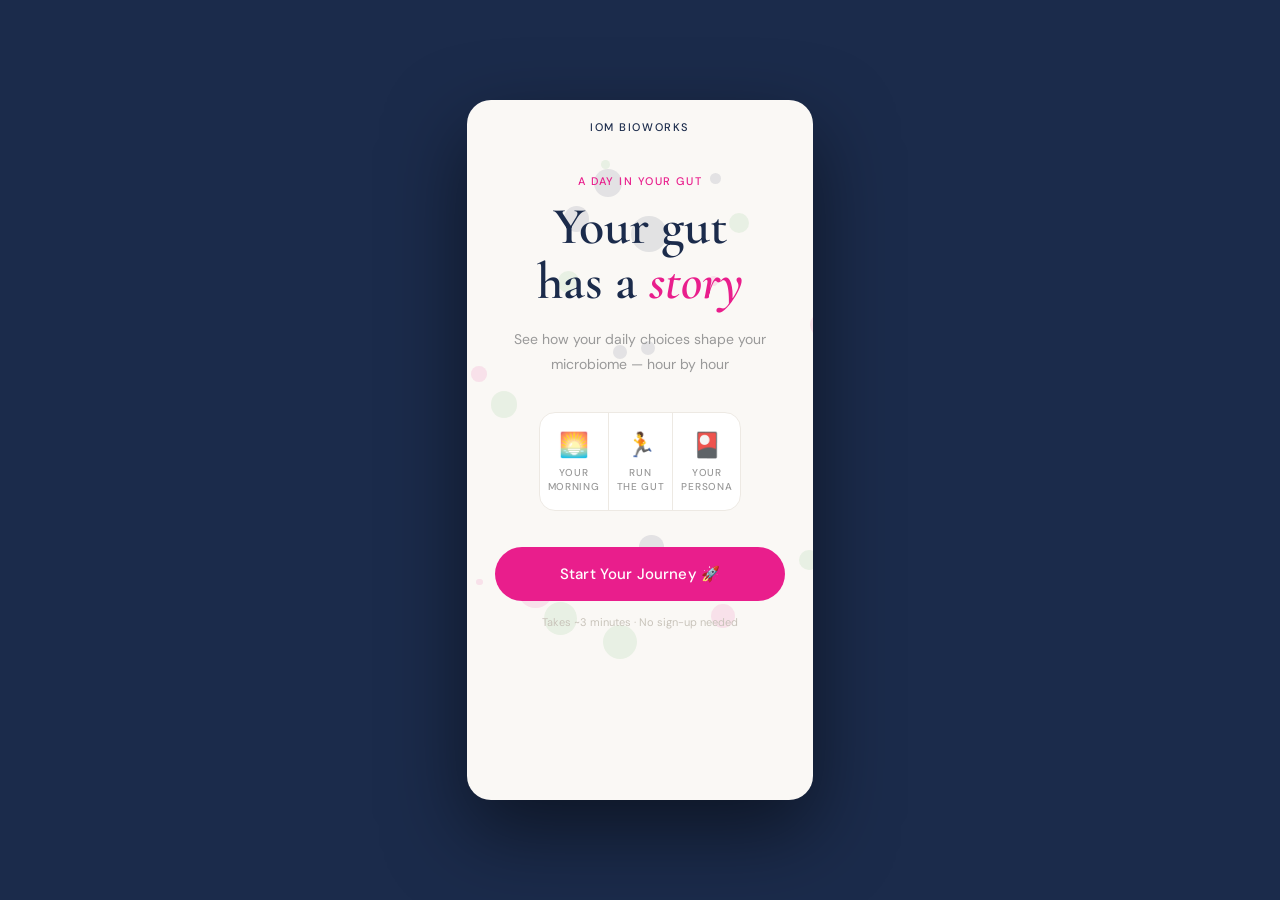
==== commit d3c1da44: "Refactor landing page header and footer structure" ====
--- a/index.html
+++ b/index.html
@@ -15,11 +15,8 @@
   <!-- SCREEN 1: LANDING -->
   <div id="screen-landing" class="screen active">
     <div class="particle-bg" id="particles"></div>
-    <div style="padding:16px 20px;display:flex;justify-content:center;position:relative;z-index:2;flex-shrink:0;">
-      <a href="https://iombio.com" target="_blank" class="header-logo">
-        <img src="https://iombio.com/wp-content/uploads/2025/11/IOM_BLACK.png" alt="iom Bioworks" style="height:28px;width:auto;" onerror="this.style.display='none';this.nextElementSibling.style.display='block';">
-        <span class="logo-fallback" style="display:none;">iom Bioworks</span>
-      </a>
+    <div style="padding:20px;display:flex;justify-content:center;position:relative;z-index:2;flex-shrink:0;">
+      <div class="logo-text">iom Bioworks</div>
     </div>
     <div style="flex:1;display:flex;flex-direction:column;align-items:center;justify-content:center;padding:20px 28px 40px;text-align:center;position:relative;z-index:2;">
       <div style="font-size:11px;font-weight:500;letter-spacing:0.14em;text-transform:uppercase;color:var(--pink);margin-bottom:12px;">A Day in Your Gut</div>
@@ -76,38 +73,28 @@
     </div>
   </div>
 
-  <div id="footer-landing"></div>
 </div>
 
 <script src="js/state.js"></script>
 <script src="js/constants.js"></script>
-<script src="js/components.js"></script>
 <script>
   GS.clear();
 
-  /* Render shared components */
-  const hP = document.getElementById('header-personalise');
-  if (hP) hP.outerHTML = renderHeader({ showBack:true, backHref:'#', backLabel:'Back' });
-  const hG = document.getElementById('header-goal');
-  if (hG) hG.outerHTML = renderHeader({ pill:'Gut Goal', showMute:true });
-  const fL = document.getElementById('footer-landing');
-  if (fL) fL.outerHTML = renderFooter();
-  document.getElementById('back-to-landing').onclick = () => goTo('landing');
-  document.getElementById('back-to-personalise').onclick = () => goTo('personalise');
-
-  /* Read URL parameters on game start and save to state */
-  (function readUrlParams() {
-    const params = new URLSearchParams(window.location.search);
-    const wa  = params.get('wa')  || '';
-    const utm = params.get('utm_source') || 'direct';
-    if (wa || utm !== 'direct') {
-      GS.save({ whatsapp_number: wa, channel: utm });
-    }
+  /* Read URL params */
+  (function() {
+    const p = new URLSearchParams(window.location.search);
+    const wa = p.get('wa') || '';
+    const utm = p.get('utm_source') || 'direct';
+    if (wa || utm !== 'direct') GS.save({ whatsapp_number: wa, channel: utm });
   })();
 
   function goTo(id) {
     document.querySelectorAll('.screen').forEach(s => {
-      if (s.classList.contains('active')) { s.classList.remove('active'); s.classList.add('exit'); setTimeout(() => s.classList.remove('exit'), 400); }
+      if (s.classList.contains('active')) {
+        s.classList.remove('active');
+        s.classList.add('exit');
+        setTimeout(() => s.classList.remove('exit'), 400);
+      }
     });
     setTimeout(() => document.getElementById('screen-' + id).classList.add('active'), 60);
   }
@@ -117,9 +104,18 @@
   document.getElementById('back-to-personalise').addEventListener('click', () => goTo('personalise'));
 
   let avatar = null;
-  document.getElementById('av-male').addEventListener('click', () => { avatar = 'male'; document.getElementById('av-male').classList.add('selected'); document.getElementById('av-female').classList.remove('selected'); check(); });
-  document.getElementById('av-female').addEventListener('click', () => { avatar = 'female'; document.getElementById('av-female').classList.add('selected'); document.getElementById('av-male').classList.remove('selected'); check(); });
-
+  document.getElementById('av-male').addEventListener('click', () => {
+    avatar = 'male';
+    document.getElementById('av-male').classList.add('selected');
+    document.getElementById('av-female').classList.remove('selected');
+    check();
+  });
+  document.getElementById('av-female').addEventListener('click', () => {
+    avatar = 'female';
+    document.getElementById('av-female').classList.add('selected');
+    document.getElementById('av-male').classList.remove('selected');
+    check();
+  });
   document.getElementById('name-input').addEventListener('input', check);
 
   function check() {
@@ -150,12 +146,16 @@
   });
 
   let muted = false;
-  document.getElementById('mute-btn').addEventListener('click', () => { muted = !muted; document.getElementById('mute-btn').textContent = muted ? '🔇' : '🔊'; });
+  document.getElementById('mute-btn').addEventListener('click', () => {
+    muted = !muted;
+    document.getElementById('mute-btn').textContent = muted ? '🔇' : '🔊';
+  });
 
   const pBg = document.getElementById('particles');
   const pColors = ['#E91E8C','#4CAF50','#1B2B4B'];
   for (let i = 0; i < 22; i++) {
-    const d = document.createElement('div'); d.className = 'particle';
+    const d = document.createElement('div');
+    d.className = 'particle';
     const size = 6 + Math.random() * 32;
     d.style.cssText = `width:${size}px;height:${size}px;background:${pColors[Math.floor(Math.random()*3)]};left:${Math.random()*100}%;top:${Math.random()*100}%;animation-duration:${8+Math.random()*12}s;animation-delay:${-Math.random()*12}s;`;
     pBg.appendChild(d);
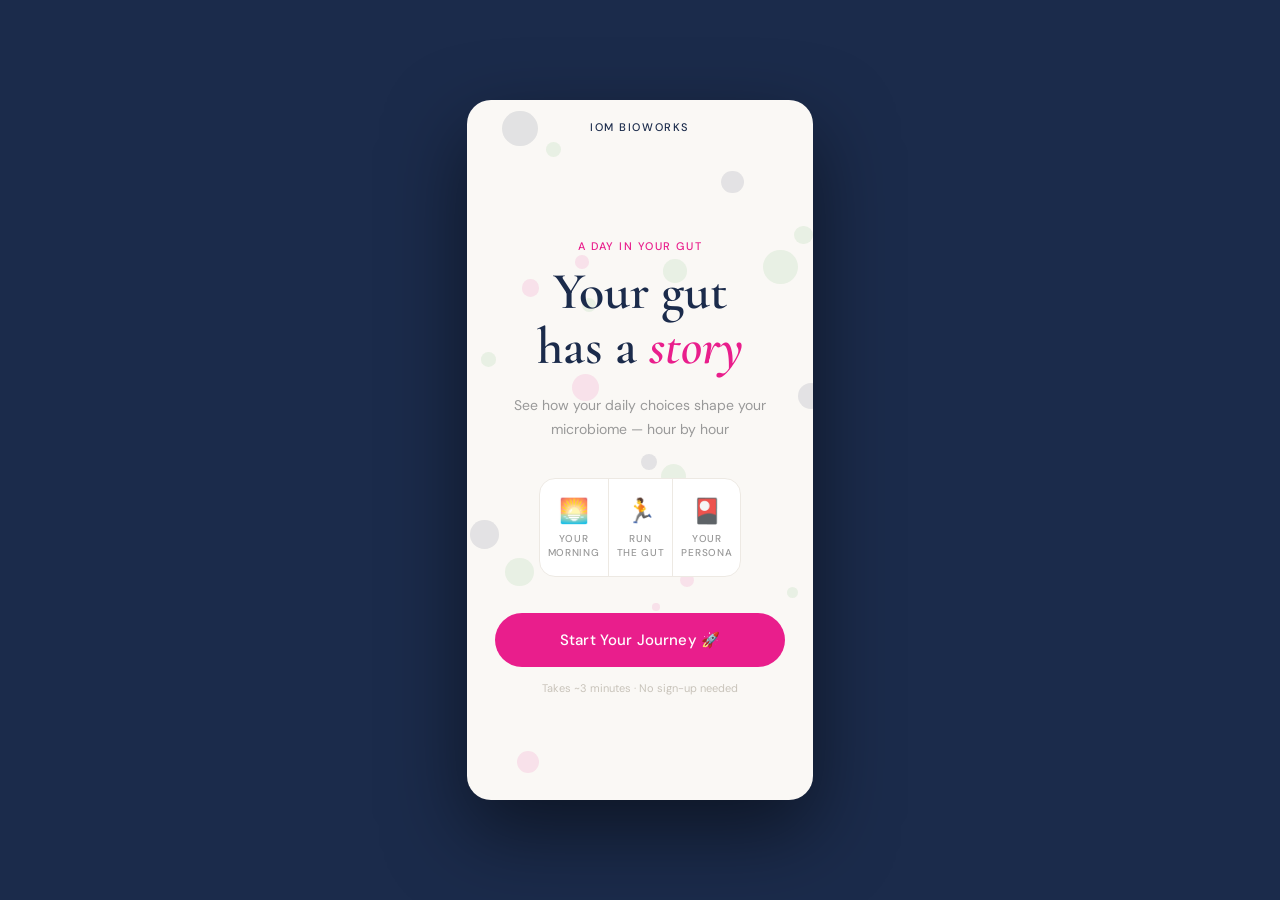
==== commit 7910d435: "Adjust GS.clear() to only run on explicit restart Modify state clearing behavior based on URL parame" ====
--- a/index.html
+++ b/index.html
@@ -78,7 +78,9 @@
 <script src="js/state.js"></script>
 <script src="js/constants.js"></script>
 <script>
-  GS.clear();
+  /* Only clear state on explicit restart, not on every landing page load */
+  const _params = new URLSearchParams(window.location.search);
+  if (_params.get('restart') === '1') GS.clear();
 
   /* Read URL params */
   (function() {
--- a/css/style.css
+++ b/css/style.css
@@ -1,32 +1,133 @@
 @import url('https://fonts.googleapis.com/css2?family=Cormorant+Garamond:ital,wght@0,400;0,600;1,400;1,600&family=DM+Sans:wght@300;400;500&display=swap');
 *,*::before,*::after{box-sizing:border-box;margin:0;padding:0;}
 :root{--navy:#1B2B4B;--pink:#E91E8C;--green:#4CAF50;--green-light:#81C784;--cream:#FAF8F5;--border:#EDE9E3;--muted:#999;--runner-bg:#0d1f3c;}
-html,body{height:100%;background:var(--navy);display:flex;align-items:center;justify-content:center;overscroll-behavior:none;-webkit-font-smoothing:antialiased;}
-#gut-app{font-family:'DM Sans',sans-serif;background:var(--cream);width:100%;max-width:430px;min-height:100vh;position:relative;overflow:hidden;display:flex;flex-direction:column;}
-@media(min-width:500px){#gut-app{min-height:700px;max-height:860px;border-radius:24px;box-shadow:0 32px 80px rgba(0,0,0,0.5);}html,body{padding:24px;}}
-.screen{position:absolute;inset:0;display:flex;flex-direction:column;opacity:0;pointer-events:none;transition:opacity 0.32s ease,transform 0.32s ease;transform:translateX(40px);overflow-y:auto;-webkit-overflow-scrolling:touch;}
-.screen.active{opacity:1;pointer-events:all;transform:translateX(0);position:relative;z-index:1;}
-.screen.exit{position:absolute;opacity:0;transform:translateX(-40px);pointer-events:none;z-index:0;}
-.header{display:flex;align-items:center;justify-content:space-between;padding:14px 20px;border-bottom:1px solid rgba(27,43,75,0.08);background:var(--cream);position:sticky;top:0;z-index:10;min-height:54px;flex-shrink:0;}
+
+/* ── Base: full bleed on mobile, centred card on desktop ── */
+html,body{
+  margin:0;padding:0;
+  height:100%;
+  /* dvh = dynamic viewport height — excludes browser chrome on Android/iOS */
+  min-height:100dvh;
+  background:var(--navy);
+  overscroll-behavior:none;
+  -webkit-font-smoothing:antialiased;
+}
+
+#gut-app{
+  font-family:'DM Sans',sans-serif;
+  background:var(--cream);
+  width:100%;
+  /* dvh so the app never gets cut by the address bar */
+  min-height:100dvh;
+  position:relative;
+  overflow:hidden;
+  display:flex;
+  flex-direction:column;
+}
+
+/* Desktop: centred card */
+@media(min-width:500px){
+  html,body{display:flex;align-items:center;justify-content:center;padding:24px;}
+  #gut-app{
+    max-width:430px;
+    min-height:700px;
+    max-height:860px;
+    border-radius:24px;
+    box-shadow:0 32px 80px rgba(0,0,0,0.5);
+  }
+}
+
+/* ── Screen transitions ── */
+.screen{
+  position:absolute;
+  inset:0;
+  display:flex;
+  flex-direction:column;
+  opacity:0;
+  pointer-events:none;
+  transition:opacity 0.32s ease,transform 0.32s ease;
+  transform:translateX(40px);
+  overflow-y:auto;
+  -webkit-overflow-scrolling:touch;
+}
+.screen.active{
+  opacity:1;
+  pointer-events:all;
+  transform:translateX(0);
+  /* relative so it takes up space in the flex column */
+  position:relative;
+  z-index:1;
+  /* must fill the full app height */
+  min-height:100dvh;
+}
+@media(min-width:500px){
+  .screen.active{ min-height:0; flex:1; }
+}
+.screen.exit{
+  position:absolute;
+  opacity:0;
+  transform:translateX(-40px);
+  pointer-events:none;
+  z-index:0;
+}
+
+/* ── Runner screens: dark bg, flex column filling viewport ── */
+#screen-runner1,#screen-runner2,#screen-runner3,#screen-level4{
+  background:var(--runner-bg);
+  flex-direction:column;
+}
+#screen-runner1.active,#screen-runner2.active,#screen-runner3.active,#screen-level4.active{
+  display:flex;
+  flex-direction:column;
+  min-height:100dvh;
+}
+@media(min-width:500px){
+  #screen-runner1.active,#screen-runner2.active,#screen-runner3.active,#screen-level4.active{
+    min-height:0;flex:1;
+  }
+}
+
+/* Canvas wrap: stretch to fill remaining space after header/timer */
+.canvas-wrap{
+  position:relative;
+  flex:1;
+  overflow:hidden;
+  /* safety floor so canvas never collapses to 0 */
+  min-height:280px;
+}
+
+/* ── Header ── */
+.header{
+  display:flex;align-items:center;justify-content:space-between;
+  padding:14px 20px;
+  border-bottom:1px solid rgba(27,43,75,0.08);
+  background:var(--cream);
+  position:sticky;top:0;z-index:10;
+  min-height:54px;flex-shrink:0;
+}
 .logo-text{font-size:11px;font-weight:500;letter-spacing:0.14em;color:var(--navy);text-transform:uppercase;}
 .pill{background:var(--navy);color:white;font-size:11px;font-weight:500;padding:5px 14px;border-radius:20px;letter-spacing:0.04em;white-space:nowrap;}
 .mute-btn{background:none;border:none;cursor:pointer;font-size:18px;padding:4px 8px;opacity:0.5;transition:opacity 0.2s;line-height:1;}
 .mute-btn:hover{opacity:1;}
 .back-btn{background:none;border:none;cursor:pointer;font-size:13px;color:var(--navy);font-family:'DM Sans',sans-serif;display:flex;align-items:center;gap:4px;opacity:0.55;transition:opacity 0.2s;padding:4px 0;text-decoration:none;}
 .back-btn:hover{opacity:1;}
+
+/* ── Buttons ── */
 .btn-primary{background:var(--pink);color:white;border:none;border-radius:50px;padding:17px 24px;font-family:'DM Sans',sans-serif;font-size:15px;font-weight:500;cursor:pointer;transition:transform 0.15s,opacity 0.15s;width:100%;letter-spacing:0.01em;-webkit-tap-highlight-color:transparent;position:relative;z-index:2;}
-.btn-primary:hover{opacity:0.9;}
-.btn-primary:active{transform:scale(0.97);}
+.btn-primary:hover{opacity:0.9;}.btn-primary:active{transform:scale(0.97);}
 .btn-primary:disabled{background:#D5D0C8;cursor:not-allowed;color:var(--cream);}
 .btn-secondary{background:white;color:var(--navy);border:1.5px solid var(--navy);border-radius:50px;padding:15px 24px;font-family:'DM Sans',sans-serif;font-size:14px;font-weight:500;cursor:pointer;transition:transform 0.15s,background 0.15s;width:100%;-webkit-tap-highlight-color:transparent;}
-.btn-secondary:hover{background:#f0f0f0;}
-.btn-secondary:active{transform:scale(0.97);}
+.btn-secondary:hover{background:#f0f0f0;}.btn-secondary:active{transform:scale(0.97);}
 .btn-wa{background:#25D366;color:white;border:none;border-radius:50px;padding:17px 24px;font-family:'DM Sans',sans-serif;font-size:15px;font-weight:500;cursor:pointer;width:100%;-webkit-tap-highlight-color:transparent;transition:transform 0.15s,opacity 0.15s;}
 .btn-wa:active{transform:scale(0.97);}
 .btn-ig{background:white;color:var(--navy);border:1.5px solid var(--navy);border-radius:50px;padding:15px 24px;font-family:'DM Sans',sans-serif;font-size:14px;font-weight:500;cursor:pointer;width:100%;-webkit-tap-highlight-color:transparent;transition:transform 0.15s;}
 .btn-ig:active{transform:scale(0.97);}
+
+/* ── Typography helpers ── */
 .serif{font-family:'Cormorant Garamond',serif;}
 .time-stamp{font-size:12px;font-weight:500;color:var(--pink);letter-spacing:0.08em;text-transform:uppercase;margin-bottom:8px;}
+
+/* ── Option cards ── */
 .option-card{background:white;border:1.5px solid var(--border);border-radius:16px;padding:15px 16px;cursor:pointer;display:flex;align-items:flex-start;gap:13px;transition:border-color 0.2s,transform 0.15s,box-shadow 0.2s;position:relative;-webkit-tap-highlight-color:transparent;}
 .option-card:active{transform:scale(0.98);}
 .option-card.selected{border-color:var(--pink);background:#FFF5FB;box-shadow:0 0 0 3px rgba(233,30,140,0.08);}
@@ -35,19 +136,27 @@
 .option-sub{font-size:12px;color:var(--muted);line-height:1.55;}
 .option-check{position:absolute;right:14px;top:50%;transform:translateY(-50%);width:22px;height:22px;border-radius:50%;background:var(--pink);display:none;align-items:center;justify-content:center;color:white;font-size:12px;flex-shrink:0;}
 .option-card.selected .option-check{display:flex;}
+
+/* ── Avatar cards ── */
 .avatar-card{background:white;border:2px solid var(--border);border-radius:18px;padding:22px 12px;cursor:pointer;text-align:center;transition:border-color 0.2s,transform 0.15s,box-shadow 0.2s;flex:1;-webkit-tap-highlight-color:transparent;}
 .avatar-card:active{transform:scale(0.97);}
 .avatar-card.selected{border-color:var(--pink);background:#FFF5FB;box-shadow:0 0 0 3px rgba(233,30,140,0.08);}
 .avatar-emoji{font-size:40px;display:block;margin-bottom:10px;}
 .avatar-label{font-size:13px;font-weight:500;color:var(--navy);}
+
+/* ── Name input ── */
 .name-input{width:100%;padding:15px 20px;border:1.5px solid var(--border);border-radius:50px;font-family:'DM Sans',sans-serif;font-size:16px;color:var(--navy);background:white;outline:none;transition:border-color 0.2s,box-shadow 0.2s;-webkit-appearance:none;}
 .name-input:focus{border-color:var(--pink);box-shadow:0 0 0 3px rgba(233,30,140,0.08);}
 .name-input::placeholder{color:#C8C3BA;}
+
+/* ── Runner UI chrome ── */
 .runner-header{background:var(--runner-bg);padding:12px 18px 8px;display:flex;justify-content:space-between;align-items:center;flex-shrink:0;}
 .runner-label{font-size:11px;color:rgba(255,255,255,0.5);text-transform:uppercase;letter-spacing:0.1em;}
 .orb-count{font-size:13px;font-weight:500;color:var(--green);font-family:'DM Sans',sans-serif;}
 .timer-bar-wrap{height:3px;background:rgba(255,255,255,0.15);margin:0 18px 10px;}
 .timer-bar-fill{height:3px;background:var(--pink);transition:width 0.1s linear;}
+
+/* ── Flash / Summary overlays ── */
 .flash-overlay{position:absolute;inset:0;display:flex;flex-direction:column;align-items:center;justify-content:center;background:rgba(20,80,40,0.95);opacity:0;pointer-events:none;transition:opacity 0.4s;z-index:5;padding:28px 24px;text-align:center;}
 .flash-overlay.visible{opacity:1;}
 .flash-tag{font-size:11px;font-weight:500;color:rgba(255,255,255,0.7);letter-spacing:0.14em;text-transform:uppercase;margin-bottom:10px;border:1px solid rgba(255,255,255,0.25);padding:4px 14px;border-radius:20px;}
@@ -62,6 +171,8 @@
 .summary-bar-fill{height:100%;background:var(--green);border-radius:3px;transition:width 1.2s cubic-bezier(0.4,0,0.2,1);width:0%;}
 .summary-msg{font-size:14px;color:rgba(255,255,255,0.8);line-height:1.65;margin-bottom:14px;}
 .summary-hint{font-size:12px;color:var(--pink);line-height:1.55;margin-bottom:28px;padding:10px 16px;background:rgba(233,30,140,0.1);border-radius:10px;border:1px solid rgba(233,30,140,0.2);}
+
+/* ── Pre-runner overlay ── */
 .prerunner-overlay{position:absolute;inset:0;display:flex;flex-direction:column;align-items:center;justify-content:center;background:var(--runner-bg);z-index:8;padding:36px 28px;text-align:center;opacity:0;pointer-events:none;transition:opacity 0.35s;}
 .prerunner-overlay.visible{opacity:1;pointer-events:all;}
 .prerunner-icon{font-size:44px;margin-bottom:18px;}
@@ -72,12 +183,16 @@
 .tap-hint-arrow{font-size:20px;margin-bottom:6px;}
 .tap-hint-label{font-size:11px;color:rgba(255,255,255,0.5);line-height:1.4;}
 .prerunner-countdown{font-size:13px;color:rgba(255,255,255,0.35);letter-spacing:0.06em;}
+
+/* ── Lunch plate chips ── */
 .plate-section{margin-bottom:18px;}
 .plate-section-label{font-size:12px;font-weight:500;color:var(--navy);text-transform:uppercase;letter-spacing:0.08em;margin-bottom:8px;}
 .plate-options{display:flex;gap:8px;flex-wrap:wrap;}
 .plate-chip{padding:8px 14px;border-radius:50px;border:1.5px solid var(--border);background:white;font-size:13px;color:var(--navy);cursor:pointer;transition:all 0.2s;-webkit-tap-highlight-color:transparent;white-space:nowrap;}
 .plate-chip:active{transform:scale(0.96);}
 .plate-chip.selected{border-color:var(--pink);background:#FFF5FB;color:var(--pink);font-weight:500;}
+
+/* ── Persona card ── */
 .persona-card{width:100%;border-radius:24px;overflow:hidden;box-shadow:0 20px 60px rgba(0,0,0,0.4);}
 .persona-card-header{padding:28px 24px 20px;display:flex;flex-direction:column;align-items:center;text-align:center;}
 .persona-card-body{background:white;padding:20px 24px;}
@@ -87,6 +202,8 @@
 .stat-bar-wrap{flex:1;height:6px;background:#F0EBE3;border-radius:3px;overflow:hidden;}
 .stat-bar-fill{height:100%;background:var(--green);border-radius:3px;transition:width 1s ease;width:0%;}
 .stat-bar-val{font-size:12px;font-weight:500;color:var(--navy);width:28px;text-align:right;}
+
+/* ── Product cards ── */
 .product-card{background:white;border-radius:16px;border:1.5px solid var(--border);overflow:hidden;margin-bottom:14px;}
 .product-card-img{width:100%;height:140px;background:#F5F2EE;display:flex;align-items:center;justify-content:center;border-bottom:1px solid var(--border);}
 .product-card-img img{max-width:100%;max-height:100%;object-fit:contain;padding:12px;}
@@ -99,166 +216,24 @@
 .product-name{font-size:18px;font-weight:500;color:var(--navy);margin-bottom:6px;}
 .product-why{font-size:13px;color:var(--muted);line-height:1.65;margin-bottom:14px;}
 .product-stat{font-size:11px;color:var(--pink);margin-bottom:14px;}
+
+/* ── Edu strip ── */
 .edu-strip{background:#F0FFF4;border-left:3px solid var(--green);padding:12px 16px;border-radius:0 10px 10px 0;margin-bottom:14px;}
 .edu-strip-title{font-size:13px;font-weight:500;color:var(--navy);margin-bottom:4px;}
 .edu-strip-body{font-size:12px;color:var(--muted);line-height:1.6;}
+
+/* ── Landing particles ── */
 .particle-bg{position:absolute;inset:0;pointer-events:none;overflow:hidden;z-index:0;}
 .particle{position:absolute;border-radius:50%;opacity:0.1;animation:floatP linear infinite;}
 @keyframes floatP{0%{transform:translateY(20px) rotate(0deg);}50%{transform:translateY(-40px) rotate(180deg);}100%{transform:translateY(20px) rotate(360deg);}}
+
+/* ── Landing icons strip ── */
 .landing-icons{display:flex;gap:0;background:white;border-radius:16px;overflow:hidden;border:1px solid var(--border);margin-bottom:36px;}
 .landing-icon-item{flex:1;padding:16px 8px;text-align:center;border-right:1px solid var(--border);}
 .landing-icon-item:last-child{border-right:none;}
 .landing-icon-emoji{font-size:24px;display:block;margin-bottom:6px;}
 .landing-icon-label{font-size:10px;color:var(--muted);font-weight:500;text-transform:uppercase;letter-spacing:0.07em;line-height:1.4;}
+
+/* ── Toast ── */
 .toast{position:fixed;bottom:24px;left:50%;transform:translateX(-50%) translateY(80px);background:var(--navy);color:white;padding:12px 20px;border-radius:50px;font-size:13px;font-weight:500;transition:transform 0.35s ease;z-index:100;white-space:nowrap;max-width:320px;text-align:center;}
 .toast.visible{transform:translateX(-50%) translateY(0);}
-
-/* Runner screen height fixes */
-#screen-runner1,
-#screen-runner2,
-#screen-runner3 {
-  min-height: 100%;
-}
-
-#screen-runner1.active,
-#screen-runner2.active,
-#screen-runner3.active {
-  min-height: 100vh;
-}
-
-#screen-runner1 canvas,
-#screen-runner2 canvas,
-#screen-runner3 canvas {
-  display: block;
-  width: 100%;
-  height: 100%;
-  touch-action: none;
-}
-
-/* Fix gut-app overflow for runner screens */
-#gut-app {
-  overflow: visible;
-}
-
-/* Plate visual transitions */
-#plate-items span {
-  transition: opacity 0.3s ease, transform 0.2s ease;
-  display: flex;
-  align-items: center;
-  justify-content: center;
-  width: 100%;
-  height: 100%;
-}
-
-/* ── Shared Header ── */
-.site-header {
-  display: flex;
-  align-items: center;
-  justify-content: space-between;
-  padding: 12px 20px;
-  border-bottom: 1px solid rgba(27,43,75,0.08);
-  background: #FAF8F5;
-  position: sticky;
-  top: 0;
-  z-index: 10;
-  min-height: 54px;
-  flex-shrink: 0;
-}
-
-.site-header.dark {
-  background: #0d1f3c;
-  border-bottom-color: rgba(255,255,255,0.06);
-}
-
-.header-logo {
-  display: flex;
-  align-items: center;
-  text-decoration: none;
-  flex-shrink: 0;
-}
-
-.header-logo img {
-  height: 28px;
-  width: auto;
-  display: block;
-}
-
-.header-logo .logo-fallback {
-  font-size: 13px;
-  font-weight: 500;
-  letter-spacing: 0.1em;
-  text-transform: uppercase;
-  color: var(--navy);
-}
-
-.site-header.dark .logo-fallback { color: rgba(255,255,255,0.7); }
-
-.header-center {
-  position: absolute;
-  left: 50%;
-  transform: translateX(-50%);
-}
-
-.header-right {
-  display: flex;
-  align-items: center;
-  gap: 8px;
-  flex-shrink: 0;
-}
-
-/* ── Shared Footer ── */
-.site-footer {
-  background: #FAF8F5;
-  border-top: 1px solid rgba(27,43,75,0.08);
-  padding: 24px 20px 32px;
-  flex-shrink: 0;
-}
-
-.site-footer.dark {
-  background: #0d1f3c;
-  border-top-color: rgba(255,255,255,0.06);
-}
-
-.footer-logo {
-  display: flex;
-  justify-content: center;
-  margin-bottom: 14px;
-}
-
-.footer-logo img { height: 24px; width: auto; }
-
-.footer-tagline {
-  text-align: center;
-  font-size: 12px;
-  color: var(--muted);
-  margin-bottom: 16px;
-  line-height: 1.6;
-}
-
-.footer-links {
-  display: flex;
-  justify-content: center;
-  gap: 20px;
-  flex-wrap: wrap;
-  margin-bottom: 16px;
-}
-
-.footer-link {
-  font-size: 12px;
-  color: var(--muted);
-  text-decoration: none;
-  transition: color 0.2s;
-}
-.footer-link:hover { color: var(--navy); }
-
-.site-footer.dark .footer-link { color: rgba(255,255,255,0.35); }
-.site-footer.dark .footer-link:hover { color: rgba(255,255,255,0.7); }
-.site-footer.dark .footer-tagline { color: rgba(255,255,255,0.3); }
-
-.footer-copy {
-  text-align: center;
-  font-size: 11px;
-  color: #C8C3BA;
-}
-
-.site-footer.dark .footer-copy { color: rgba(255,255,255,0.2); }
